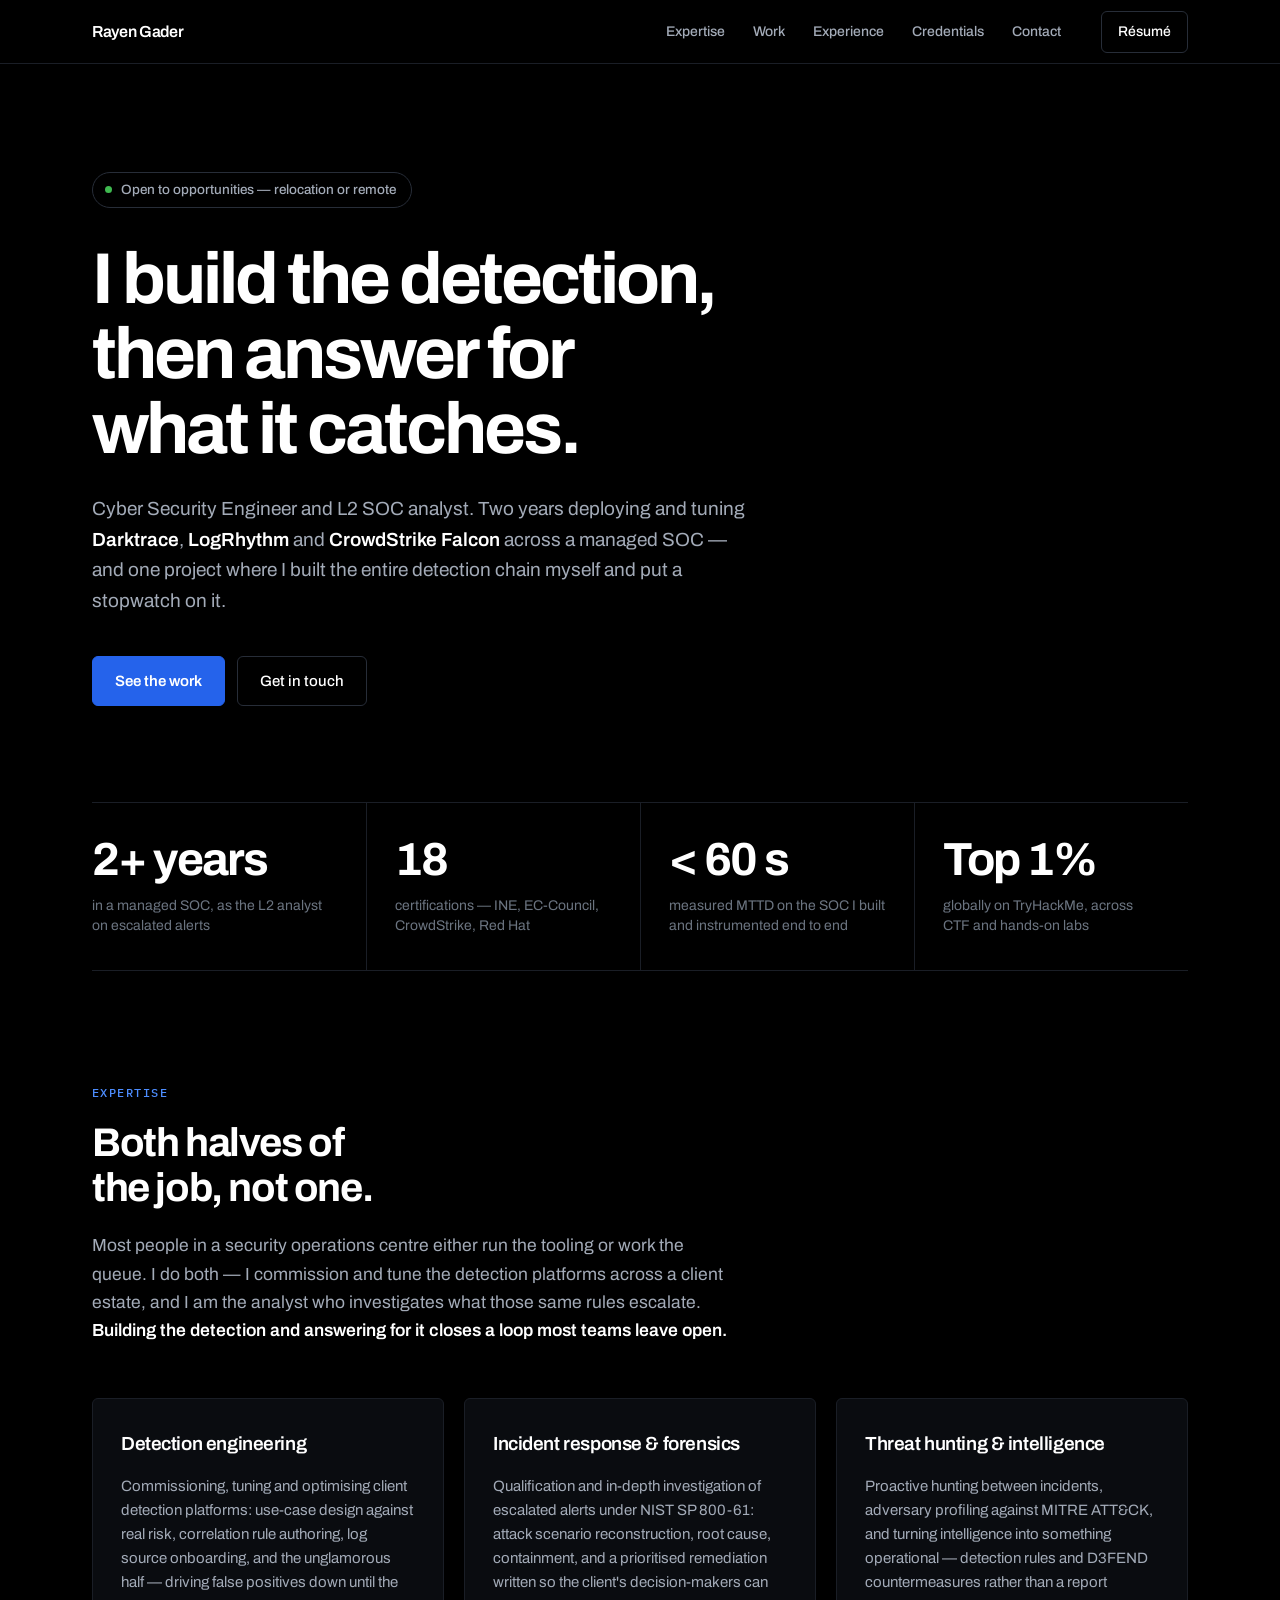
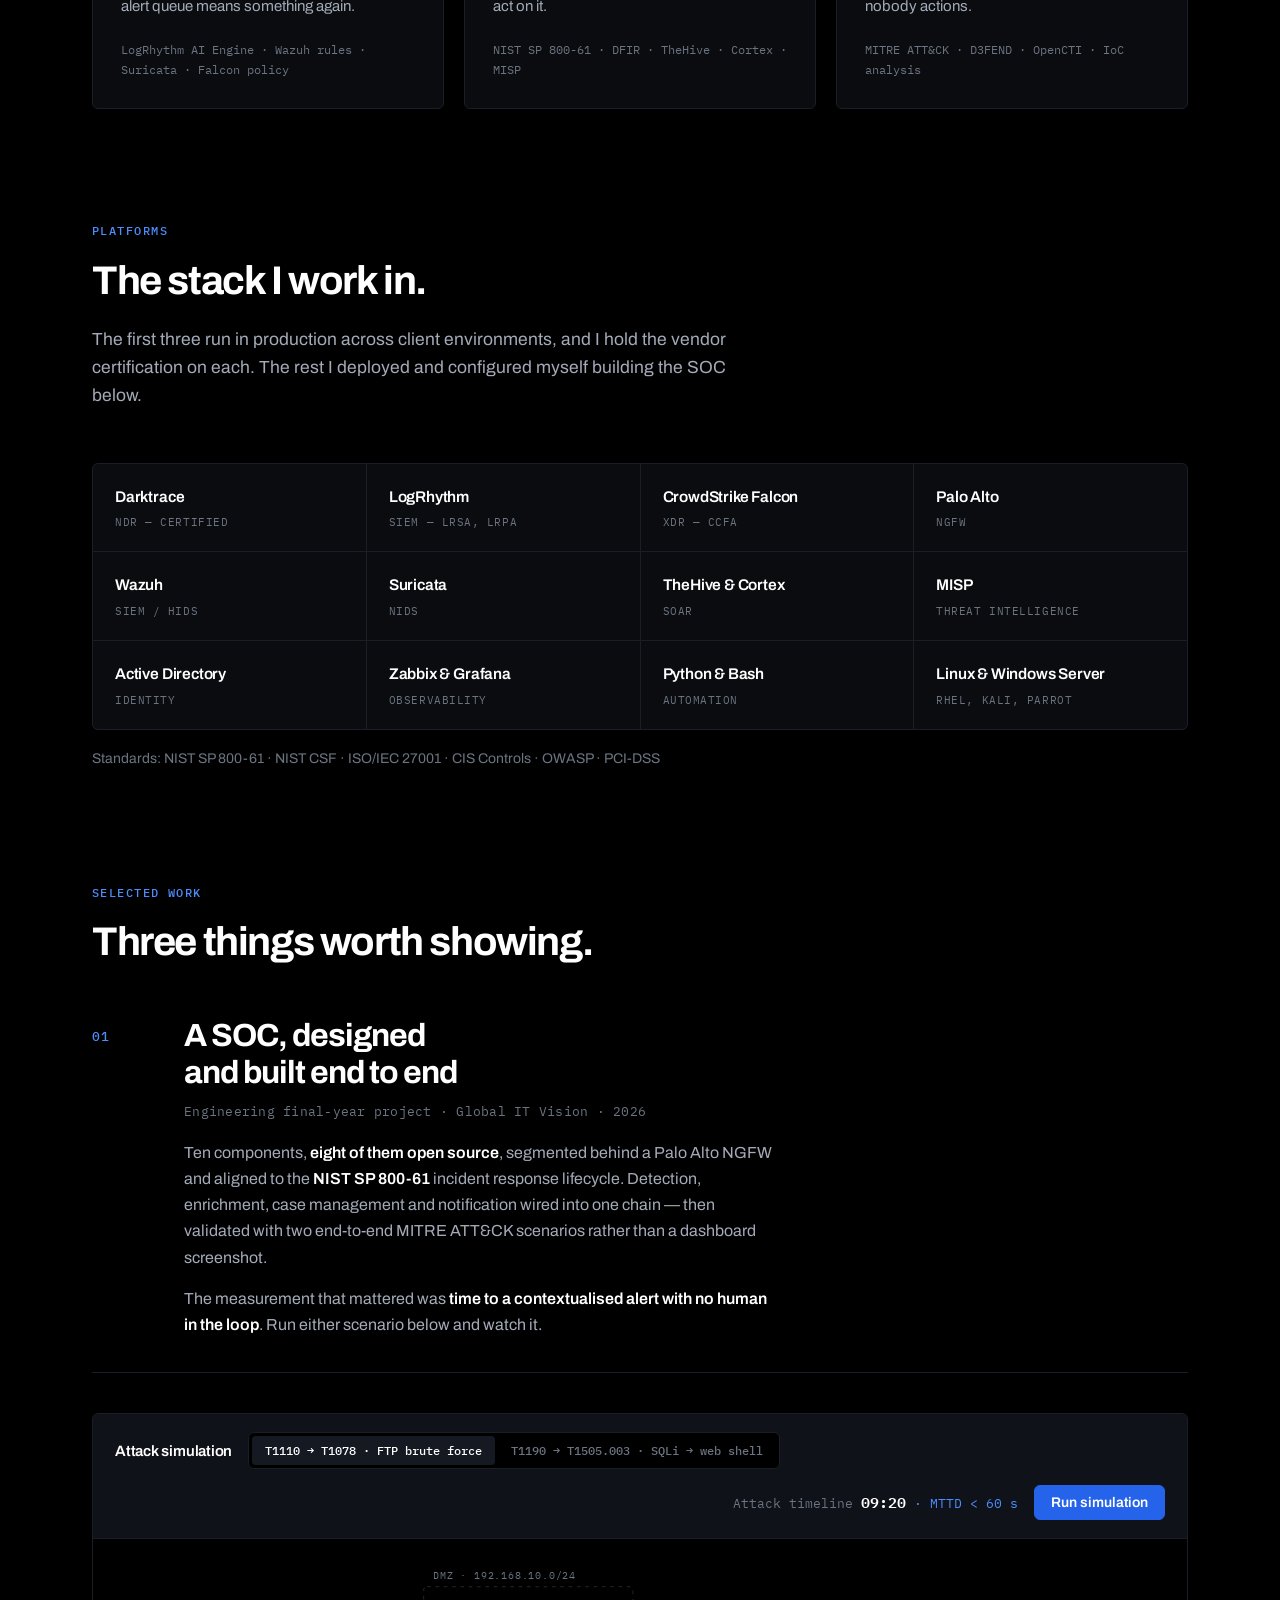
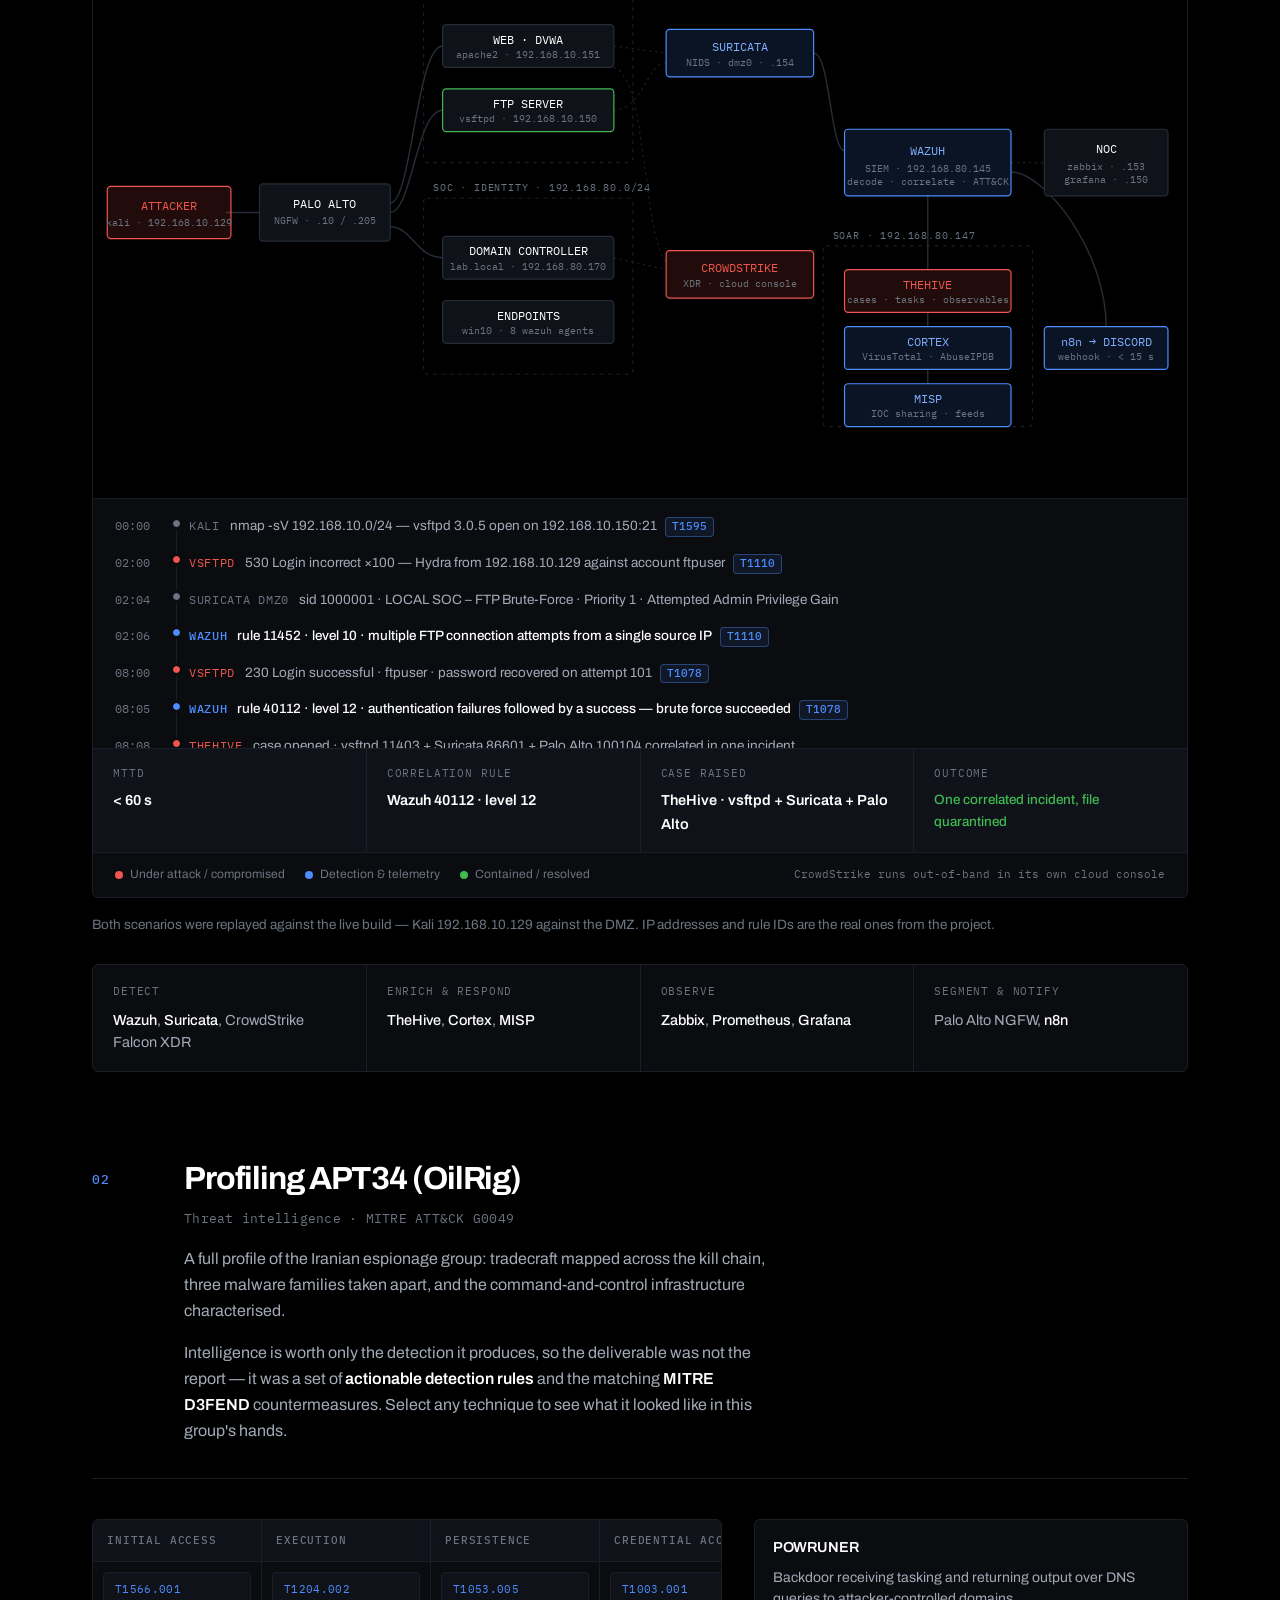
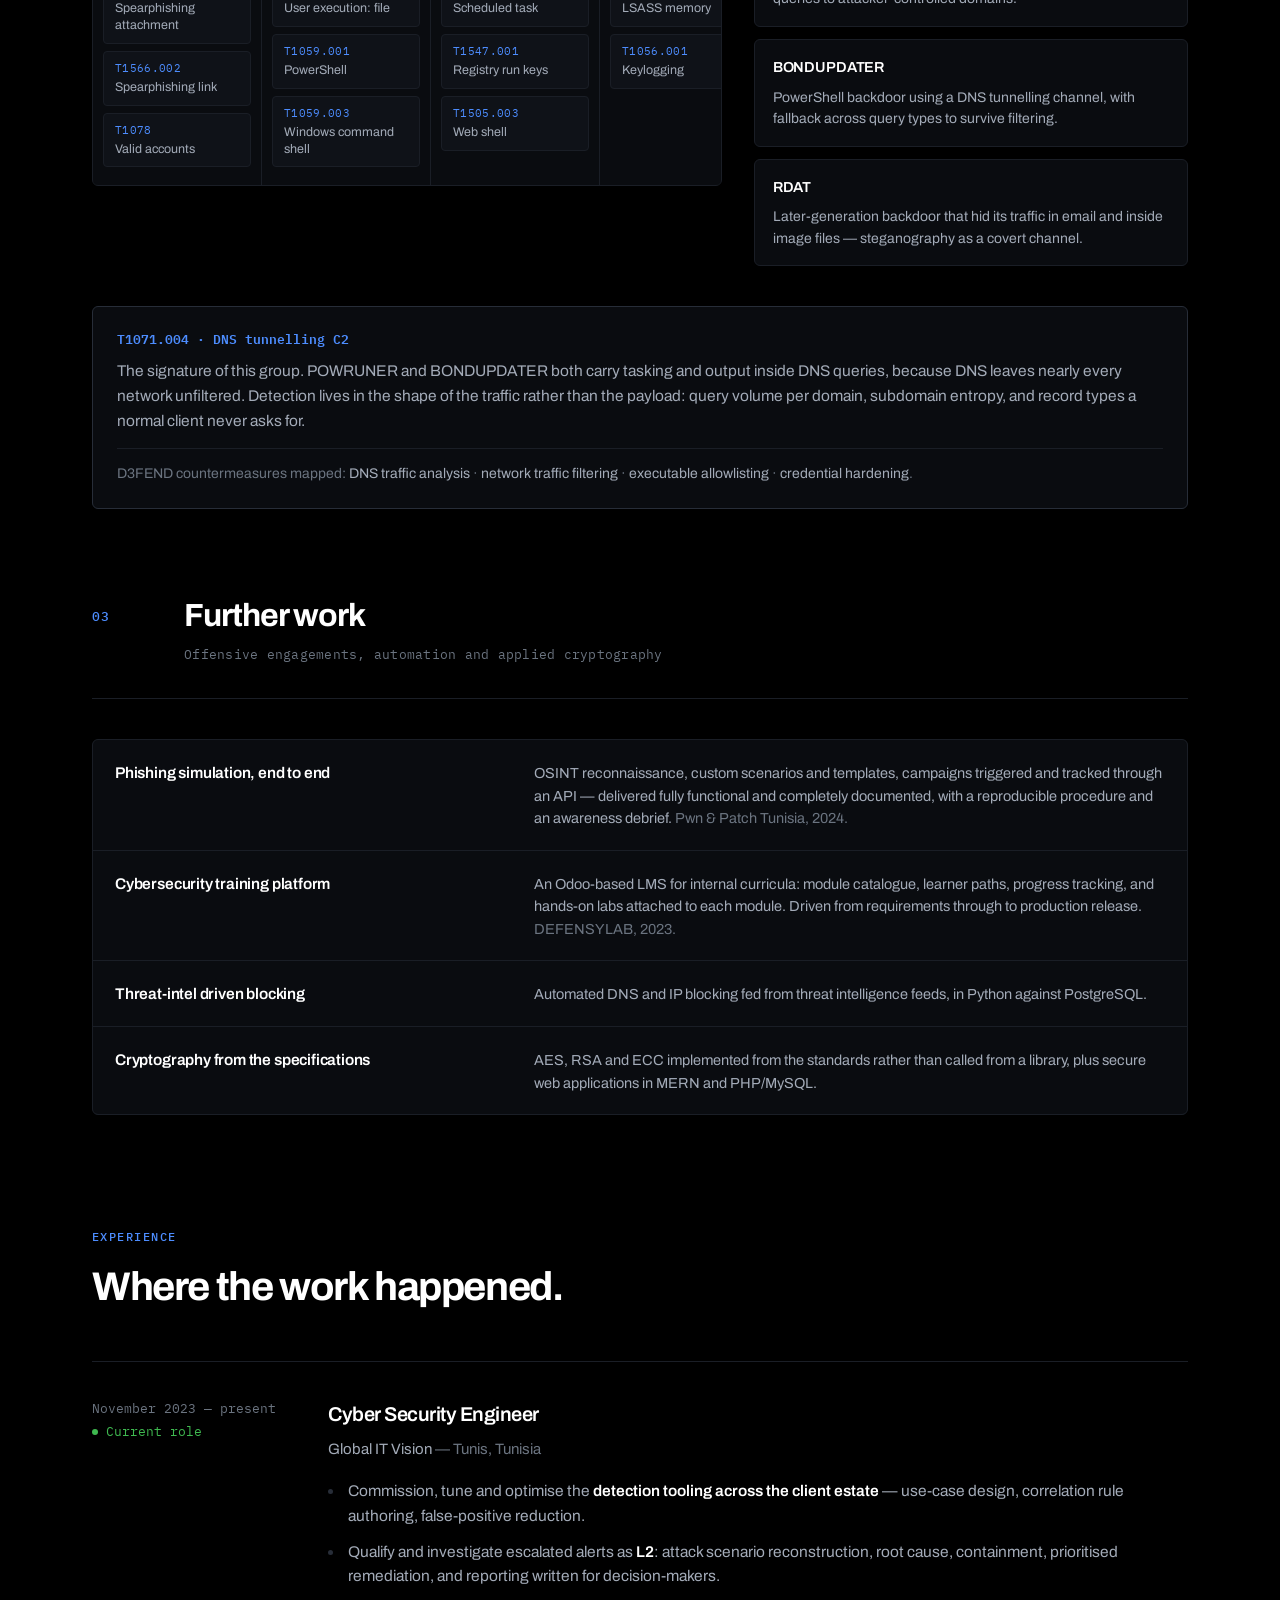
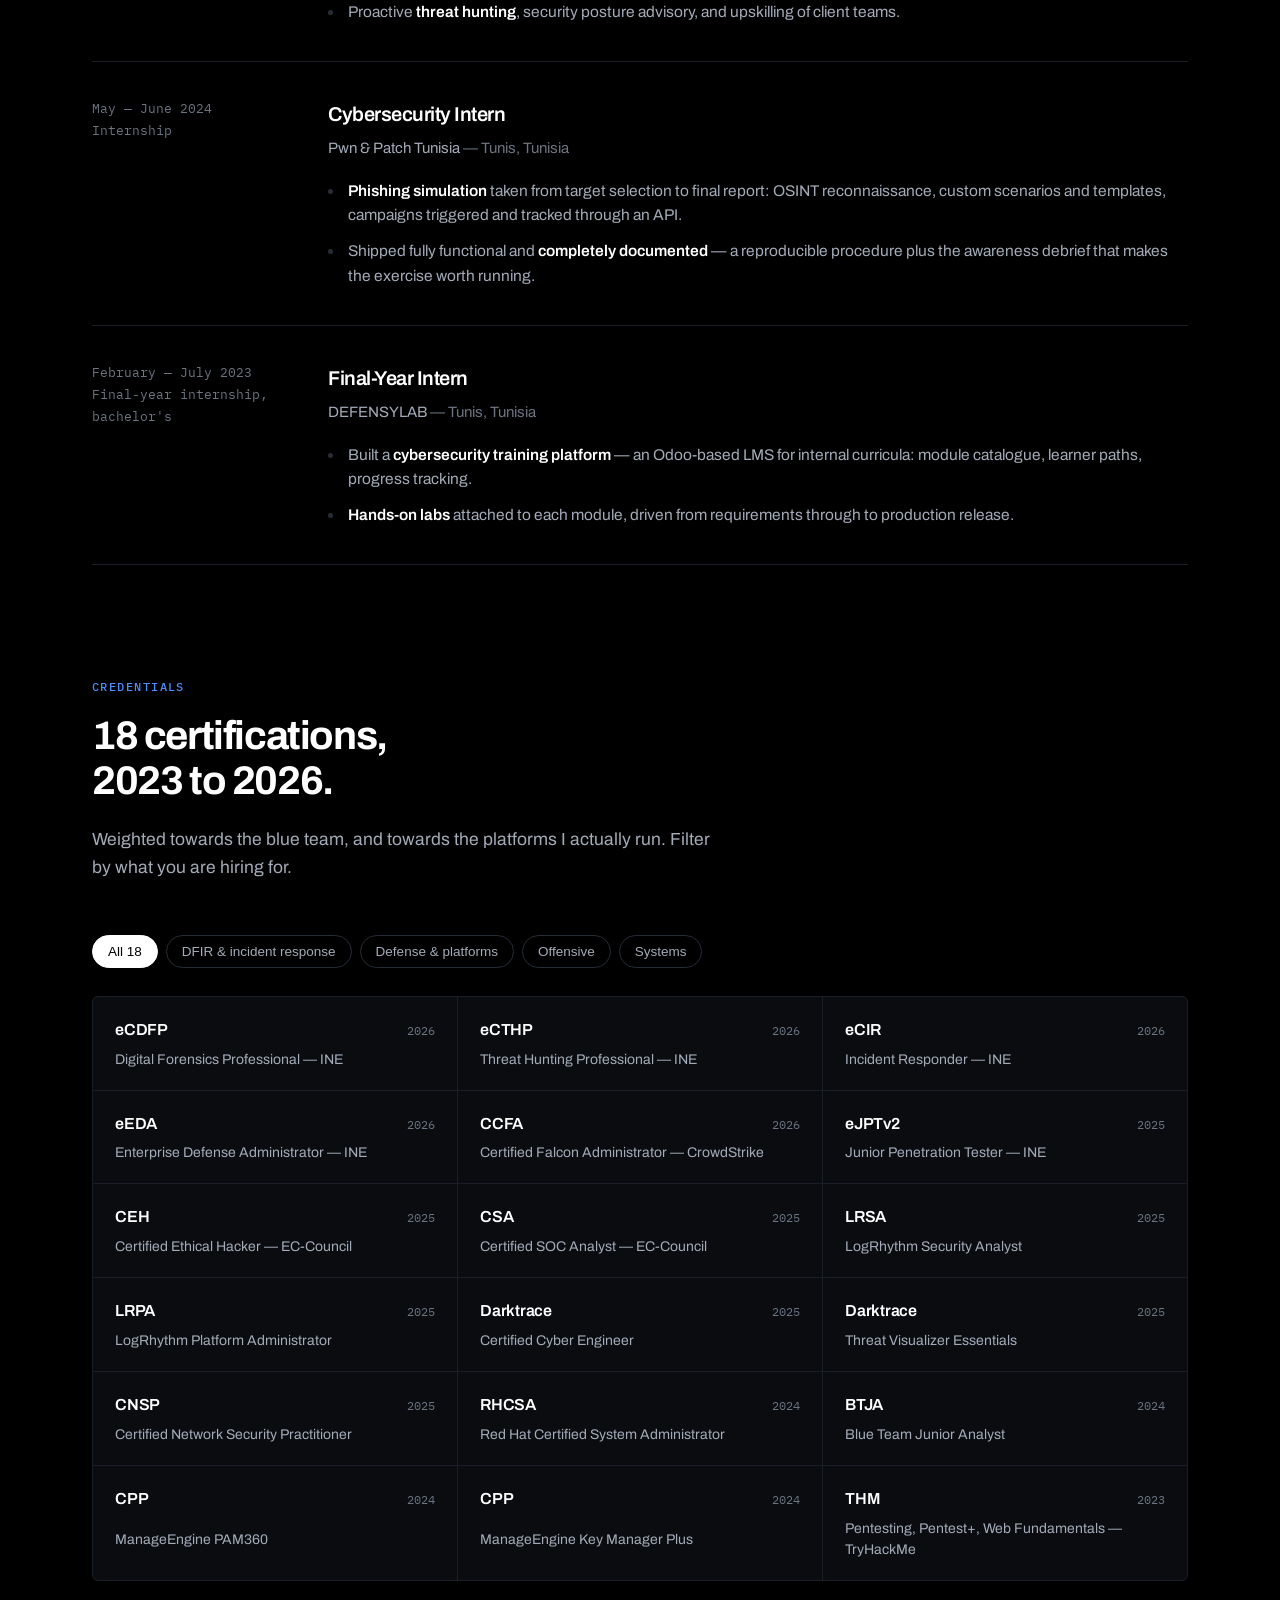
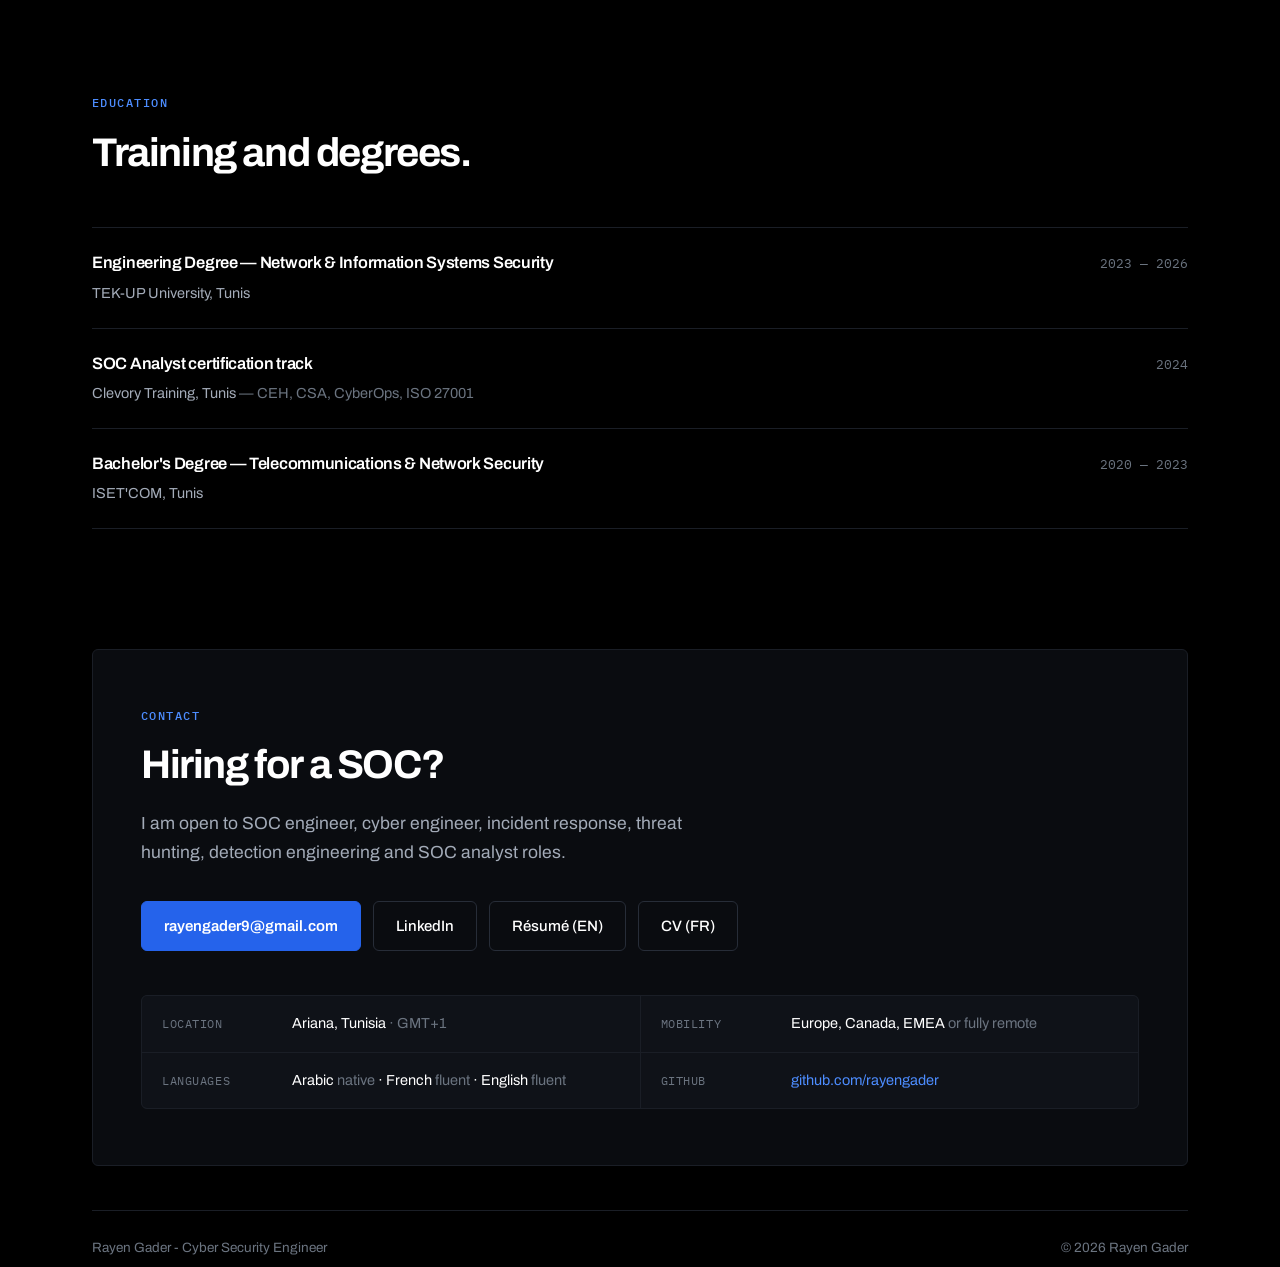
==== index.html @ 4216c7df "Update contact section and footer - Remove notice period and phone number rows - Broaden roles line " ====
<!DOCTYPE html>
<html lang="en">
<head>
<meta charset="utf-8">
<meta name="viewport" content="width=device-width, initial-scale=1, viewport-fit=cover">
<title>Rayen Gader — Cyber Security Engineer</title>
<meta name="description" content="Cyber Security Engineer and L2 SOC analyst. I deploy and tune Darktrace, LogRhythm and CrowdStrike across a managed SOC, and I built a ten-component detection and response chain measured at under a minute to alert.">
<meta name="author" content="Rayen Gader">
<meta name="theme-color" content="#000000">
<link rel="canonical" href="https://rayengader.github.io/">

<meta property="og:type" content="profile">
<meta property="og:title" content="Rayen Gader — Cyber Security Engineer">
<meta property="og:description" content="L2 SOC analyst and detection engineer. Darktrace, LogRhythm, CrowdStrike. A ten-component SOC built end to end, measured MTTD under one minute. 18 certifications.">
<meta property="og:url" content="https://rayengader.github.io/">
<meta name="twitter:card" content="summary">

<link rel="preconnect" href="https://fonts.googleapis.com">
<link rel="preconnect" href="https://fonts.gstatic.com" crossorigin>
<link rel="stylesheet" href="https://fonts.googleapis.com/css2?family=Archivo:wght@400;500;600;700&family=IBM+Plex+Mono:wght@400;500;600&display=swap">
<link rel="stylesheet" href="assets/css/style.css">
<link rel="icon" href="data:image/svg+xml,%3Csvg xmlns='http://www.w3.org/2000/svg' viewBox='0 0 32 32'%3E%3Crect width='32' height='32' rx='6' fill='%23000000'/%3E%3Cpath d='M16 5l9 3.4v7.2c0 5.5-3.7 9.6-9 11.4-5.3-1.8-9-5.9-9-11.4V8.4z' fill='none' stroke='%234D8DFF' stroke-width='2'/%3E%3C/svg%3E">
</head>
<body>

<header class="nav">
  <div class="wrap">
    <a class="wordmark" href="#top">Rayen Gader</a>
    <nav class="navlinks" aria-label="Sections">
      <a href="#expertise">Expertise</a>
      <a href="#work">Work</a>
      <a href="#experience">Experience</a>
      <a href="#credentials">Credentials</a>
      <a href="#contact">Contact</a>
    </nav>
    <a class="btn btn-sm" href="assets/cv/CV_Rayen_Gader_EN.pdf" target="_blank" rel="noopener">Résumé</a>
  </div>
</header>

<main id="top">

  <!-- ============================ HERO ============================ -->
  <section class="hero">
    <div class="wrap">
      <span class="availability"><span class="led" aria-hidden="true"></span>Open to opportunities — relocation or remote</span>
      <h1>I build the detection, then answer for what it catches.</h1>
      <p class="hero-sub">
        Cyber Security Engineer and L2 SOC analyst. Two years deploying and tuning
        <strong>Darktrace</strong>, <strong>LogRhythm</strong> and <strong>CrowdStrike Falcon</strong>
        across a managed SOC — and one project where I built the entire detection chain myself
        and put a stopwatch on it.
      </p>
      <div class="hero-actions">
        <a class="btn btn-primary" href="#work">See the work</a>
        <a class="btn" href="#contact">Get in touch</a>
      </div>
    </div>
  </section>

  <!-- ============================ METRICS ============================ -->
  <div class="wrap">
    <div class="metrics">
      <div class="metric">
        <div class="v">2+ years</div>
        <div class="l">in a managed SOC, as the L2 analyst on escalated alerts</div>
      </div>
      <div class="metric">
        <div class="v">18</div>
        <div class="l">certifications — INE, EC-Council, CrowdStrike, Red Hat</div>
      </div>
      <div class="metric">
        <div class="v">&lt; 60 s</div>
        <div class="l">measured MTTD on the SOC I built and instrumented end to end</div>
      </div>
      <div class="metric">
        <div class="v">Top 1%</div>
        <div class="l">globally on TryHackMe, across CTF and hands-on labs</div>
      </div>
    </div>
  </div>

  <!-- ============================ EXPERTISE ============================ -->
  <section class="section" id="expertise">
    <div class="wrap">
      <div class="section-head">
        <p class="eyebrow">Expertise</p>
        <h2>Both halves of the job, not one.</h2>
        <p class="section-lead">
          Most people in a security operations centre either run the tooling or work the queue.
          I do both — I commission and tune the detection platforms across a client estate, and
          I am the analyst who investigates what those same rules escalate.
          <strong>Building the detection and answering for it closes a loop most teams leave open.</strong>
        </p>
      </div>

      <div class="capabilities">
        <article class="cap">
          <h3>Detection engineering</h3>
          <p>
            Commissioning, tuning and optimising client detection platforms: use-case design against
            real risk, correlation rule authoring, log source onboarding, and the unglamorous half —
            driving false positives down until the alert queue means something again.
          </p>
          <div class="cap-meta">LogRhythm AI Engine · Wazuh rules · Suricata · Falcon policy</div>
        </article>

        <article class="cap">
          <h3>Incident response &amp; forensics</h3>
          <p>
            Qualification and in-depth investigation of escalated alerts under NIST SP 800-61:
            attack scenario reconstruction, root cause, containment, and a prioritised remediation
            written so the client's decision-makers can act on it.
          </p>
          <div class="cap-meta">NIST SP 800-61 · DFIR · TheHive · Cortex · MISP</div>
        </article>

        <article class="cap">
          <h3>Threat hunting &amp; intelligence</h3>
          <p>
            Proactive hunting between incidents, adversary profiling against MITRE ATT&amp;CK, and
            turning intelligence into something operational — detection rules and D3FEND
            countermeasures rather than a report nobody actions.
          </p>
          <div class="cap-meta">MITRE ATT&amp;CK · D3FEND · OpenCTI · IoC analysis</div>
        </article>
      </div>
    </div>
  </section>

  <!-- ============================ STACK ============================ -->
  <section class="section">
    <div class="wrap">
      <div class="section-head">
        <p class="eyebrow">Platforms</p>
        <h2>The stack I work in.</h2>
        <p class="section-lead">
          The first three run in production across client environments, and I hold the vendor
          certification on each. The rest I deployed and configured myself building the SOC below.
        </p>
      </div>

      <div class="stack">
        <div class="stack-item"><div class="sn">Darktrace</div><div class="sc">NDR — certified</div></div>
        <div class="stack-item"><div class="sn">LogRhythm</div><div class="sc">SIEM — LRSA, LRPA</div></div>
        <div class="stack-item"><div class="sn">CrowdStrike Falcon</div><div class="sc">XDR — CCFA</div></div>
        <div class="stack-item"><div class="sn">Palo Alto</div><div class="sc">NGFW</div></div>
        <div class="stack-item"><div class="sn">Wazuh</div><div class="sc">SIEM / HIDS</div></div>
        <div class="stack-item"><div class="sn">Suricata</div><div class="sc">NIDS</div></div>
        <div class="stack-item"><div class="sn">TheHive &amp; Cortex</div><div class="sc">SOAR</div></div>
        <div class="stack-item"><div class="sn">MISP</div><div class="sc">Threat intelligence</div></div>
        <div class="stack-item"><div class="sn">Active Directory</div><div class="sc">Identity</div></div>
        <div class="stack-item"><div class="sn">Zabbix &amp; Grafana</div><div class="sc">Observability</div></div>
        <div class="stack-item"><div class="sn">Python &amp; Bash</div><div class="sc">Automation</div></div>
        <div class="stack-item"><div class="sn">Linux &amp; Windows Server</div><div class="sc">RHEL, Kali, Parrot</div></div>
      </div>
      <p class="stack-note">Standards: NIST SP 800-61 · NIST CSF · ISO/IEC 27001 · CIS Controls · OWASP · PCI-DSS</p>
    </div>
  </section>

  <!-- ============================ WORK ============================ -->
  <section class="section" id="work">
    <div class="wrap">
      <div class="section-head">
        <p class="eyebrow">Selected work</p>
        <h2>Three things worth showing.</h2>
      </div>

      <!-- ---------- 01 ---------- -->
      <article class="work-item">
        <div class="work-head">
          <div class="work-num">01</div>
          <div>
            <h3>A SOC, designed and built end to end</h3>
            <p class="work-kicker">Engineering final-year project · Global IT Vision · 2026</p>
            <div class="work-body">
              <p>
                Ten components, <strong>eight of them open source</strong>, segmented behind a Palo Alto
                NGFW and aligned to the <strong>NIST SP 800-61</strong> incident response lifecycle.
                Detection, enrichment, case management and notification wired into one chain — then
                validated with two end-to-end MITRE ATT&amp;CK scenarios rather than a dashboard screenshot.
              </p>
              <p>
                The measurement that mattered was <strong>time to a contextualised alert with no human
                in the loop</strong>. Run either scenario below and watch it.
              </p>
            </div>
          </div>
        </div>

        <div class="sim">
          <div class="sim-head">
            <span class="sim-title">Attack simulation</span>
            <div class="segmented" role="group" aria-label="Scenario">
              <button type="button" data-scenario="ftp" aria-pressed="true">T1110 → T1078 · FTP brute force</button>
              <button type="button" data-scenario="web" aria-pressed="false">T1190 → T1505.003 · SQLi → web shell</button>
            </div>
            <div class="sim-run">
              <span class="elapsed" id="clock">Attack timeline <b>09:20</b></span>
              <button type="button" class="btn btn-primary btn-sm" id="replay">Run simulation</button>
            </div>
          </div>

          <div class="sim-canvas">
            <svg class="topo" viewBox="0 0 920 470" role="img" aria-labelledby="topo-title topo-desc">
              <title id="topo-title">Architecture of the ten-component SOC</title>
              <desc id="topo-desc">Kali (192.168.10.129) attacks two servers in the DMZ through a Palo Alto next-generation firewall. Suricata taps the DMZ and the host agents feed a Wazuh SIEM, which correlates the events, opens cases in TheHive, enriches them through Cortex against VirusTotal and AbuseIPDB, publishes indicators to MISP, and notifies Discord through n8n. CrowdStrike Falcon runs out-of-band in its own cloud console. Zabbix, Prometheus and Grafana watch platform health.</desc>

              <rect class="zone-box" x="278" y="40" width="176" height="148" rx="3"></rect>
              <text class="zone-label" x="286" y="34">DMZ · 192.168.10.0/24</text>
              <rect class="zone-box" x="278" y="218" width="176" height="148" rx="3"></rect>
              <text class="zone-label" x="286" y="212">SOC · IDENTITY · 192.168.80.0/24</text>
              <rect class="zone-box" x="614" y="258" width="176" height="152" rx="3"></rect>
              <text class="zone-label" x="622" y="252">SOAR · 192.168.80.147</text>

              <path id="pA"  class="edge"     d="M112,230 L140,230"></path>
              <path id="pB1" class="edge"     d="M250,222 C268,222 272,90 294,90"></path>
              <path id="pB2" class="edge"     d="M250,230 C268,230 272,144 294,144"></path>
              <path id="pB3" class="edge"     d="M250,242 C268,242 272,268 294,268"></path>
              <path id="pC1" class="edge-dim" d="M438,90 L482,96"></path>
              <path id="pC2" class="edge-dim" d="M438,144 C462,144 466,104 482,104"></path>
              <path id="pC3" class="edge-dim" d="M438,108 C466,116 462,248 482,272"></path>
              <path id="pC4" class="edge-dim" d="M438,268 L482,278"></path>
              <path id="pD1" class="edge"     d="M606,96 C620,96 620,178 632,178"></path>
              <path id="pE"  class="edge"     d="M702,216 L702,278"></path>
              <path id="pF"  class="edge"     d="M702,314 L702,326"></path>
              <path id="pG"  class="edge"     d="M702,362 L702,374"></path>
              <path id="pH"  class="edge"     d="M772,196 C800,196 852,262 852,326"></path>
              <path             class="edge-dim" d="M772,188 L800,188"></path>

              <g class="node" id="n-atk">
                <rect class="n-box" x="12" y="208" width="104" height="44" rx="3"></rect>
                <text class="n-label" x="64" y="228" text-anchor="middle">ATTACKER</text>
                <text class="n-sub"   x="64" y="241" text-anchor="middle">kali · 192.168.10.129</text>
              </g>
              <g class="node" id="n-ngfw">
                <rect class="n-box" x="140" y="206" width="110" height="48" rx="3"></rect>
                <text class="n-label" x="195" y="226" text-anchor="middle">PALO ALTO</text>
                <text class="n-sub"   x="195" y="240" text-anchor="middle">NGFW · .10 / .205</text>
              </g>
              <g class="node" id="n-web">
                <rect class="n-box" x="294" y="72" width="144" height="36" rx="3"></rect>
                <text class="n-label" x="366" y="88"  text-anchor="middle">WEB · DVWA</text>
                <text class="n-sub"   x="366" y="100" text-anchor="middle">apache2 · 192.168.10.151</text>
              </g>
              <g class="node" id="n-ftp">
                <rect class="n-box" x="294" y="126" width="144" height="36" rx="3"></rect>
                <text class="n-label" x="366" y="142" text-anchor="middle">FTP SERVER</text>
                <text class="n-sub"   x="366" y="154" text-anchor="middle">vsftpd · 192.168.10.150</text>
              </g>
              <g class="node" id="n-ad">
                <rect class="n-box" x="294" y="250" width="144" height="36" rx="3"></rect>
                <text class="n-label" x="366" y="266" text-anchor="middle">DOMAIN CONTROLLER</text>
                <text class="n-sub"   x="366" y="278" text-anchor="middle">lab.local · 192.168.80.170</text>
              </g>
              <g class="node" id="n-ws">
                <rect class="n-box" x="294" y="304" width="144" height="36" rx="3"></rect>
                <text class="n-label" x="366" y="320" text-anchor="middle">ENDPOINTS</text>
                <text class="n-sub"   x="366" y="332" text-anchor="middle">win10 · 8 wazuh agents</text>
              </g>
              <g class="node" id="n-suri">
                <rect class="n-box" x="482" y="76" width="124" height="40" rx="3"></rect>
                <text class="n-label" x="544" y="94"  text-anchor="middle">SURICATA</text>
                <text class="n-sub"   x="544" y="107" text-anchor="middle">NIDS · dmz0 · .154</text>
              </g>
              <g class="node" id="n-cs">
                <rect class="n-box" x="482" y="262" width="124" height="40" rx="3"></rect>
                <text class="n-label" x="544" y="280" text-anchor="middle">CROWDSTRIKE</text>
                <text class="n-sub"   x="544" y="293" text-anchor="middle">XDR · cloud console</text>
              </g>
              <g class="node" id="n-wazuh">
                <rect class="n-box" x="632" y="160" width="140" height="56" rx="3"></rect>
                <text class="n-label" x="702" y="182" text-anchor="middle">WAZUH</text>
                <text class="n-sub"   x="702" y="196" text-anchor="middle">SIEM · 192.168.80.145</text>
                <text class="n-sub"   x="702" y="207" text-anchor="middle">decode · correlate · ATT&amp;CK</text>
              </g>
              <g class="node" id="n-hive">
                <rect class="n-box" x="632" y="278" width="140" height="36" rx="3"></rect>
                <text class="n-label" x="702" y="294" text-anchor="middle">THEHIVE</text>
                <text class="n-sub"   x="702" y="306" text-anchor="middle">cases · tasks · observables</text>
              </g>
              <g class="node" id="n-cortex">
                <rect class="n-box" x="632" y="326" width="140" height="36" rx="3"></rect>
                <text class="n-label" x="702" y="342" text-anchor="middle">CORTEX</text>
                <text class="n-sub"   x="702" y="354" text-anchor="middle">VirusTotal · AbuseIPDB</text>
              </g>
              <g class="node" id="n-misp">
                <rect class="n-box" x="632" y="374" width="140" height="36" rx="3"></rect>
                <text class="n-label" x="702" y="390" text-anchor="middle">MISP</text>
                <text class="n-sub"   x="702" y="402" text-anchor="middle">IOC sharing · feeds</text>
              </g>
              <g class="node" id="n-n8n">
                <rect class="n-box" x="800" y="326" width="104" height="36" rx="3"></rect>
                <text class="n-label" x="852" y="342" text-anchor="middle">n8n → DISCORD</text>
                <text class="n-sub"   x="852" y="354" text-anchor="middle">webhook · &lt; 15 s</text>
              </g>
              <g class="node" id="n-noc">
                <rect class="n-box" x="800" y="160" width="104" height="56" rx="3"></rect>
                <text class="n-label" x="852" y="180" text-anchor="middle">NOC</text>
                <text class="n-sub"   x="852" y="194" text-anchor="middle">zabbix · .153</text>
                <text class="n-sub"   x="852" y="205" text-anchor="middle">grafana · .150</text>
              </g>

              <circle id="packet" class="packet" r="4" cx="-20" cy="-20" opacity="0"></circle>
            </svg>
          </div>

          <div class="sim-feed">
            <ol class="events" id="log" aria-live="polite" aria-label="Detection timeline"></ol>
          </div>

          <div class="results">
            <div class="res"><span class="rk">MTTD</span><span class="rv" id="v-mttd">&lt; 60 s</span></div>
            <div class="res"><span class="rk">Correlation rule</span><span class="rv" id="v-rule">Wazuh 40112 · level 12</span></div>
            <div class="res"><span class="rk">Case raised</span><span class="rv" id="v-case">TheHive · vsftpd + Suricata + Palo Alto</span></div>
            <div class="res"><span class="rk">Outcome</span><span class="rv good" id="v-out">One correlated incident, file quarantined</span></div>
          </div>

          <div class="sim-legend" aria-hidden="true">
            <span class="lg"><span class="dot d-crit"></span>Under attack / compromised</span>
            <span class="lg"><span class="dot d-hot"></span>Detection &amp; telemetry</span>
            <span class="lg"><span class="dot d-done"></span>Contained / resolved</span>
            <span class="lg lg-note">CrowdStrike runs out-of-band in its own cloud console</span>
          </div>
        </div>
        <p class="sim-note">Both scenarios were replayed against the live build — Kali 192.168.10.129 against the DMZ. IP addresses and rule IDs are the real ones from the project.</p>

        <div class="components">
          <div class="comp">
            <div class="ck">Detect</div>
            <div class="cv"><span class="os">Wazuh</span>, <span class="os">Suricata</span>, CrowdStrike Falcon XDR</div>
          </div>
          <div class="comp">
            <div class="ck">Enrich &amp; respond</div>
            <div class="cv"><span class="os">TheHive</span>, <span class="os">Cortex</span>, <span class="os">MISP</span></div>
          </div>
          <div class="comp">
            <div class="ck">Observe</div>
            <div class="cv"><span class="os">Zabbix</span>, <span class="os">Prometheus</span>, <span class="os">Grafana</span></div>
          </div>
          <div class="comp">
            <div class="ck">Segment &amp; notify</div>
            <div class="cv">Palo Alto NGFW, <span class="os">n8n</span></div>
          </div>
        </div>
      </article>

      <!-- ---------- 02 ---------- -->
      <article class="work-item" id="apt34">
        <div class="work-head">
          <div class="work-num">02</div>
          <div>
            <h3>Profiling APT34 (OilRig)</h3>
            <p class="work-kicker">Threat intelligence · MITRE ATT&amp;CK G0049</p>
            <div class="work-body">
              <p>
                A full profile of the Iranian espionage group: tradecraft mapped across the kill chain,
                three malware families taken apart, and the command-and-control infrastructure
                characterised.
              </p>
              <p>
                Intelligence is worth only the detection it produces, so the deliverable was not the
                report — it was a set of <strong>actionable detection rules</strong> and the matching
                <strong>MITRE D3FEND</strong> countermeasures. Select any technique to see what it
                looked like in this group's hands.
              </p>
            </div>
          </div>
        </div>

        <div class="apt-grid">
          <div class="matrix-scroll">
            <div class="matrix">
              <div class="tactic">
                <h4>Initial access</h4>
                <button type="button" class="tq" aria-expanded="false" data-d="Weaponised Office documents sent to targeted staff — the group's most consistent entry point, and the reason attachment detonation and macro policy carry so much weight against them."><span class="tid">T1566.001</span><span class="tnm">Spearphishing attachment</span></button>
                <button type="button" class="tq" aria-expanded="false" data-d="Credential-harvesting links, often on infrastructure impersonating a service the target already uses."><span class="tid">T1566.002</span><span class="tnm">Spearphishing link</span></button>
                <button type="button" class="tq" aria-expanded="false" data-d="Harvested credentials reused to log in as a legitimate user — no malware on the wire, which is why identity telemetry matters as much as endpoint telemetry."><span class="tid">T1078</span><span class="tnm">Valid accounts</span></button>
              </div>
              <div class="tactic">
                <h4>Execution</h4>
                <button type="button" class="tq" aria-expanded="false" data-d="Execution depends on the recipient opening the document and enabling content — the hinge the whole intrusion turns on."><span class="tid">T1204.002</span><span class="tnm">User execution: file</span></button>
                <button type="button" class="tq" aria-expanded="false" data-d="PowerShell is the group's working language: BONDUPDATER is written in it, which makes script block logging one of the highest-yield log sources against them."><span class="tid">T1059.001</span><span class="tnm">PowerShell</span></button>
                <button type="button" class="tq" aria-expanded="false" data-d="Native command shell used for discovery and to run tasking delivered by the backdoor."><span class="tid">T1059.003</span><span class="tnm">Windows command shell</span></button>
              </div>
              <div class="tactic">
                <h4>Persistence</h4>
                <button type="button" class="tq" aria-expanded="false" data-d="Scheduled tasks re-launch the backdoor on a timer — durable, ordinary-looking, and visible in Windows event 4698 if you are collecting it."><span class="tid">T1053.005</span><span class="tnm">Scheduled task</span></button>
                <button type="button" class="tq" aria-expanded="false" data-d="Run keys for persistence across reboot: cheap for the attacker, and cheap to detect once registry auditing is on."><span class="tid">T1547.001</span><span class="tnm">Registry run keys</span></button>
                <button type="button" class="tq" aria-expanded="false" data-d="Web shells dropped on internet-facing servers keep access alive even after the endpoint side is cleaned — the same technique the SQL injection scenario above ends in."><span class="tid">T1505.003</span><span class="tnm">Web shell</span></button>
              </div>
              <div class="tactic">
                <h4>Credential access</h4>
                <button type="button" class="tq" aria-expanded="false" data-d="Credential dumping from LSASS to collect the material that turns one host into many."><span class="tid">T1003.001</span><span class="tnm">LSASS memory</span></button>
                <button type="button" class="tq" aria-expanded="false" data-d="Keylogging to capture what dumping cannot reach — credentials typed into applications rather than cached."><span class="tid">T1056.001</span><span class="tnm">Keylogging</span></button>
              </div>
              <div class="tactic">
                <h4>Discovery</h4>
                <button type="button" class="tq" aria-expanded="false" data-d="Account enumeration to find the identities worth taking next."><span class="tid">T1087</span><span class="tnm">Account discovery</span></button>
                <button type="button" class="tq" aria-expanded="false" data-d="Mapping reachable hosts before moving — a burst of this from one workstation is a strong hunting signal."><span class="tid">T1018</span><span class="tnm">Remote system discovery</span></button>
                <button type="button" class="tq" aria-expanded="false" data-d="Enumerating live connections to understand the segment and what the host can reach."><span class="tid">T1049</span><span class="tnm">Network connections</span></button>
              </div>
              <div class="tactic">
                <h4>Lateral movement</h4>
                <button type="button" class="tq" aria-expanded="false" data-d="RDP with stolen credentials — legitimate protocol, legitimate account, which is why this surfaces as an identity anomaly long before it surfaces as malware."><span class="tid">T1021.001</span><span class="tnm">Remote desktop</span></button>
                <button type="button" class="tq" aria-expanded="false" data-d="SMB and administrative shares used to move tooling between hosts."><span class="tid">T1021.002</span><span class="tnm">SMB / admin shares</span></button>
              </div>
              <div class="tactic">
                <h4>Command &amp; control</h4>
                <button type="button" class="tq sig" aria-expanded="true" data-d="The signature of this group. POWRUNER and BONDUPDATER both carry tasking and output inside DNS queries, because DNS leaves nearly every network unfiltered. Detection lives in the shape of the traffic rather than the payload: query volume per domain, subdomain entropy, and record types a normal client never asks for."><span class="tid">T1071.004</span><span class="tnm">DNS tunnelling C2</span></button>
                <button type="button" class="tq" aria-expanded="false" data-d="HTTP and HTTPS channels used where DNS is constrained."><span class="tid">T1071.001</span><span class="tnm">Web protocols</span></button>
                <button type="button" class="tq" aria-expanded="false" data-d="Follow-on tooling pulled down after the foothold is established."><span class="tid">T1105</span><span class="tnm">Ingress tool transfer</span></button>
              </div>
              <div class="tactic">
                <h4>Exfiltration</h4>
                <button type="button" class="tq" aria-expanded="false" data-d="Collected data leaves down the same channel the tasking arrived on, which is what makes the C2 channel the single highest-value thing to detect."><span class="tid">T1041</span><span class="tnm">Exfiltration over C2</span></button>
              </div>
            </div>
          </div>

          <div class="malware">
            <article class="mal">
              <h4>POWRUNER</h4>
              <p>Backdoor receiving tasking and returning output over DNS queries to attacker-controlled domains.</p>
            </article>
            <article class="mal">
              <h4>BONDUPDATER</h4>
              <p>PowerShell backdoor using a DNS tunnelling channel, with fallback across query types to survive filtering.</p>
            </article>
            <article class="mal">
              <h4>RDAT</h4>
              <p>Later-generation backdoor that hid its traffic in email and inside image files — steganography as a covert channel.</p>
            </article>
          </div>
        </div>

        <div class="tq-detail" id="tq-detail">
          <b>T1071.004 · DNS tunnelling C2</b>
          <span class="body">The signature of this group. POWRUNER and BONDUPDATER both carry tasking and output inside DNS queries, because DNS leaves nearly every network unfiltered. Detection lives in the shape of the traffic rather than the payload: query volume per domain, subdomain entropy, and record types a normal client never asks for.</span>
          <span class="d3">D3FEND countermeasures mapped: <em>DNS traffic analysis</em> · <em>network traffic filtering</em> · <em>executable allowlisting</em> · <em>credential hardening</em>.</span>
        </div>
      </article>

      <!-- ---------- 03 ---------- -->
      <article class="work-item">
        <div class="work-head">
          <div class="work-num">03</div>
          <div>
            <h3>Further work</h3>
            <p class="work-kicker">Offensive engagements, automation and applied cryptography</p>
          </div>
        </div>

        <div class="minor">
          <div class="minor-row">
            <div class="mt">Phishing simulation, end to end</div>
            <div class="md">OSINT reconnaissance, custom scenarios and templates, campaigns triggered and tracked through an API — delivered fully functional and completely documented, with a reproducible procedure and an awareness debrief. <span style="color:var(--ink-3)">Pwn &amp; Patch Tunisia, 2024.</span></div>
          </div>
          <div class="minor-row">
            <div class="mt">Cybersecurity training platform</div>
            <div class="md">An Odoo-based LMS for internal curricula: module catalogue, learner paths, progress tracking, and hands-on labs attached to each module. Driven from requirements through to production release. <span style="color:var(--ink-3)">DEFENSYLAB, 2023.</span></div>
          </div>
          <div class="minor-row">
            <div class="mt">Threat-intel driven blocking</div>
            <div class="md">Automated DNS and IP blocking fed from threat intelligence feeds, in Python against PostgreSQL.</div>
          </div>
          <div class="minor-row">
            <div class="mt">Cryptography from the specifications</div>
            <div class="md">AES, RSA and ECC implemented from the standards rather than called from a library, plus secure web applications in MERN and PHP/MySQL.</div>
          </div>
        </div>
      </article>
    </div>
  </section>

  <!-- ============================ EXPERIENCE ============================ -->
  <section class="section" id="experience">
    <div class="wrap">
      <div class="section-head">
        <p class="eyebrow">Experience</p>
        <h2>Where the work happened.</h2>
      </div>

      <div class="roles">
        <article class="role">
          <div class="period">
            November 2023 — present<br>
            <span class="now"><span class="led" aria-hidden="true"></span>Current role</span>
          </div>
          <div>
            <h3>Cyber Security Engineer</h3>
            <div class="org">Global IT Vision <span class="loc">— Tunis, Tunisia</span></div>
            <ul>
              <li>Commission, tune and optimise the <strong>detection tooling across the client estate</strong> — use-case design, correlation rule authoring, false-positive reduction.</li>
              <li>Qualify and investigate escalated alerts as <strong>L2</strong>: attack scenario reconstruction, root cause, containment, prioritised remediation, and reporting written for decision-makers.</li>
              <li>Proactive <strong>threat hunting</strong>, security posture advisory, and upskilling of client teams.</li>
            </ul>
          </div>
        </article>

        <article class="role">
          <div class="period">May — June 2024<br><span>Internship</span></div>
          <div>
            <h3>Cybersecurity Intern</h3>
            <div class="org">Pwn &amp; Patch Tunisia <span class="loc">— Tunis, Tunisia</span></div>
            <ul>
              <li><strong>Phishing simulation</strong> taken from target selection to final report: OSINT reconnaissance, custom scenarios and templates, campaigns triggered and tracked through an API.</li>
              <li>Shipped fully functional and <strong>completely documented</strong> — a reproducible procedure plus the awareness debrief that makes the exercise worth running.</li>
            </ul>
          </div>
        </article>

        <article class="role">
          <div class="period">February — July 2023<br><span>Final-year internship, bachelor's</span></div>
          <div>
            <h3>Final-Year Intern</h3>
            <div class="org">DEFENSYLAB <span class="loc">— Tunis, Tunisia</span></div>
            <ul>
              <li>Built a <strong>cybersecurity training platform</strong> — an Odoo-based LMS for internal curricula: module catalogue, learner paths, progress tracking.</li>
              <li><strong>Hands-on labs</strong> attached to each module, driven from requirements through to production release.</li>
            </ul>
          </div>
        </article>
      </div>
    </div>
  </section>

  <!-- ============================ CREDENTIALS ============================ -->
  <section class="section" id="credentials">
    <div class="wrap">
      <div class="section-head">
        <p class="eyebrow">Credentials</p>
        <h2><span id="cert-count">18</span> certifications, 2023 to 2026.</h2>
        <p class="section-lead">
          Weighted towards the blue team, and towards the platforms I actually run.
          Filter by what you are hiring for.
        </p>
      </div>

      <div class="filters" role="group" aria-label="Filter certifications by domain">
        <button type="button" class="filter" data-filter="all" aria-pressed="true">All 18</button>
        <button type="button" class="filter" data-filter="dfir" aria-pressed="false">DFIR &amp; incident response</button>
        <button type="button" class="filter" data-filter="defense" aria-pressed="false">Defense &amp; platforms</button>
        <button type="button" class="filter" data-filter="offense" aria-pressed="false">Offensive</button>
        <button type="button" class="filter" data-filter="systems" aria-pressed="false">Systems</button>
      </div>

      <div class="certs" id="cert-grid">
        <div class="cert" data-domain="dfir"><span class="ac">eCDFP</span><span class="yr">2026</span><span class="full">Digital Forensics Professional — INE</span></div>
        <div class="cert" data-domain="dfir"><span class="ac">eCTHP</span><span class="yr">2026</span><span class="full">Threat Hunting Professional — INE</span></div>
        <div class="cert" data-domain="dfir"><span class="ac">eCIR</span><span class="yr">2026</span><span class="full">Incident Responder — INE</span></div>
        <div class="cert" data-domain="defense"><span class="ac">eEDA</span><span class="yr">2026</span><span class="full">Enterprise Defense Administrator — INE</span></div>
        <div class="cert" data-domain="defense"><span class="ac">CCFA</span><span class="yr">2026</span><span class="full">Certified Falcon Administrator — CrowdStrike</span></div>
        <div class="cert" data-domain="offense"><span class="ac">eJPTv2</span><span class="yr">2025</span><span class="full">Junior Penetration Tester — INE</span></div>
        <div class="cert" data-domain="offense"><span class="ac">CEH</span><span class="yr">2025</span><span class="full">Certified Ethical Hacker — EC-Council</span></div>
        <div class="cert" data-domain="dfir"><span class="ac">CSA</span><span class="yr">2025</span><span class="full">Certified SOC Analyst — EC-Council</span></div>
        <div class="cert" data-domain="defense"><span class="ac">LRSA</span><span class="yr">2025</span><span class="full">LogRhythm Security Analyst</span></div>
        <div class="cert" data-domain="defense"><span class="ac">LRPA</span><span class="yr">2025</span><span class="full">LogRhythm Platform Administrator</span></div>
        <div class="cert" data-domain="defense"><span class="ac">Darktrace</span><span class="yr">2025</span><span class="full">Certified Cyber Engineer</span></div>
        <div class="cert" data-domain="defense"><span class="ac">Darktrace</span><span class="yr">2025</span><span class="full">Threat Visualizer Essentials</span></div>
        <div class="cert" data-domain="offense"><span class="ac">CNSP</span><span class="yr">2025</span><span class="full">Certified Network Security Practitioner</span></div>
        <div class="cert" data-domain="systems"><span class="ac">RHCSA</span><span class="yr">2024</span><span class="full">Red Hat Certified System Administrator</span></div>
        <div class="cert" data-domain="dfir"><span class="ac">BTJA</span><span class="yr">2024</span><span class="full">Blue Team Junior Analyst</span></div>
        <div class="cert" data-domain="defense"><span class="ac">CPP</span><span class="yr">2024</span><span class="full">ManageEngine PAM360</span></div>
        <div class="cert" data-domain="defense"><span class="ac">CPP</span><span class="yr">2024</span><span class="full">ManageEngine Key Manager Plus</span></div>
        <div class="cert" data-domain="offense"><span class="ac">THM</span><span class="yr">2023</span><span class="full">Pentesting, Pentest+, Web Fundamentals — TryHackMe</span></div>
      </div>
    </div>
  </section>

  <!-- ============================ EDUCATION ============================ -->
  <section class="section">
    <div class="wrap">
      <div class="section-head">
        <p class="eyebrow">Education</p>
        <h2>Training and degrees.</h2>
      </div>

      <div class="edu">
        <div class="deg">
          <div>
            <div class="d">Engineering Degree — Network &amp; Information Systems Security</div>
            <div class="i">TEK-UP University, Tunis</div>
          </div>
          <div class="y">2023 — 2026</div>
        </div>
        <div class="deg">
          <div>
            <div class="d">SOC Analyst certification track</div>
            <div class="i">Clevory Training, Tunis <span class="sub">— CEH, CSA, CyberOps, ISO 27001</span></div>
          </div>
          <div class="y">2024</div>
        </div>
        <div class="deg">
          <div>
            <div class="d">Bachelor's Degree — Telecommunications &amp; Network Security</div>
            <div class="i">ISET'COM, Tunis</div>
          </div>
          <div class="y">2020 — 2023</div>
        </div>
      </div>
    </div>
  </section>

  <!-- ============================ CONTACT ============================ -->
  <div class="wrap">
    <section class="contact" id="contact">
      <p class="eyebrow">Contact</p>
      <h2>Hiring for a SOC?</h2>
      <p class="section-lead">
        I am open to SOC engineer, cyber engineer, incident response, threat hunting,
        detection engineering and SOC analyst roles.
      </p>
      <div class="hero-actions">
        <a class="btn btn-primary" href="mailto:rayengader9@gmail.com">rayengader9@gmail.com</a>
        <a class="btn" href="https://www.linkedin.com/in/rayengader" target="_blank" rel="noopener">LinkedIn</a>
        <a class="btn" href="assets/cv/CV_Rayen_Gader_EN.pdf" target="_blank" rel="noopener">Résumé (EN)</a>
        <a class="btn" href="assets/cv/CV_Rayen_Gader_FR.pdf" target="_blank" rel="noopener">CV (FR)</a>
      </div>

      <dl class="details">
        <div class="detail"><dt>Location</dt><dd>Ariana, Tunisia <span class="sub">· GMT+1</span></dd></div>
        <div class="detail"><dt>Mobility</dt><dd>Europe, Canada, EMEA <span class="sub">or fully remote</span></dd></div>
        <div class="detail"><dt>Languages</dt><dd>Arabic <span class="sub">native</span> · French <span class="sub">fluent</span> · English <span class="sub">fluent</span></dd></div>
        <div class="detail"><dt>GitHub</dt><dd><a href="https://github.com/rayengader" target="_blank" rel="noopener">github.com/rayengader</a></dd></div>
      </dl>
    </section>

    <footer>
      <span>Rayen Gader - Cyber Security Engineer</span>
      <span>&copy; 2026 Rayen Gader</span>
    </footer>
  </div>

</main>

<script src="assets/js/main.js"></script>
</body>
</html>
---- assets/css/style.css ----
/* =============================================================
   rayengader.github.io

   Shaped like an enterprise security product page: a statement,
   the numbers behind it, the capabilities, then the work as proof.

   Black ground. One blue. Colour is spent on what is interactive
   or primary; red and green appear only inside the simulation,
   where they carry incident state. Nothing is coloured to decorate.
   ============================================================= */

:root{
  /* ground + surfaces */
  --bg:         #000000;
  --surface:    #0A0C10;
  --surface-2:  #0F1218;
  --surface-3:  #151922;
  --line:       #1A1E26;
  --line-hi:    #272D38;

  /* ink */
  --ink:        #FFFFFF;
  --ink-2:      #A3ABB8;
  --ink-3:      #6B7480;

  /* the single accent */
  --blue:       #4D8DFF;   /* text, links, marks on black */
  --blue-solid: #2563EB;   /* filled controls, white text on top */
  --blue-hi:    #7FAEFF;
  --blue-wash:  rgba(77,141,255,.10);
  --blue-line:  rgba(77,141,255,.38);

  /* incident state — simulation only */
  --crit:       #F0564D;
  --ok:         #3FB950;

  --radius:     6px;
  --nav-h:      64px;

  --mono: "IBM Plex Mono", ui-monospace, SFMono-Regular, Menlo, Consolas, monospace;
  --sans: "Archivo", ui-sans-serif, system-ui, "Segoe UI", Helvetica, Arial, sans-serif;

  color-scheme: dark;
}

*, *::before, *::after{ box-sizing: border-box; }

html{ scroll-behavior: smooth; scroll-padding-top: calc(var(--nav-h) + 28px); }

body{
  margin: 0;
  background: var(--bg);
  color: var(--ink-2);
  font-family: var(--sans);
  font-size: 16px;
  line-height: 1.62;
  -webkit-font-smoothing: antialiased;
  overflow-x: hidden;
}

img{ max-width: 100%; }
a{ color: var(--blue); text-decoration: none; }
a:hover{ color: var(--blue-hi); text-decoration: underline; text-underline-offset: 3px; }
:focus-visible{ outline: 2px solid var(--blue); outline-offset: 3px; border-radius: 3px; }

.wrap{
  width: 100%;
  max-width: 1160px;
  margin-inline: auto;
  padding-inline: 32px;
}

/* ===================== navigation ===================== */

.nav{
  position: fixed;
  top: 0; left: 0; right: 0;
  z-index: 60;
  height: calc(var(--nav-h) + env(safe-area-inset-top, 0px));
  padding-top: env(safe-area-inset-top, 0px);
  background: rgba(0,0,0,.78);
  -webkit-backdrop-filter: blur(14px);
  backdrop-filter: blur(14px);
  border-bottom: 1px solid var(--line);
}
.nav .wrap{ height: var(--nav-h); display: flex; align-items: center; gap: 28px; }

.wordmark{
  font-size: 16px; font-weight: 600; letter-spacing: -.02em;
  color: var(--ink); white-space: nowrap;
}
.wordmark:hover{ text-decoration: none; color: var(--ink); }

.navlinks{ display: flex; gap: 4px; margin-left: auto; overflow-x: auto; scrollbar-width: none; }
.navlinks::-webkit-scrollbar{ display: none; }
.navlinks a{
  font-size: 14px; font-weight: 500; color: var(--ink-2);
  padding: 8px 12px; border-radius: var(--radius); white-space: nowrap;
}
.navlinks a:hover{ color: var(--ink); background: var(--surface-2); text-decoration: none; }
.navlinks a.is-active{ color: var(--ink); }

/* ===================== buttons ===================== */

.btn{
  display: inline-flex; align-items: center; justify-content: center; gap: 8px;
  font-family: var(--sans); font-size: 15px; font-weight: 500;
  padding: 12px 22px; border-radius: var(--radius);
  border: 1px solid var(--line-hi);
  color: var(--ink); background: transparent;
  cursor: pointer; text-align: center;
}
.btn:hover{ background: var(--surface-2); border-color: var(--ink-3); text-decoration: none; color: var(--ink); }
.btn:disabled{ opacity: .5; cursor: default; }
.btn-primary{ background: var(--blue-solid); color: #fff; border-color: var(--blue-solid); font-weight: 600; }
.btn-primary:hover{ background: #1D55C9; border-color: #1D55C9; color: #fff; }
.btn-sm{ font-size: 14px; padding: 9px 16px; }

/* ===================== hero ===================== */

.hero{ padding-block: calc(var(--nav-h) + 108px) 96px; }

.availability{
  display: inline-flex; align-items: center; gap: 9px;
  font-size: 13.5px; font-weight: 500; color: var(--ink-2);
  border: 1px solid var(--line-hi); border-radius: 100px;
  padding: 6px 15px 6px 12px;
  margin-bottom: 34px;
}
.availability .led{
  width: 7px; height: 7px; border-radius: 50%;
  background: var(--ok); flex: none;
}

h1{
  font-family: var(--sans);
  font-weight: 700;
  font-size: clamp(2.5rem, 6.4vw, 4.5rem);
  line-height: 1.04; letter-spacing: -.042em;
  margin: 0; max-width: 17ch;
  color: var(--ink);
  text-wrap: balance;
}

.hero-sub{
  margin: 28px 0 0; max-width: 60ch;
  font-size: 19px; line-height: 1.6; color: var(--ink-2);
}
.hero-sub strong{ color: var(--ink); font-weight: 600; }

.hero-actions{ display: flex; flex-wrap: wrap; gap: 12px; margin-top: 40px; }

/* ===================== metrics band ===================== */

.metrics{
  display: grid; grid-template-columns: repeat(4, minmax(0,1fr));
  border-top: 1px solid var(--line);
  border-bottom: 1px solid var(--line);
}
.metric{ padding: 34px 28px 34px 0; }
.metric + .metric{ padding-left: 28px; border-left: 1px solid var(--line); }
.metric .v{
  font-size: clamp(2rem, 4.4vw, 2.9rem); font-weight: 700;
  line-height: 1; letter-spacing: -.04em; color: var(--ink);
  font-variant-numeric: tabular-nums;
}
.metric .l{ margin-top: 12px; font-size: 14px; line-height: 1.45; color: var(--ink-3); }

/* ===================== section scaffolding ===================== */

.section{ padding-block: 112px 0; scroll-margin-top: calc(var(--nav-h) + 24px); }

.eyebrow{
  font-family: var(--mono); font-size: 12px; font-weight: 500;
  letter-spacing: .12em; text-transform: uppercase;
  color: var(--blue); margin: 0 0 18px;
}

h2{
  font-weight: 700; font-size: clamp(1.75rem, 3.6vw, 2.5rem);
  line-height: 1.12; letter-spacing: -.035em;
  margin: 0; color: var(--ink); max-width: 22ch;
  text-wrap: balance;
}

.section-lead{
  margin: 22px 0 0; max-width: 64ch;
  font-size: 17.5px; line-height: 1.62; color: var(--ink-2);
}
.section-lead strong{ color: var(--ink); font-weight: 600; }

.section-head{ margin-bottom: 52px; }

/* ===================== expertise cards ===================== */

.capabilities{ display: grid; gap: 20px; grid-template-columns: repeat(3, minmax(0,1fr)); }
.cap{
  border: 1px solid var(--line);
  border-radius: var(--radius);
  background: var(--surface);
  padding: 30px 28px 28px;
  display: flex; flex-direction: column;
}
.cap h3{
  margin: 0; font-size: 19px; font-weight: 600;
  letter-spacing: -.022em; color: var(--ink);
}
.cap p{ margin: 14px 0 0; font-size: 15px; line-height: 1.6; color: var(--ink-2); }
.cap .cap-meta{
  margin-top: auto; padding-top: 22px;
  font-family: var(--mono); font-size: 12px; line-height: 1.7;
  color: var(--ink-3);
}

/* ===================== platform band ===================== */

.stack{
  display: grid; gap: 1px;
  grid-template-columns: repeat(4, minmax(0,1fr));
  background: var(--line);
  border: 1px solid var(--line);
  border-radius: var(--radius);
  overflow: hidden;
}
.stack-item{ background: var(--surface); padding: 20px 22px; }
.stack-item .sn{ font-size: 15.5px; font-weight: 600; color: var(--ink); letter-spacing: -.012em; }
.stack-item .sc{
  margin-top: 5px; font-family: var(--mono); font-size: 11px;
  letter-spacing: .05em; text-transform: uppercase; color: var(--ink-3);
}
.stack-note{ margin: 18px 0 0; font-size: 14px; color: var(--ink-3); }

/* ===================== selected work ===================== */

.work-item{ padding-top: 88px; }
.work-item:first-of-type{ padding-top: 0; }

.work-head{
  display: grid; grid-template-columns: 64px minmax(0,1fr);
  gap: 0 28px; align-items: start;
  padding-bottom: 34px; border-bottom: 1px solid var(--line); margin-bottom: 40px;
}
.work-num{
  font-family: var(--mono); font-size: 13px; font-weight: 500;
  color: var(--blue); padding-top: 9px; letter-spacing: .04em;
}
.work-head h3{
  margin: 0; font-size: clamp(1.45rem, 3vw, 2rem); font-weight: 700;
  line-height: 1.16; letter-spacing: -.032em; color: var(--ink);
  max-width: 24ch; text-wrap: balance;
}
.work-kicker{
  margin: 10px 0 0; font-family: var(--mono); font-size: 12.5px;
  color: var(--ink-3); letter-spacing: .02em;
}
.work-body{ margin: 18px 0 0; max-width: 66ch; font-size: 16px; line-height: 1.64; color: var(--ink-2); }
.work-body strong{ color: var(--ink); font-weight: 600; }
.work-body p{ margin: 0 0 15px; }
.work-body p:last-child{ margin-bottom: 0; }

/* ===================== simulation panel ===================== */

.sim{
  border: 1px solid var(--line);
  border-radius: var(--radius);
  background: var(--surface);
  overflow: hidden;
}

.sim-head{
  display: flex; align-items: center; gap: 16px; flex-wrap: wrap;
  padding: 18px 22px;
  border-bottom: 1px solid var(--line);
  background: var(--surface-2);
}
.sim-title{ font-size: 15px; font-weight: 600; color: var(--ink); letter-spacing: -.015em; }

.segmented{
  display: inline-flex; padding: 3px; gap: 3px;
  background: var(--bg); border: 1px solid var(--line);
  border-radius: var(--radius);
}
.segmented button{
  font-family: var(--mono); font-size: 12px; font-weight: 500;
  padding: 7px 13px; border: 0; border-radius: 4px;
  background: transparent; color: var(--ink-3); cursor: pointer;
  white-space: nowrap;
}
.segmented button:hover{ color: var(--ink-2); }
.segmented button[aria-pressed="true"]{ background: var(--surface-3); color: var(--ink); }

.sim-run{ margin-left: auto; display: flex; align-items: center; gap: 16px; }
.elapsed{
  font-family: var(--mono); font-size: 13px; color: var(--ink-3);
  font-variant-numeric: tabular-nums; white-space: nowrap;
}
.elapsed b{ color: var(--ink); font-weight: 600; font-size: 15px; }

.sim-canvas{ overflow-x: auto; background: var(--bg); }
.topo{ display: block; width: 100%; max-width: 100%; min-width: 700px; height: auto; }

.n-box{ fill: #0F1218; stroke: #272D38; stroke-width: 1; }
.n-label{ font-family: "IBM Plex Mono", monospace; font-size: 10.5px; fill: #FFFFFF; }
.n-sub{ font-family: "IBM Plex Mono", monospace; font-size: 8.5px; fill: #6B7480; }
.zone-box{ fill: none; stroke: #1A1E26; stroke-width: 1; stroke-dasharray: 3 4; }
.zone-label{ font-family: "IBM Plex Mono", monospace; font-size: 8.5px; fill: #6B7480; letter-spacing: .08em; }
.edge{ stroke: #272D38; stroke-width: 1.2; fill: none; }
.edge-dim{ stroke: #1A1E26; stroke-width: 1; fill: none; stroke-dasharray: 2 3; }

.node .n-box, .node .n-label{ transition: fill .25s ease, stroke .25s ease; }
.node.hot .n-box{ stroke: #4D8DFF; fill: rgba(77,141,255,.14); }
.node.hot .n-label{ fill: #7FAEFF; }
.node.done .n-box{ stroke: #3FB950; }
.node.crit .n-box{ stroke: #F0564D; fill: rgba(240,86,77,.14); }
.node.crit .n-label{ fill: #F0564D; }
.packet{ fill: #F0564D; }

/* event feed — a product activity list, not a terminal */
.sim-feed{
  border-top: 1px solid var(--line);
  padding: 8px 22px 16px;
  height: 250px; overflow-y: auto;
  background: var(--surface);
}
.events{ list-style: none; margin: 0; padding: 0; position: relative; }
.events::before{
  content: ""; position: absolute; left: 61px; top: 14px; bottom: 10px;
  width: 1px; background: var(--line);
}
.ev{
  position: relative;
  display: grid; grid-template-columns: 48px 26px minmax(0,1fr);
  gap: 0 0; align-items: baseline;
  padding: 7px 0;
}
.ev-t{
  font-family: var(--mono); font-size: 12px; color: var(--ink-3);
  font-variant-numeric: tabular-nums;
}
.ev-mark{ position: relative; height: 1em; }
.ev-mark::before{
  content: ""; position: absolute; left: 10px; top: .34em;
  width: 7px; height: 7px; border-radius: 50%;
  background: var(--ink-3); outline: 3px solid var(--surface);
}
.ev-body{ font-size: 13.5px; line-height: 1.5; color: var(--ink-2); min-width: 0; }
.ev-src{
  font-family: var(--mono); font-size: 11.5px; color: var(--ink-3);
  text-transform: uppercase; letter-spacing: .06em; margin-right: 10px;
}
.ev[data-sev="high"] .ev-mark::before{ background: var(--blue); }
.ev[data-sev="high"] .ev-body{ color: var(--ink); font-weight: 500; }
.ev[data-sev="high"] .ev-src{ color: var(--blue); }
.ev[data-sev="critical"] .ev-mark::before{ background: var(--crit); }
.ev[data-sev="critical"] .ev-src{ color: var(--crit); }
.ev[data-sev="resolved"] .ev-mark::before{ background: var(--ok); }
.ev[data-sev="resolved"] .ev-src{ color: var(--ok); }
.ev-idle{ padding: 14px 0; font-size: 13.5px; color: var(--ink-3); }

.results{
  display: grid; gap: 1px; grid-template-columns: repeat(4, minmax(0,1fr));
  background: var(--line); border-top: 1px solid var(--line);
}
.res{ background: var(--surface-2); padding: 16px 20px; }
.res .rk{
  display: block; font-family: var(--mono); font-size: 10.5px;
  letter-spacing: .08em; text-transform: uppercase; color: var(--ink-3);
}
.res .rv{ display: block; margin-top: 7px; font-size: 14.5px; font-weight: 600; color: var(--ink); }
.res .rv.good{ color: var(--ok); font-weight: 500; font-size: 13.5px; }

.sim-legend{
  display: flex; flex-wrap: wrap; gap: 8px 20px;
  padding: 12px 22px; border-top: 1px solid var(--line);
  background: var(--surface); font-size: 12px; color: var(--ink-3);
}
.sim-legend .lg{ display: inline-flex; align-items: center; gap: 7px; }
.sim-legend .dot{ width: 8px; height: 8px; border-radius: 50%; flex: none; }
.sim-legend .d-crit{ background: var(--crit); }
.sim-legend .d-hot{ background: var(--blue); }
.sim-legend .d-done{ background: var(--ok); }
.sim-legend .lg-note{ font-family: var(--mono); font-size: 11px; color: var(--ink-3); margin-left: auto; }

.ev-tech{
  display: inline-block; margin-left: 8px; vertical-align: baseline;
  font-family: var(--mono); font-size: 10.5px; font-weight: 500;
  color: var(--blue); background: var(--blue-wash);
  border: 1px solid var(--blue-line); border-radius: 4px;
  padding: 1px 6px; white-space: nowrap;
}

.sim-note{ margin: 16px 0 0; font-size: 13.5px; color: var(--ink-3); }

.components{
  display: grid; gap: 1px; margin-top: 28px;
  grid-template-columns: repeat(4, minmax(0,1fr));
  background: var(--line); border: 1px solid var(--line);
  border-radius: var(--radius); overflow: hidden;
}
.comp{ background: var(--surface); padding: 18px 20px; }
.comp .ck{
  font-family: var(--mono); font-size: 10.5px; letter-spacing: .08em;
  text-transform: uppercase; color: var(--ink-3);
}
.comp .cv{ margin-top: 9px; font-size: 14.5px; color: var(--ink-2); line-height: 1.55; }
.comp .cv .os{ color: var(--ink); font-weight: 500; }

/* ===================== ATT&CK matrix ===================== */

.apt-grid{
  display: grid; gap: 32px;
  grid-template-columns: minmax(0,1.45fr) minmax(0,1fr);
  align-items: start; margin-bottom: 40px;
}
.malware{ display: grid; gap: 12px; }
.mal{
  border: 1px solid var(--line); border-radius: var(--radius);
  background: var(--surface); padding: 16px 18px;
}
.mal h4{ margin: 0; font-size: 14.5px; font-weight: 600; color: var(--ink); letter-spacing: -.01em; }
.mal p{ margin: 7px 0 0; font-size: 14px; color: var(--ink-2); line-height: 1.54; }

.matrix-scroll{ overflow-x: auto; border: 1px solid var(--line); border-radius: var(--radius); }
.matrix{
  display: grid; grid-auto-flow: column; grid-auto-columns: minmax(168px, 1fr);
  min-width: 1000px; background: var(--line); gap: 1px;
}
.tactic{ background: var(--surface); padding: 0 0 11px; }
.tactic > h4{
  margin: 0 0 10px; padding: 12px 14px;
  background: var(--surface-2);
  font-family: var(--mono); font-size: 10.5px; letter-spacing: .08em;
  text-transform: uppercase; color: var(--ink-3); font-weight: 500;
  border-bottom: 1px solid var(--line);
}
.tq{
  display: block; width: calc(100% - 20px); margin: 0 10px 7px;
  text-align: left; cursor: pointer;
  background: var(--surface-2); border: 1px solid var(--line);
  border-radius: 4px; padding: 9px 11px;
  font-family: var(--sans); color: var(--ink-2);
}
.tq:hover{ border-color: var(--line-hi); color: var(--ink); background: var(--surface-3); }
.tq .tid{ display: block; font-family: var(--mono); font-size: 10.5px; color: var(--blue); letter-spacing: .03em; }
.tq .tnm{ display: block; font-size: 12.5px; line-height: 1.34; margin-top: 4px; }
.tq.sig{ border-color: var(--blue-line); background: var(--blue-wash); }
.tq[aria-expanded="true"]{ border-color: var(--blue); color: var(--ink); }

.tq-detail{
  margin: 24px 0 0; padding: 22px 24px;
  border: 1px solid var(--line-hi); border-radius: var(--radius);
  background: var(--surface); font-size: 15.5px; color: var(--ink-2); line-height: 1.64;
}
.tq-detail b{
  display: block; margin-bottom: 8px;
  font-family: var(--mono); font-size: 12.5px; color: var(--blue); font-weight: 600;
}
.tq-detail .d3{ display: block; margin-top: 14px; padding-top: 14px; border-top: 1px solid var(--line); color: var(--ink-3); font-size: 14px; }
.tq-detail .d3 em{ color: var(--ink-2); font-style: normal; }

/* ===================== minor work list ===================== */

.minor{ display: grid; gap: 1px; background: var(--line); border: 1px solid var(--line); border-radius: var(--radius); overflow: hidden; }
.minor-row{
  background: var(--surface); padding: 20px 22px;
  display: grid; grid-template-columns: minmax(0,1fr) minmax(0,1.6fr); gap: 24px; align-items: baseline;
}
.minor-row .mt{ font-size: 15.5px; font-weight: 600; color: var(--ink); letter-spacing: -.012em; }
.minor-row .md{ font-size: 14.5px; color: var(--ink-2); line-height: 1.55; }

/* ===================== experience ===================== */

.roles{ display: grid; gap: 0; }
.role{
  display: grid; grid-template-columns: 200px minmax(0,1fr);
  gap: 36px; padding: 36px 0; border-top: 1px solid var(--line);
}
.role:last-child{ border-bottom: 1px solid var(--line); }
.role .period{ font-family: var(--mono); font-size: 13px; color: var(--ink-3); line-height: 1.7; }
.role .period .now{ display: inline-flex; align-items: center; gap: 8px; color: var(--ok); }
.role .period .now .led{ width: 6px; height: 6px; border-radius: 50%; background: var(--ok); }
.role h3{ margin: 0; font-size: 20px; font-weight: 600; letter-spacing: -.024em; color: var(--ink); }
.role .org{ margin-top: 6px; font-size: 15px; color: var(--ink-2); }
.role .org .loc{ color: var(--ink-3); }
.role ul{ margin: 18px 0 0; padding: 0; list-style: none; display: grid; gap: 11px; }
.role li{ position: relative; padding-left: 20px; font-size: 15.5px; color: var(--ink-2); line-height: 1.6; }
.role li::before{
  content: ""; position: absolute; left: 0; top: .66em;
  width: 5px; height: 5px; border-radius: 50%; background: var(--line-hi);
}
.role li strong{ color: var(--ink); font-weight: 600; }

/* ===================== credentials ===================== */

.filters{ display: flex; flex-wrap: wrap; gap: 8px; margin-bottom: 28px; }
.filter{
  font-size: 13.5px; font-weight: 500;
  padding: 8px 15px; border-radius: 100px; cursor: pointer;
  border: 1px solid var(--line-hi); background: transparent; color: var(--ink-2);
}
.filter:hover{ color: var(--ink); border-color: var(--ink-3); }
.filter[aria-pressed="true"]{ background: var(--ink); border-color: var(--ink); color: #000; }

.certs{
  display: grid; gap: 1px; grid-template-columns: repeat(3, minmax(0,1fr));
  background: var(--line); border: 1px solid var(--line);
  border-radius: var(--radius); overflow: hidden;
}
.cert{
  background: var(--surface); padding: 20px 22px;
  display: grid; grid-template-columns: minmax(0,1fr) auto; gap: 6px 14px; align-items: baseline;
}
.cert .ac{ font-size: 16px; font-weight: 600; color: var(--ink); letter-spacing: -.015em; }
.cert .yr{ font-family: var(--mono); font-size: 12px; color: var(--ink-3); font-variant-numeric: tabular-nums; }
.cert .full{ grid-column: 1 / -1; font-size: 14px; color: var(--ink-2); line-height: 1.5; }
/* author rule required: .cert{display:grid} beats the UA [hidden] rule */
.cert[hidden]{ display: none; }

/* ===================== education ===================== */

.edu{ display: grid; gap: 0; border-top: 1px solid var(--line); }
.deg{
  display: grid; grid-template-columns: minmax(0,1fr) 140px;
  gap: 20px; padding: 22px 0; border-bottom: 1px solid var(--line); align-items: baseline;
}
.deg .d{ font-size: 16.5px; color: var(--ink); font-weight: 600; letter-spacing: -.018em; }
.deg .i{ font-size: 14.5px; color: var(--ink-2); margin-top: 5px; }
.deg .i .sub{ color: var(--ink-3); }
.deg .y{ font-family: var(--mono); font-size: 13px; color: var(--ink-3); text-align: right; font-variant-numeric: tabular-nums; }

/* ===================== contact ===================== */

.contact{
  margin-top: 120px;
  border: 1px solid var(--line);
  border-radius: var(--radius);
  background: var(--surface);
  padding: 56px 48px;
}
.contact h2{ max-width: 18ch; }
.contact .section-lead{ max-width: 58ch; }
.contact .hero-actions{ margin-top: 34px; }

.details{
  display: grid; gap: 1px; grid-template-columns: repeat(2, minmax(0,1fr));
  background: var(--line); border: 1px solid var(--line);
  border-radius: var(--radius); overflow: hidden;
  margin: 44px 0 0;
}
.detail{
  background: var(--surface-2); padding: 16px 20px;
  display: grid; grid-template-columns: 116px minmax(0,1fr); gap: 14px; align-items: baseline;
}
.detail dt{ font-family: var(--mono); font-size: 11.5px; letter-spacing: .05em; text-transform: uppercase; color: var(--ink-3); }
.detail dd{ margin: 0; font-size: 14.5px; color: var(--ink); overflow-wrap: anywhere; }
.detail dd .sub{ color: var(--ink-3); }

footer{
  margin-top: 44px; padding: 26px 0 8px;
  display: flex; flex-wrap: wrap; gap: 10px 24px; justify-content: space-between;
  font-size: 13.5px; color: var(--ink-3);
  border-top: 1px solid var(--line);
}

/* ===================== responsive ===================== */

@media (max-width: 1000px){
  .capabilities{ grid-template-columns: minmax(0,1fr); }
  .apt-grid{ grid-template-columns: minmax(0,1fr); gap: 32px; }
  .stack, .components, .results{ grid-template-columns: repeat(2, minmax(0,1fr)); }
  .certs{ grid-template-columns: repeat(2, minmax(0,1fr)); }
  .role{ grid-template-columns: minmax(0,1fr); gap: 16px; }
  .minor-row{ grid-template-columns: minmax(0,1fr); gap: 8px; }
}

@media (max-width: 760px){
  .metrics{ grid-template-columns: repeat(2, minmax(0,1fr)); }
  .metric{ padding: 26px 20px 26px 0; }
  .metric + .metric{ padding-left: 20px; }
  .metric:nth-child(3){ padding-left: 0; border-left: 0; border-top: 1px solid var(--line); }
  .metric:nth-child(4){ border-top: 1px solid var(--line); }
  .work-head{ grid-template-columns: minmax(0,1fr); gap: 14px; }
  .work-num{ padding-top: 0; }
}

@media (max-width: 620px){
  :root{ --nav-h: 58px; }
  .wrap{ padding-inline: 18px; }
  .navlinks{ display: none; }
  body{ font-size: 15.5px; }
  .hero{ padding-block: calc(var(--nav-h) + 64px) 64px; }
  .section{ padding-block: 76px 0; }
  .work-item{ padding-top: 64px; }
  .stack, .components, .results, .certs, .details{ grid-template-columns: minmax(0,1fr); }
  .deg{ grid-template-columns: minmax(0,1fr); gap: 6px; }
  .deg .y{ text-align: left; }
  .contact{ padding: 34px 22px; margin-top: 80px; }
  .sim-head{ gap: 12px; }
  .sim-run{ margin-left: 0; width: 100%; justify-content: space-between; }
  .sim-feed{ padding-inline: 16px; }
  .events::before{ left: 55px; }
  .ev{ grid-template-columns: 44px 24px minmax(0,1fr); }
  .btn{ flex: 1 1 auto; }
}

@media (prefers-reduced-motion: reduce){
  html{ scroll-behavior: auto; }
  *, *::before, *::after{
    animation-duration: .001ms !important;
    animation-iteration-count: 1 !important;
    transition-duration: .001ms !important;
  }
}

@media print{
  .nav, .sim-head, .sim-feed, .filters{ display: none; }
  body{ background: #fff; color: #111; }
}
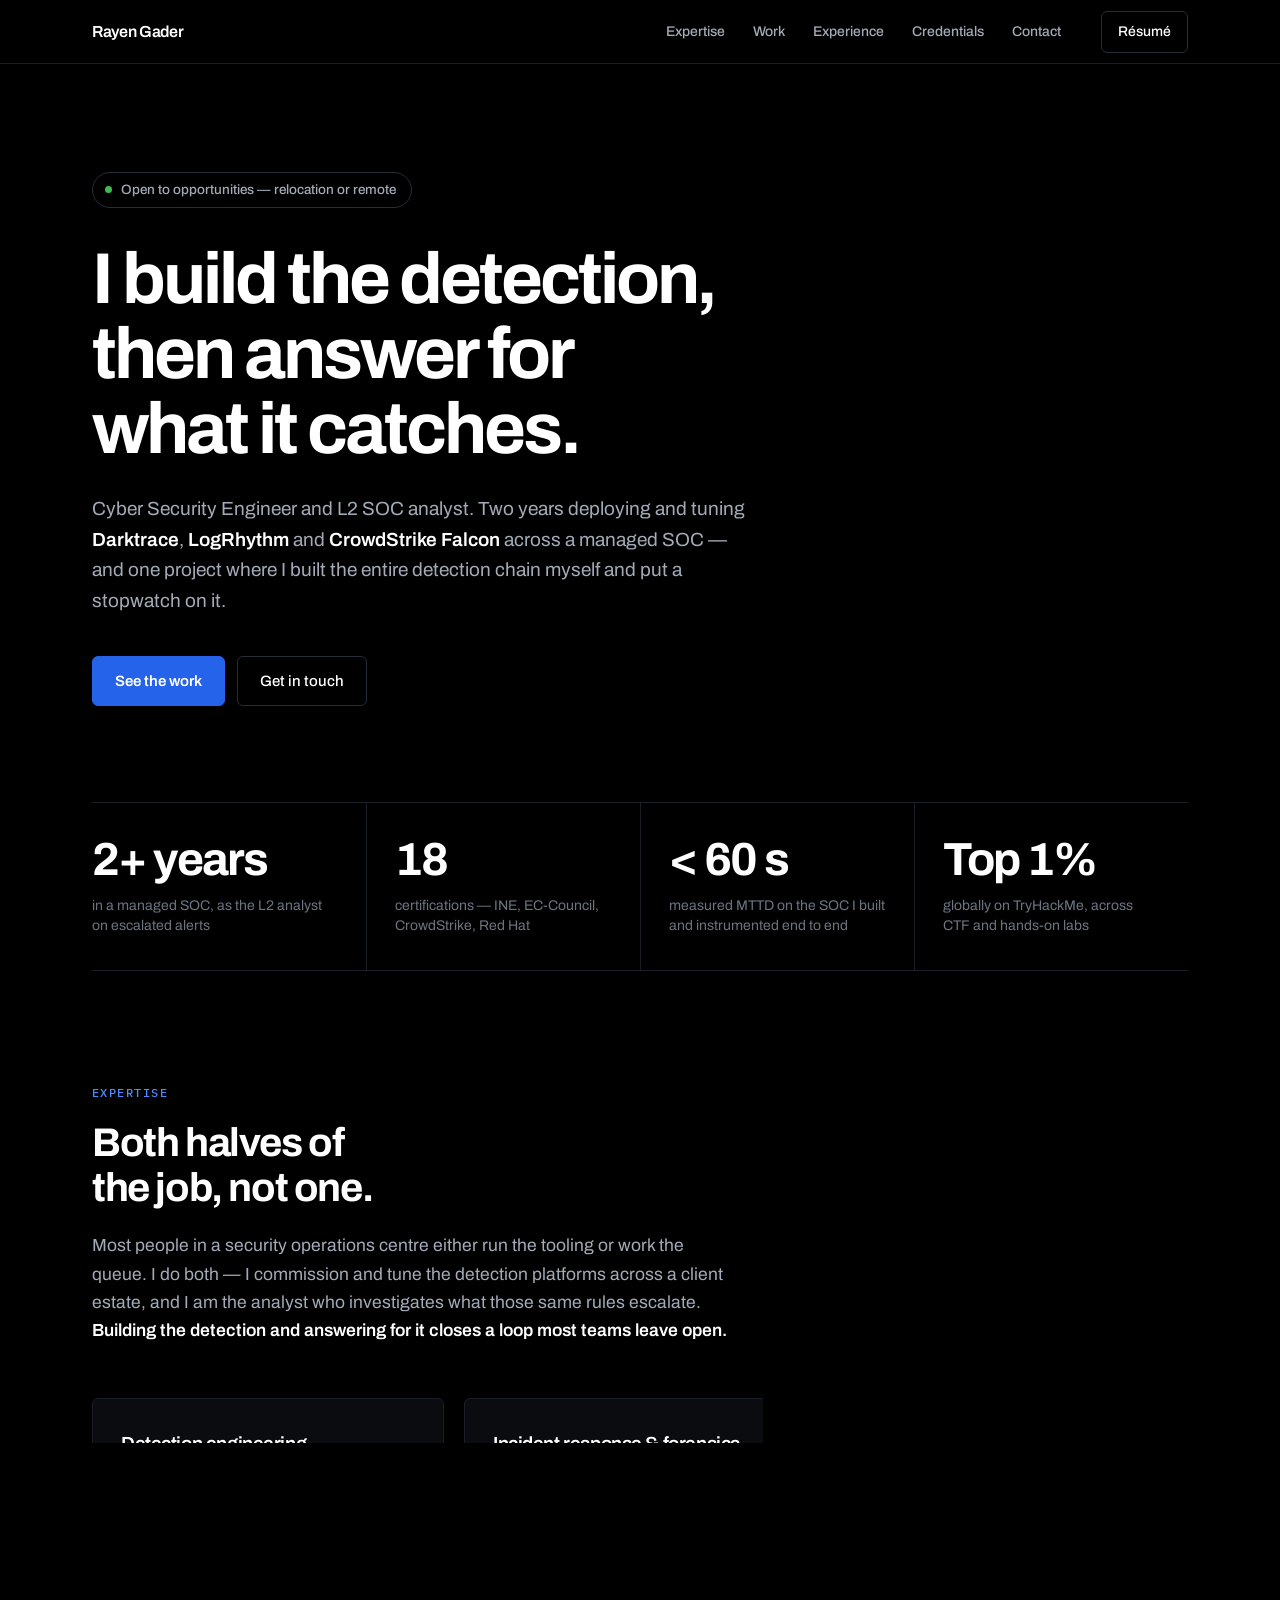
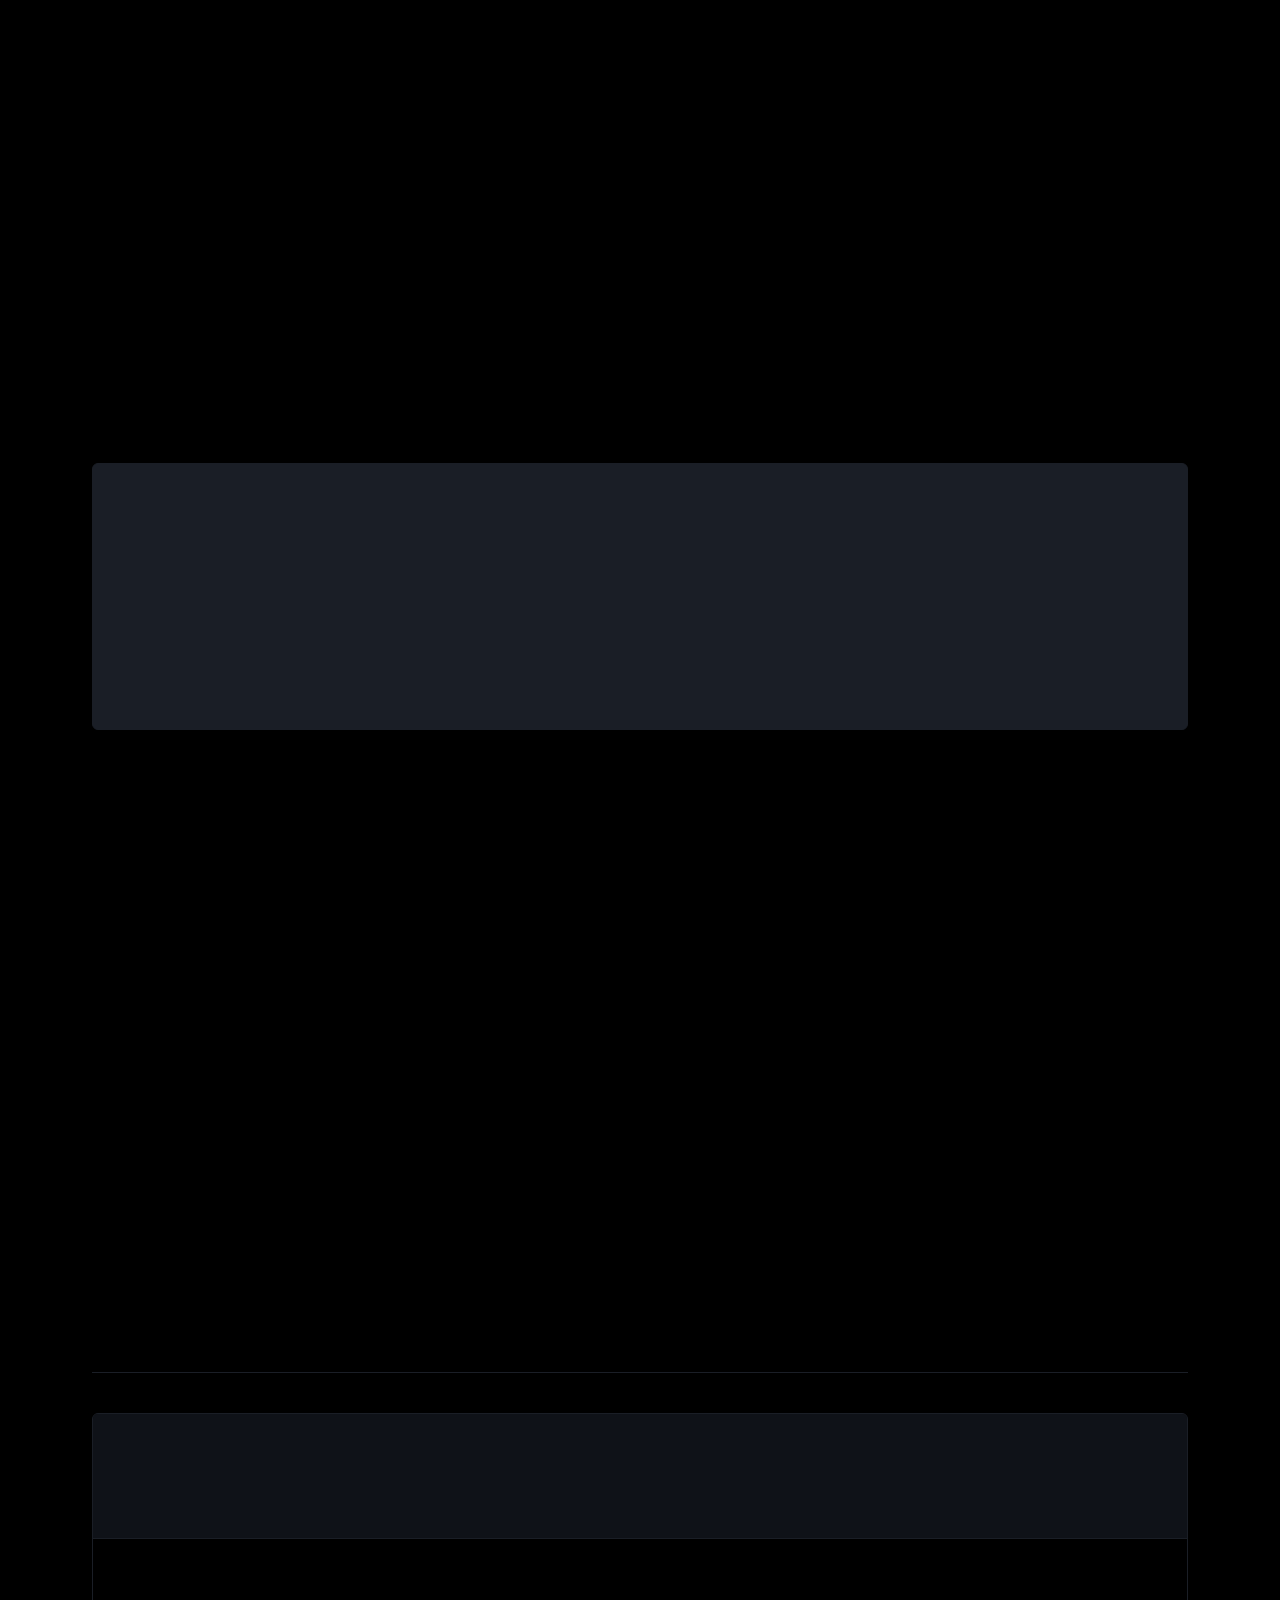
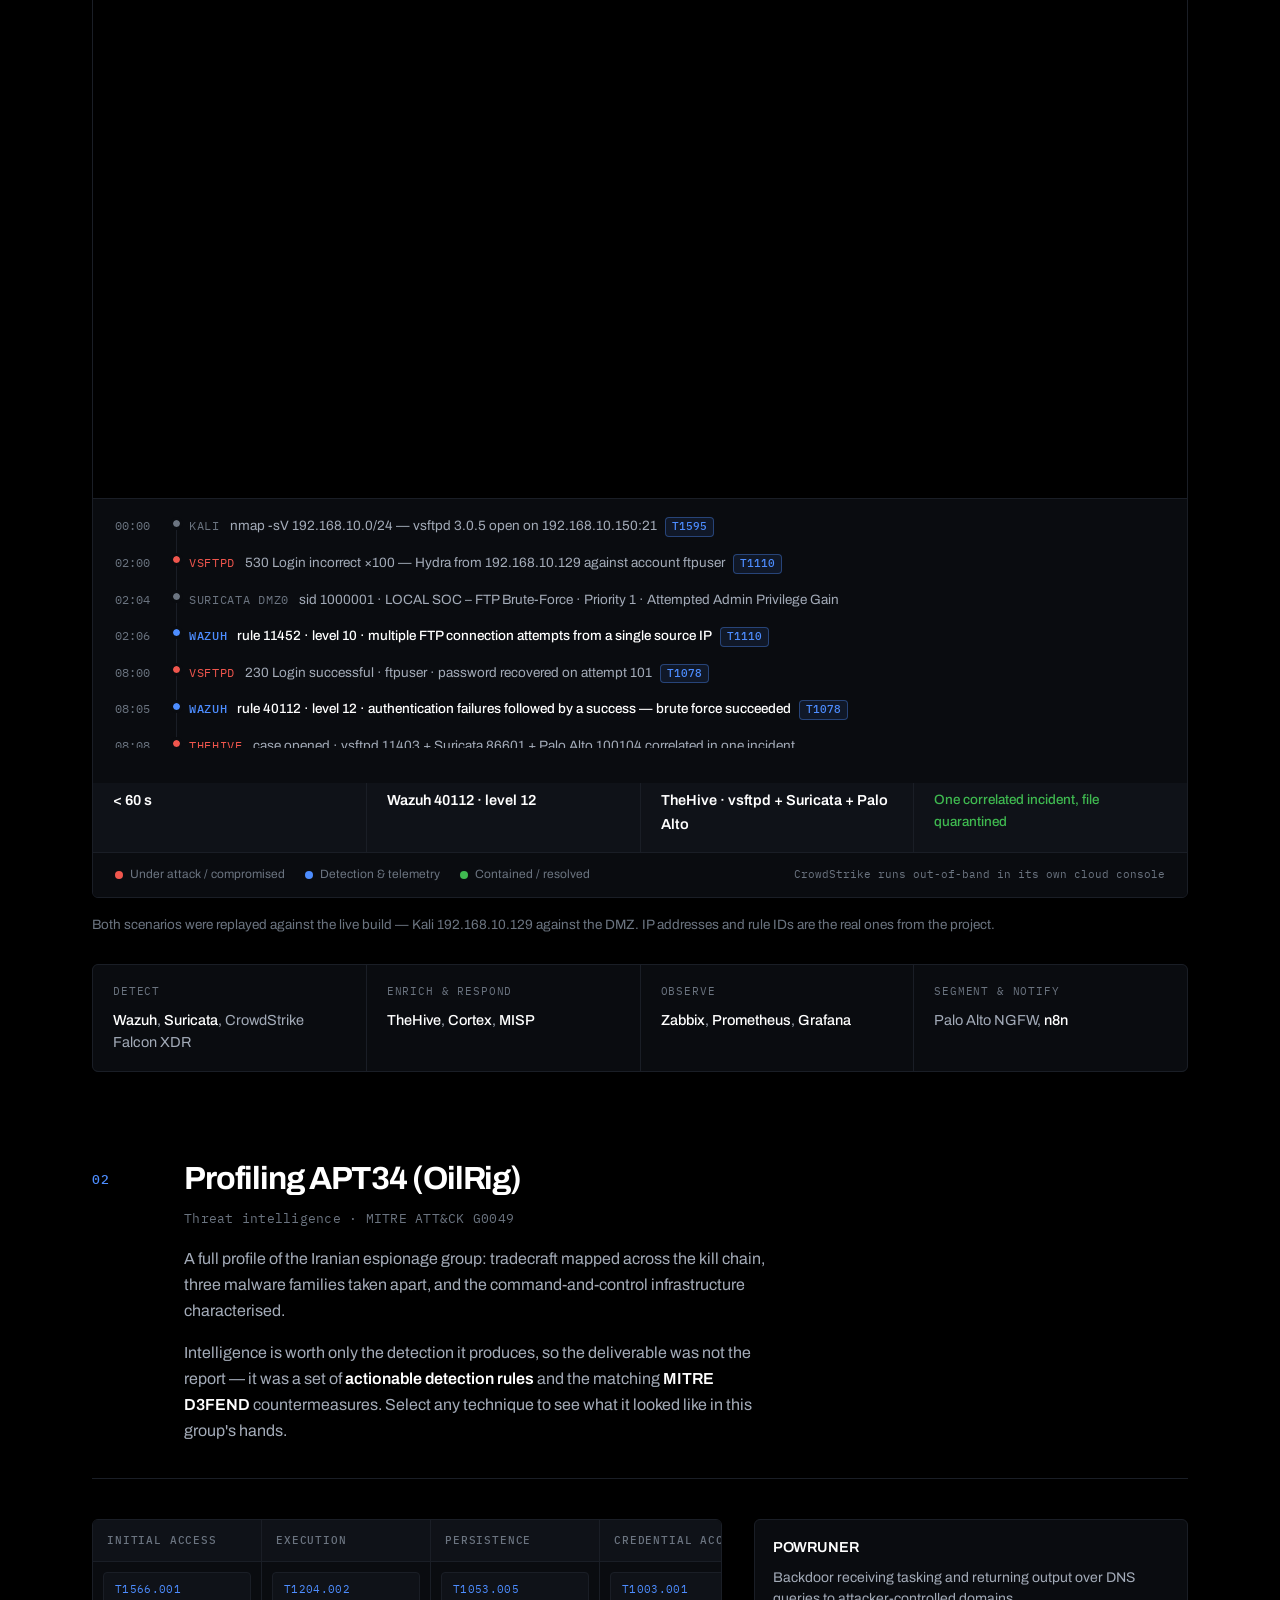
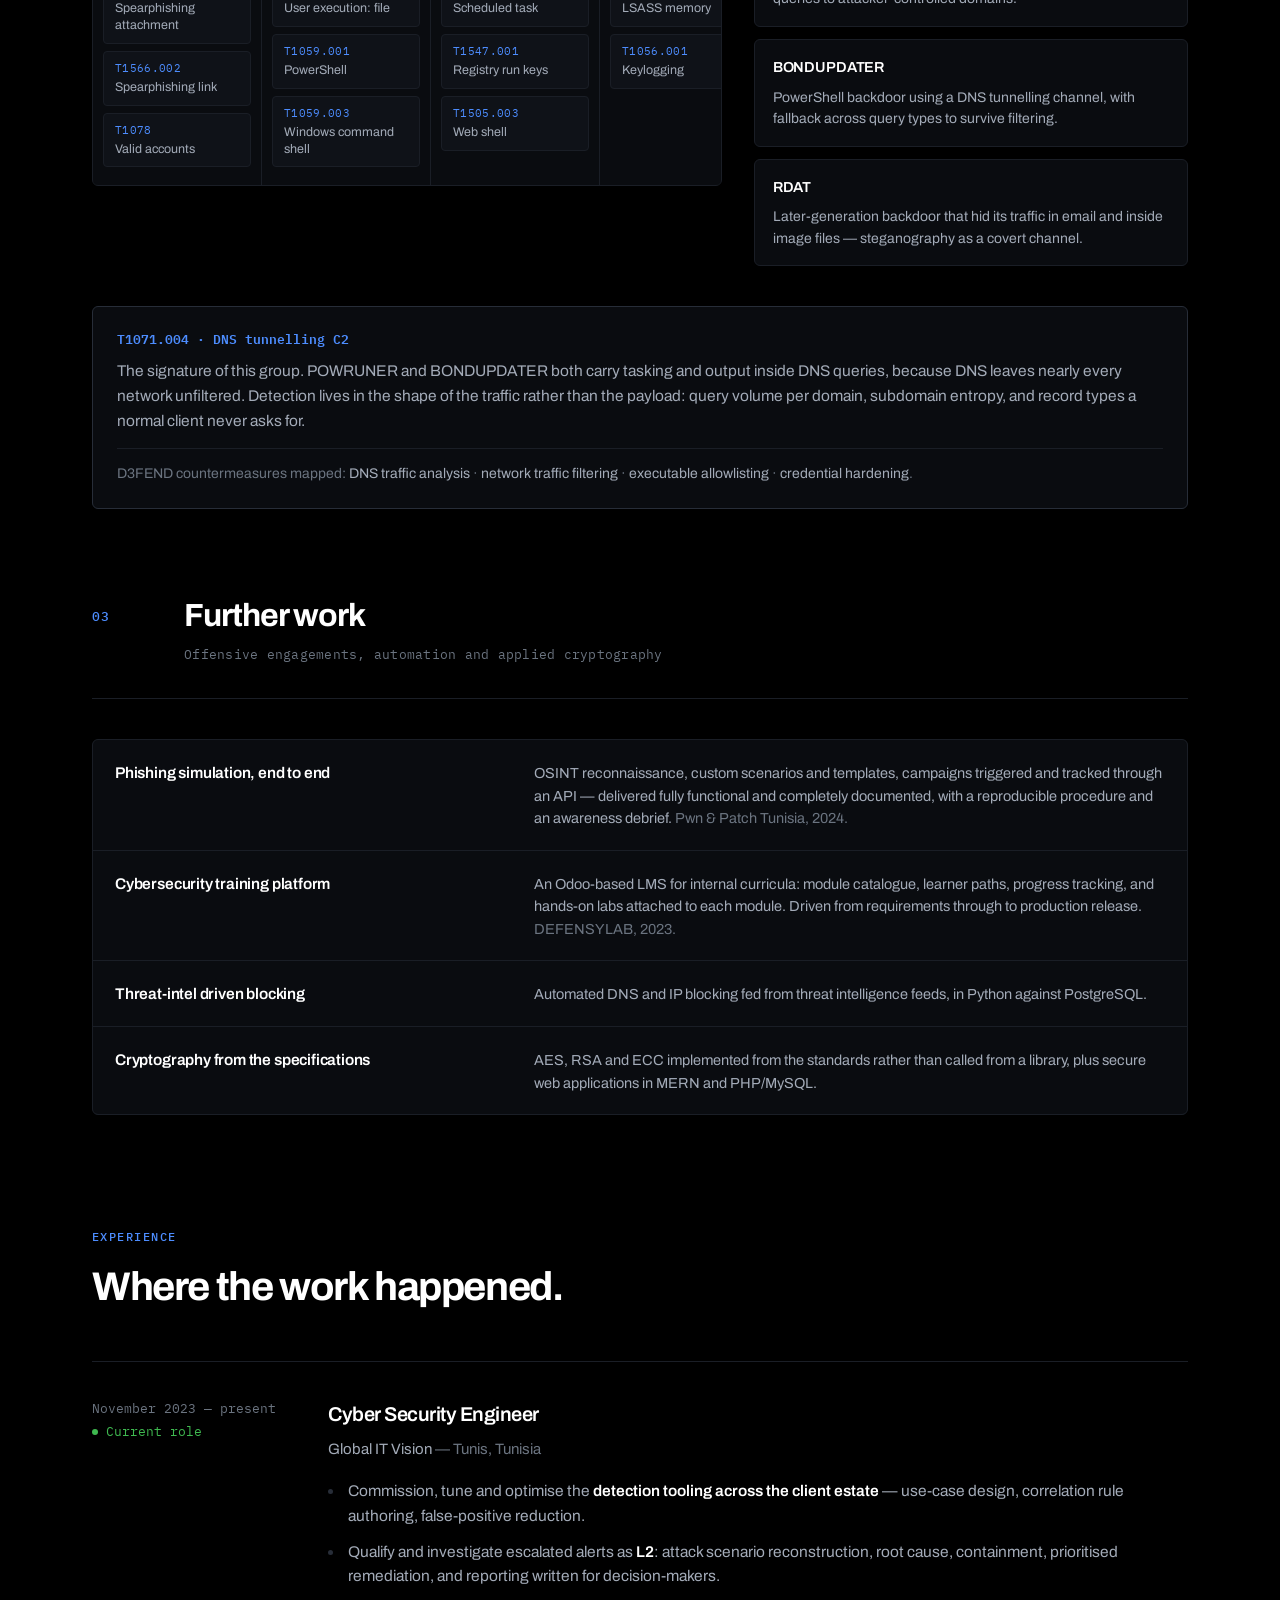
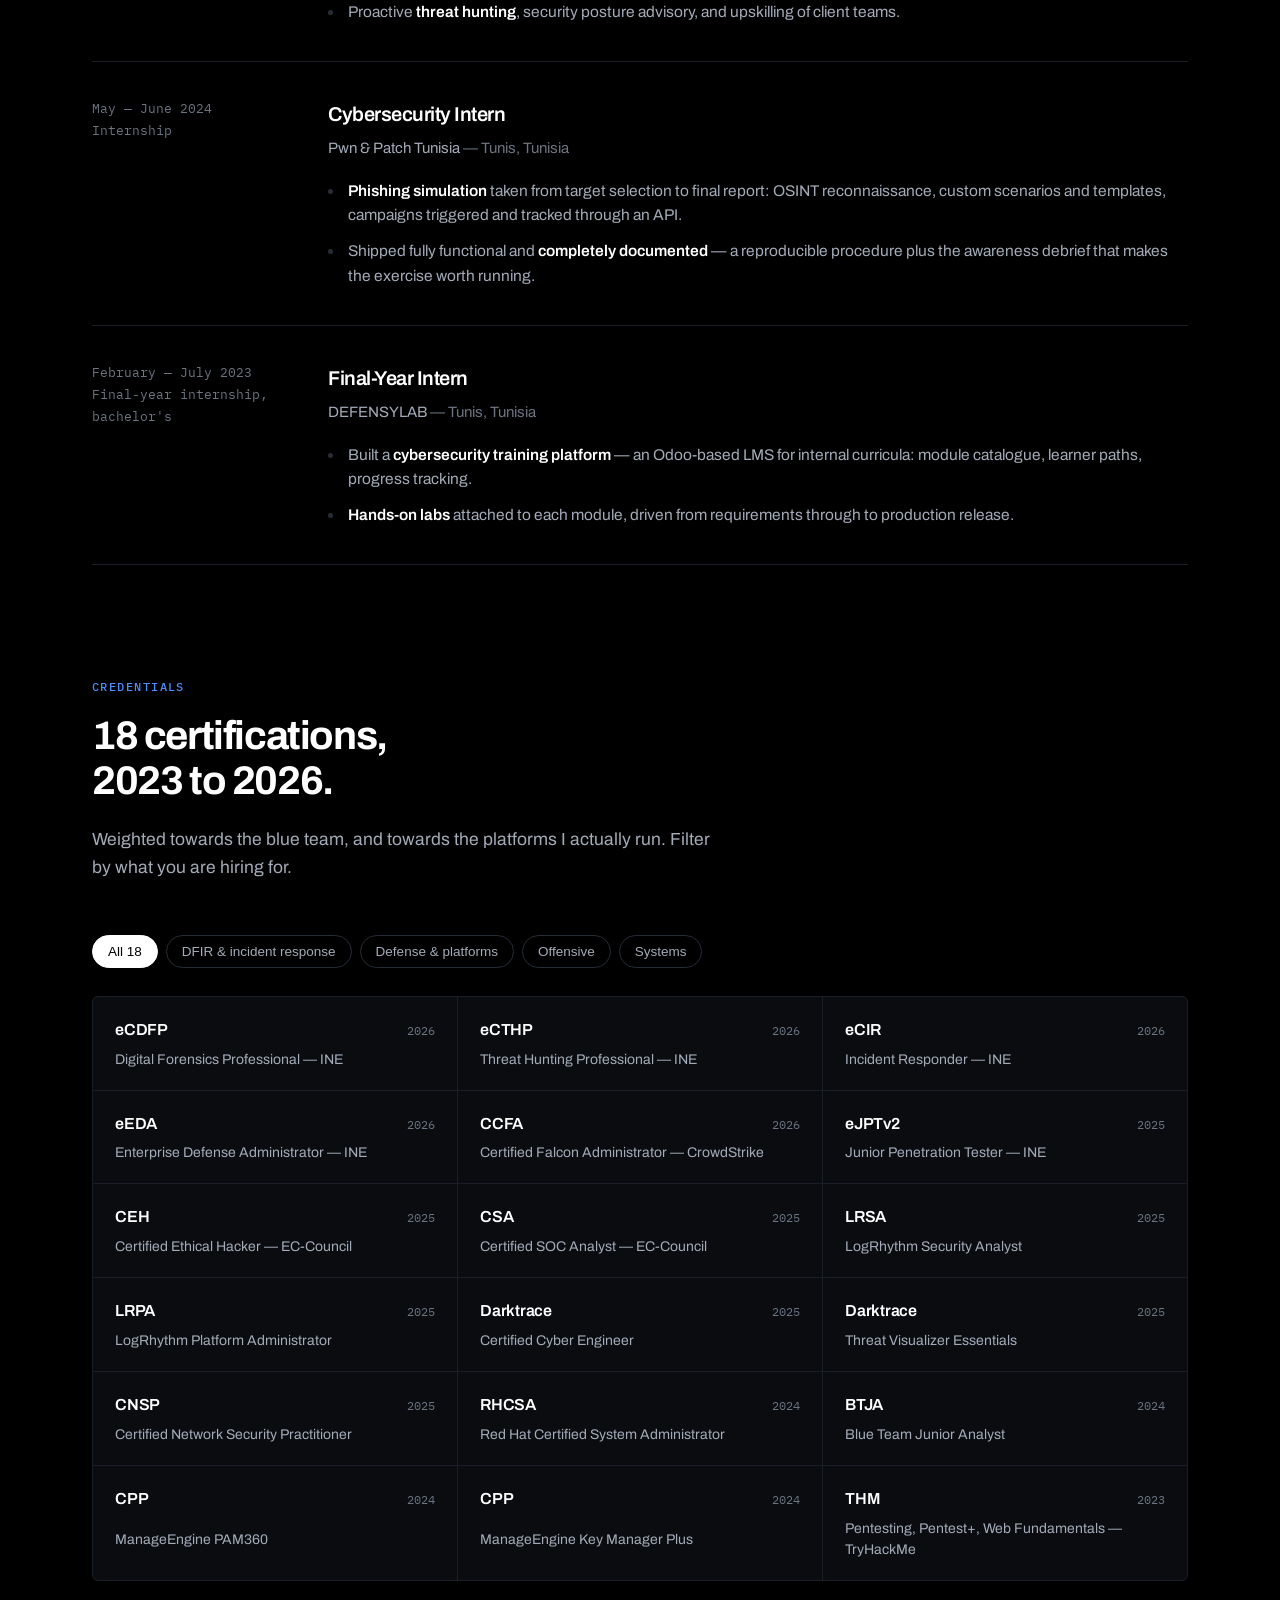
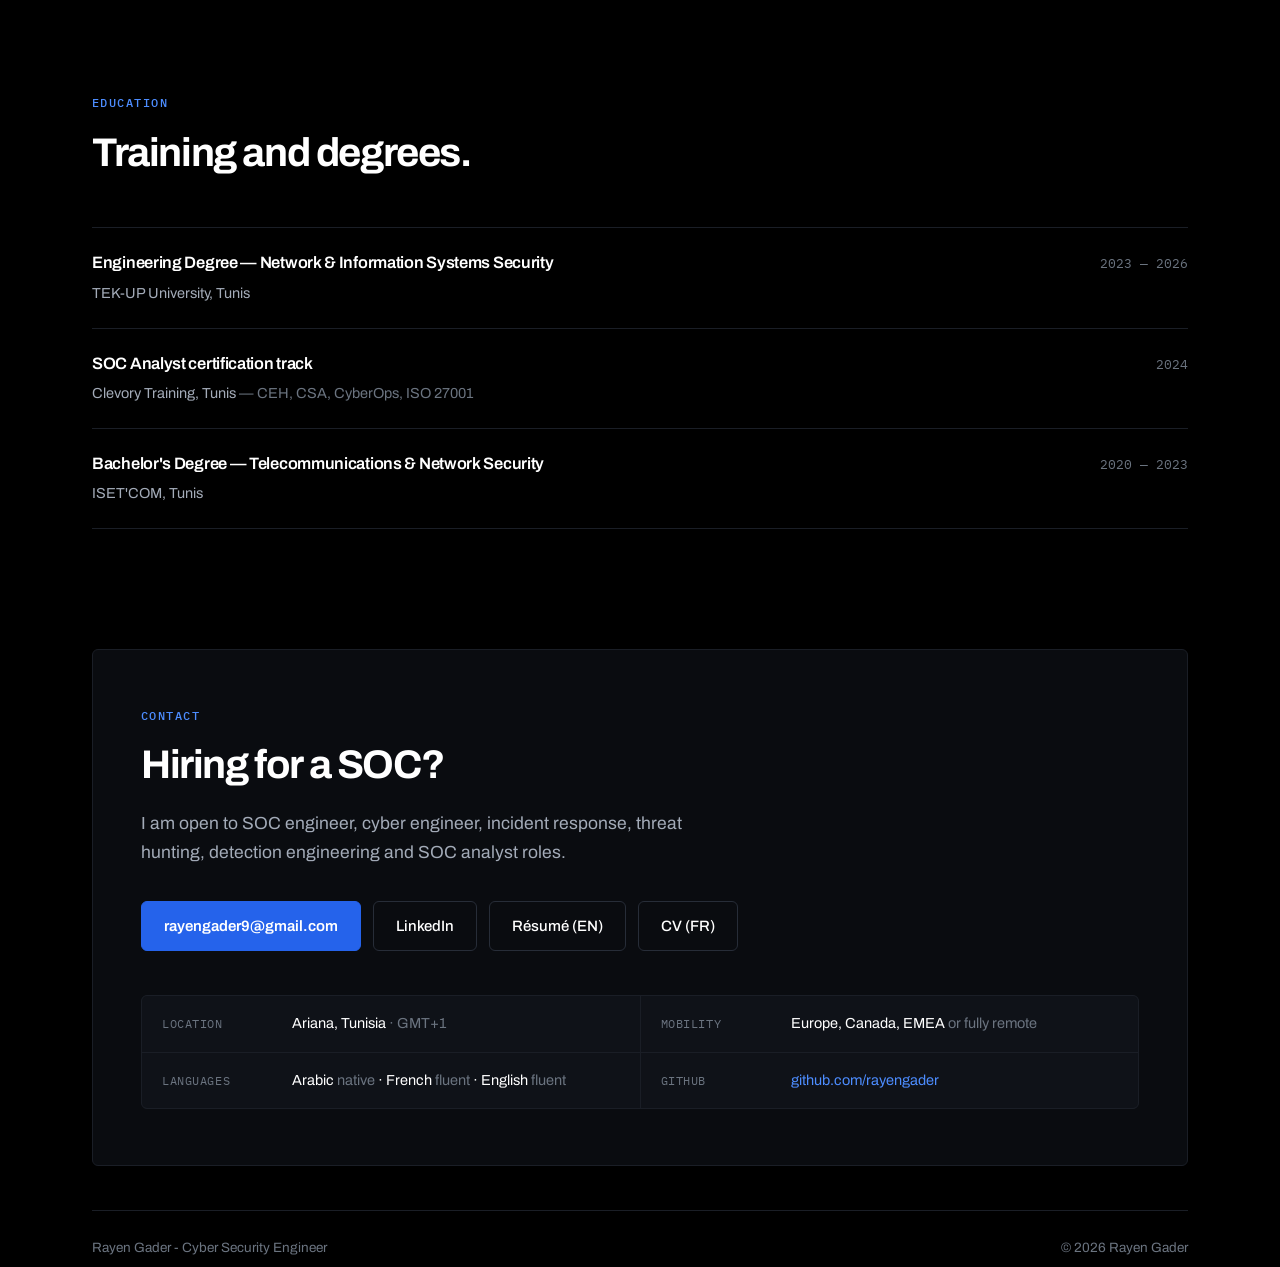
==== commit 6006c9fc: "Add Prometheus to monitoring stack and topology The PFE report runs Zabbix, Prometheus and Grafana f" ====
--- a/index.html
+++ b/index.html
@@ -149,7 +149,7 @@
         <div class="stack-item"><div class="sn">TheHive &amp; Cortex</div><div class="sc">SOAR</div></div>
         <div class="stack-item"><div class="sn">MISP</div><div class="sc">Threat intelligence</div></div>
         <div class="stack-item"><div class="sn">Active Directory</div><div class="sc">Identity</div></div>
-        <div class="stack-item"><div class="sn">Zabbix &amp; Grafana</div><div class="sc">Observability</div></div>
+        <div class="stack-item"><div class="sn">Zabbix, Prometheus &amp; Grafana</div><div class="sc">Observability</div></div>
         <div class="stack-item"><div class="sn">Python &amp; Bash</div><div class="sc">Automation</div></div>
         <div class="stack-item"><div class="sn">Linux &amp; Windows Server</div><div class="sc">RHEL, Kali, Parrot</div></div>
       </div>
@@ -294,10 +294,11 @@
                 <text class="n-sub"   x="852" y="354" text-anchor="middle">webhook · &lt; 15 s</text>
               </g>
               <g class="node" id="n-noc">
-                <rect class="n-box" x="800" y="160" width="104" height="56" rx="3"></rect>
+                <rect class="n-box" x="800" y="160" width="104" height="68" rx="3"></rect>
                 <text class="n-label" x="852" y="180" text-anchor="middle">NOC</text>
                 <text class="n-sub"   x="852" y="194" text-anchor="middle">zabbix · .153</text>
-                <text class="n-sub"   x="852" y="205" text-anchor="middle">grafana · .150</text>
+                <text class="n-sub"   x="852" y="205" text-anchor="middle">prometheus · .150</text>
+                <text class="n-sub"   x="852" y="216" text-anchor="middle">grafana · .150</text>
               </g>
 
               <circle id="packet" class="packet" r="4" cx="-20" cy="-20" opacity="0"></circle>
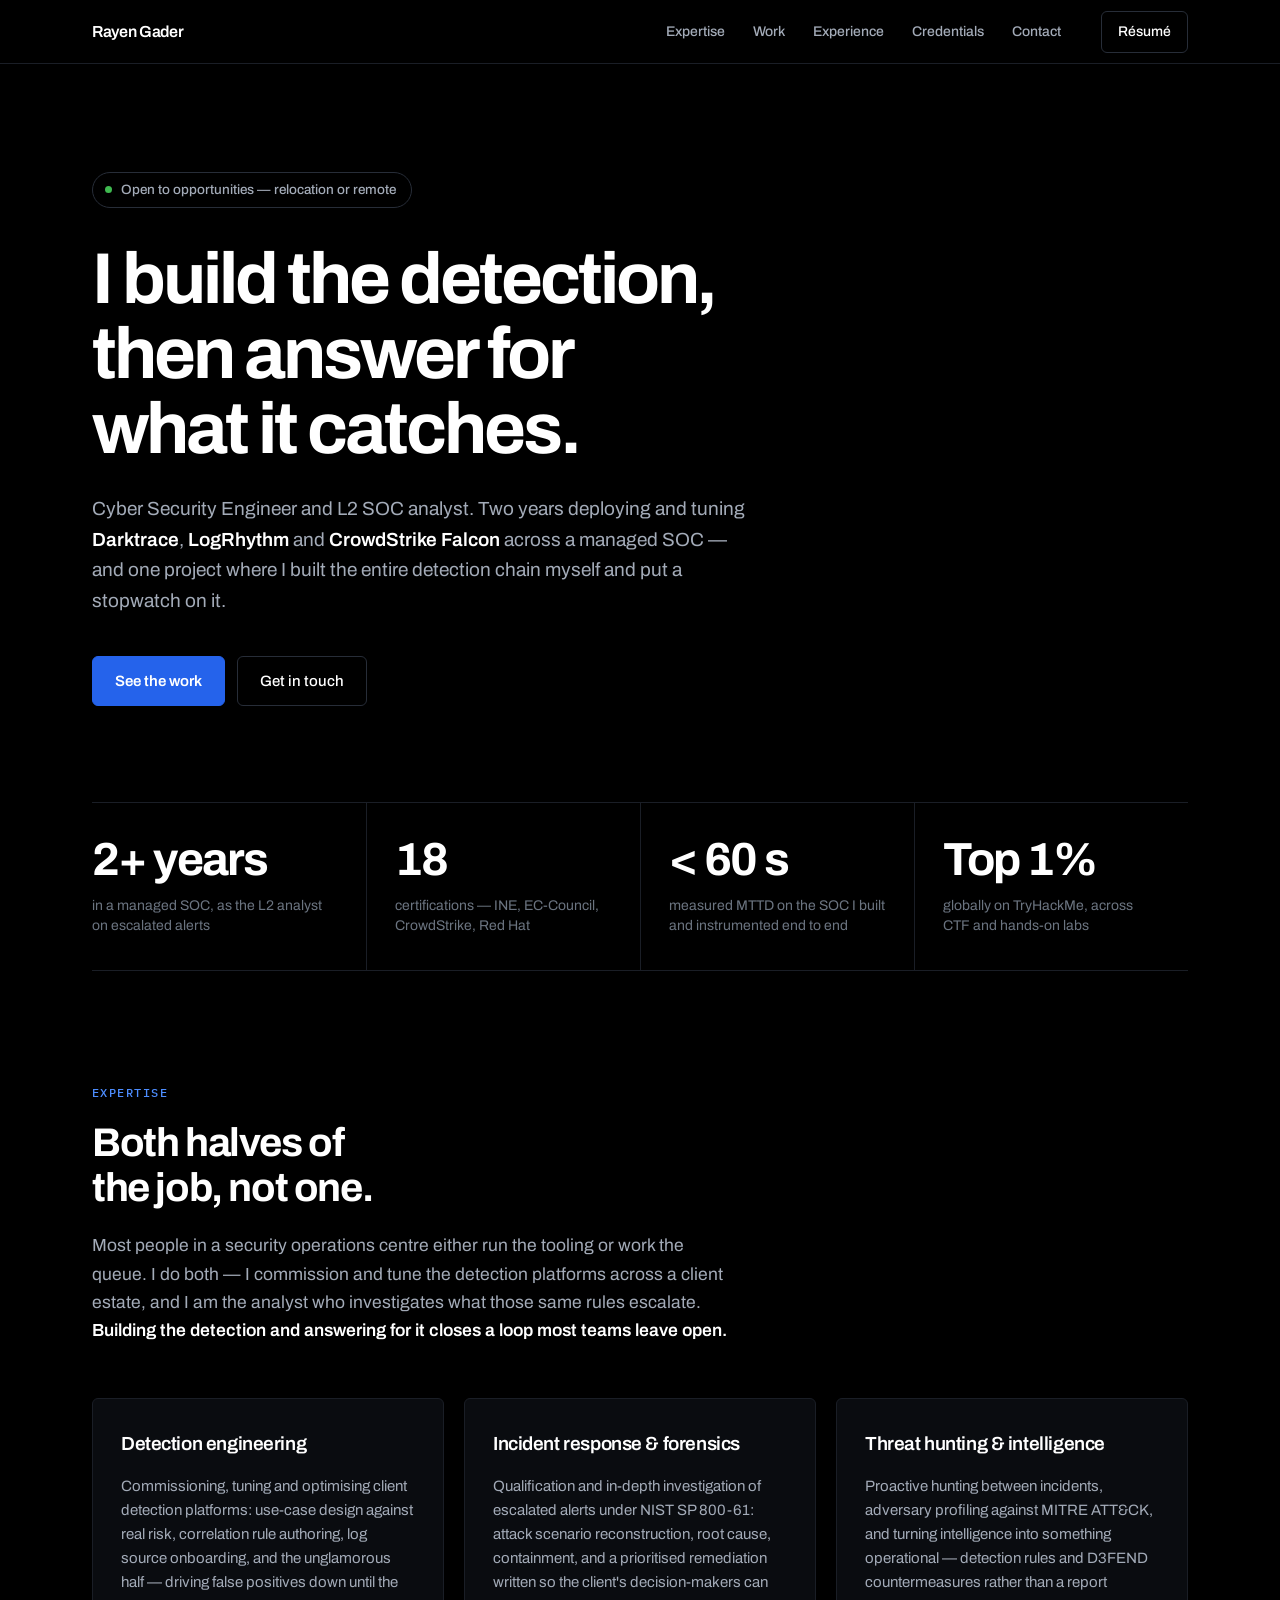
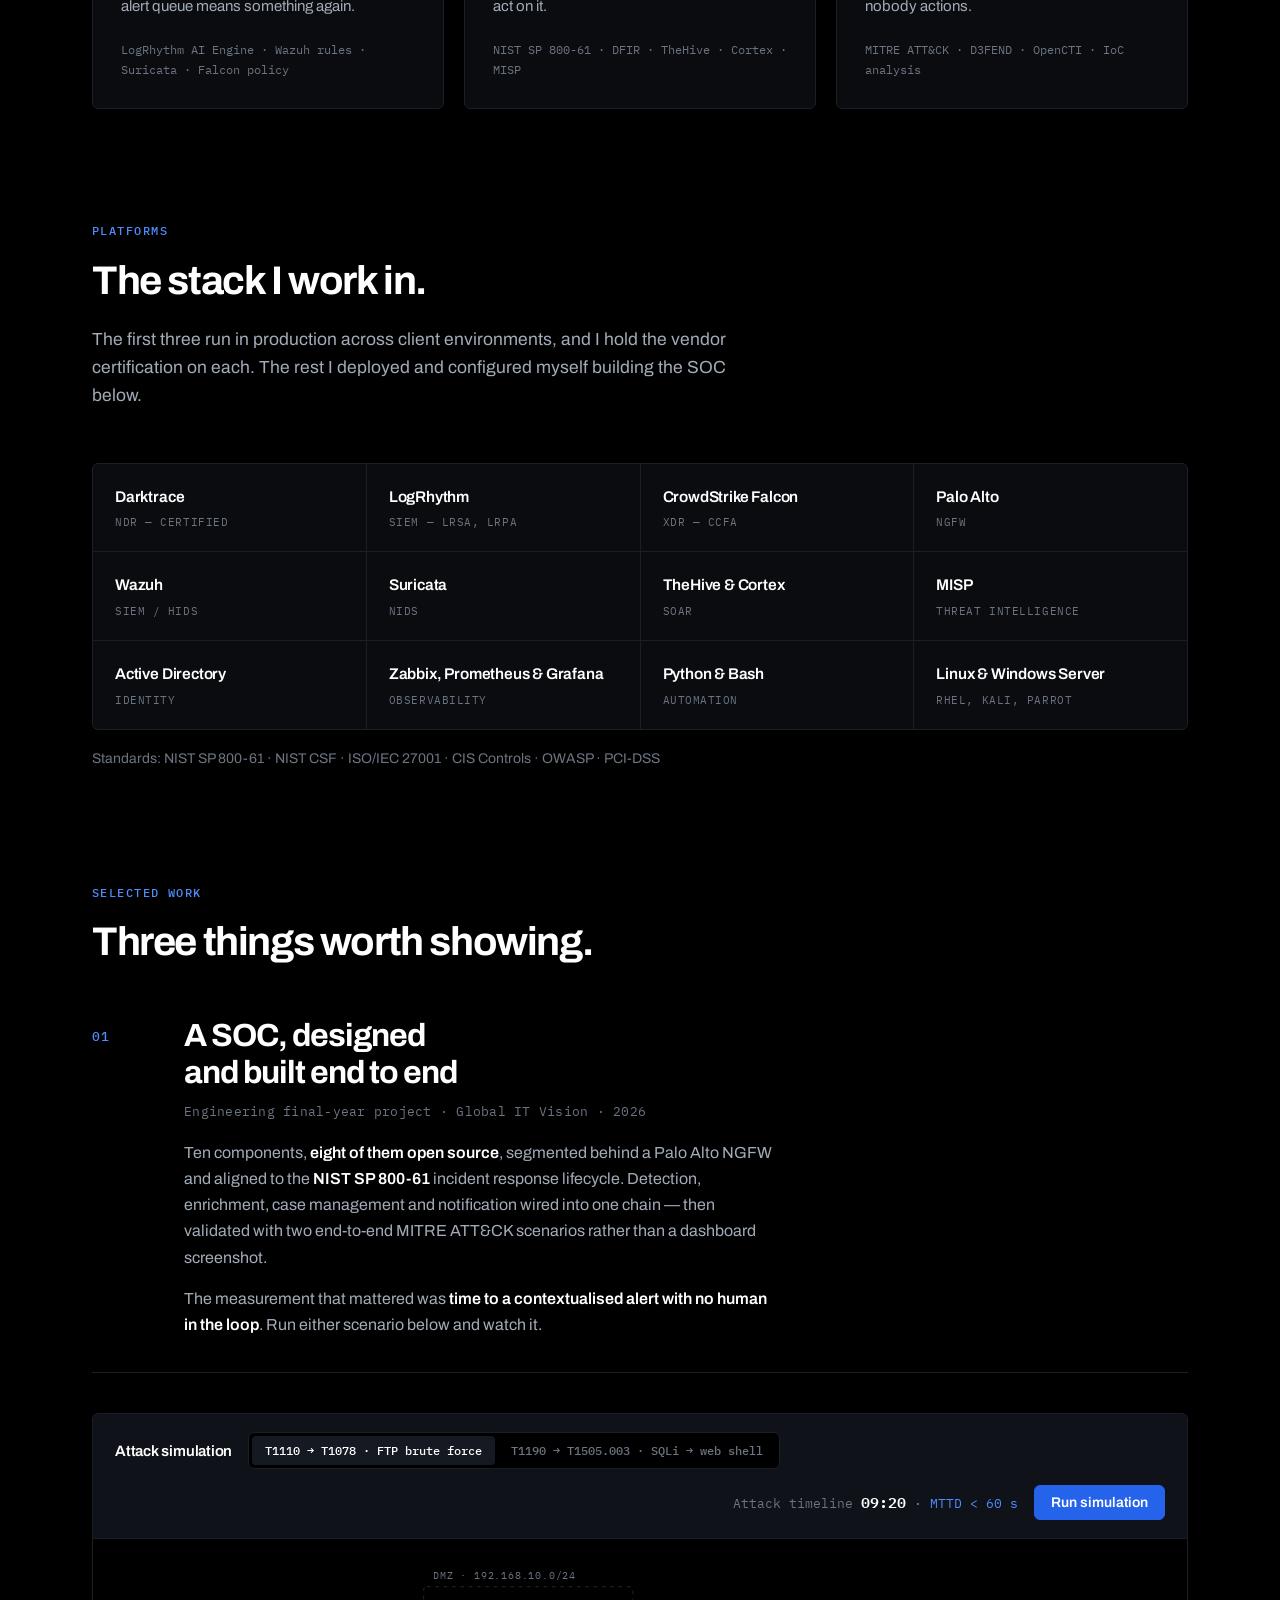
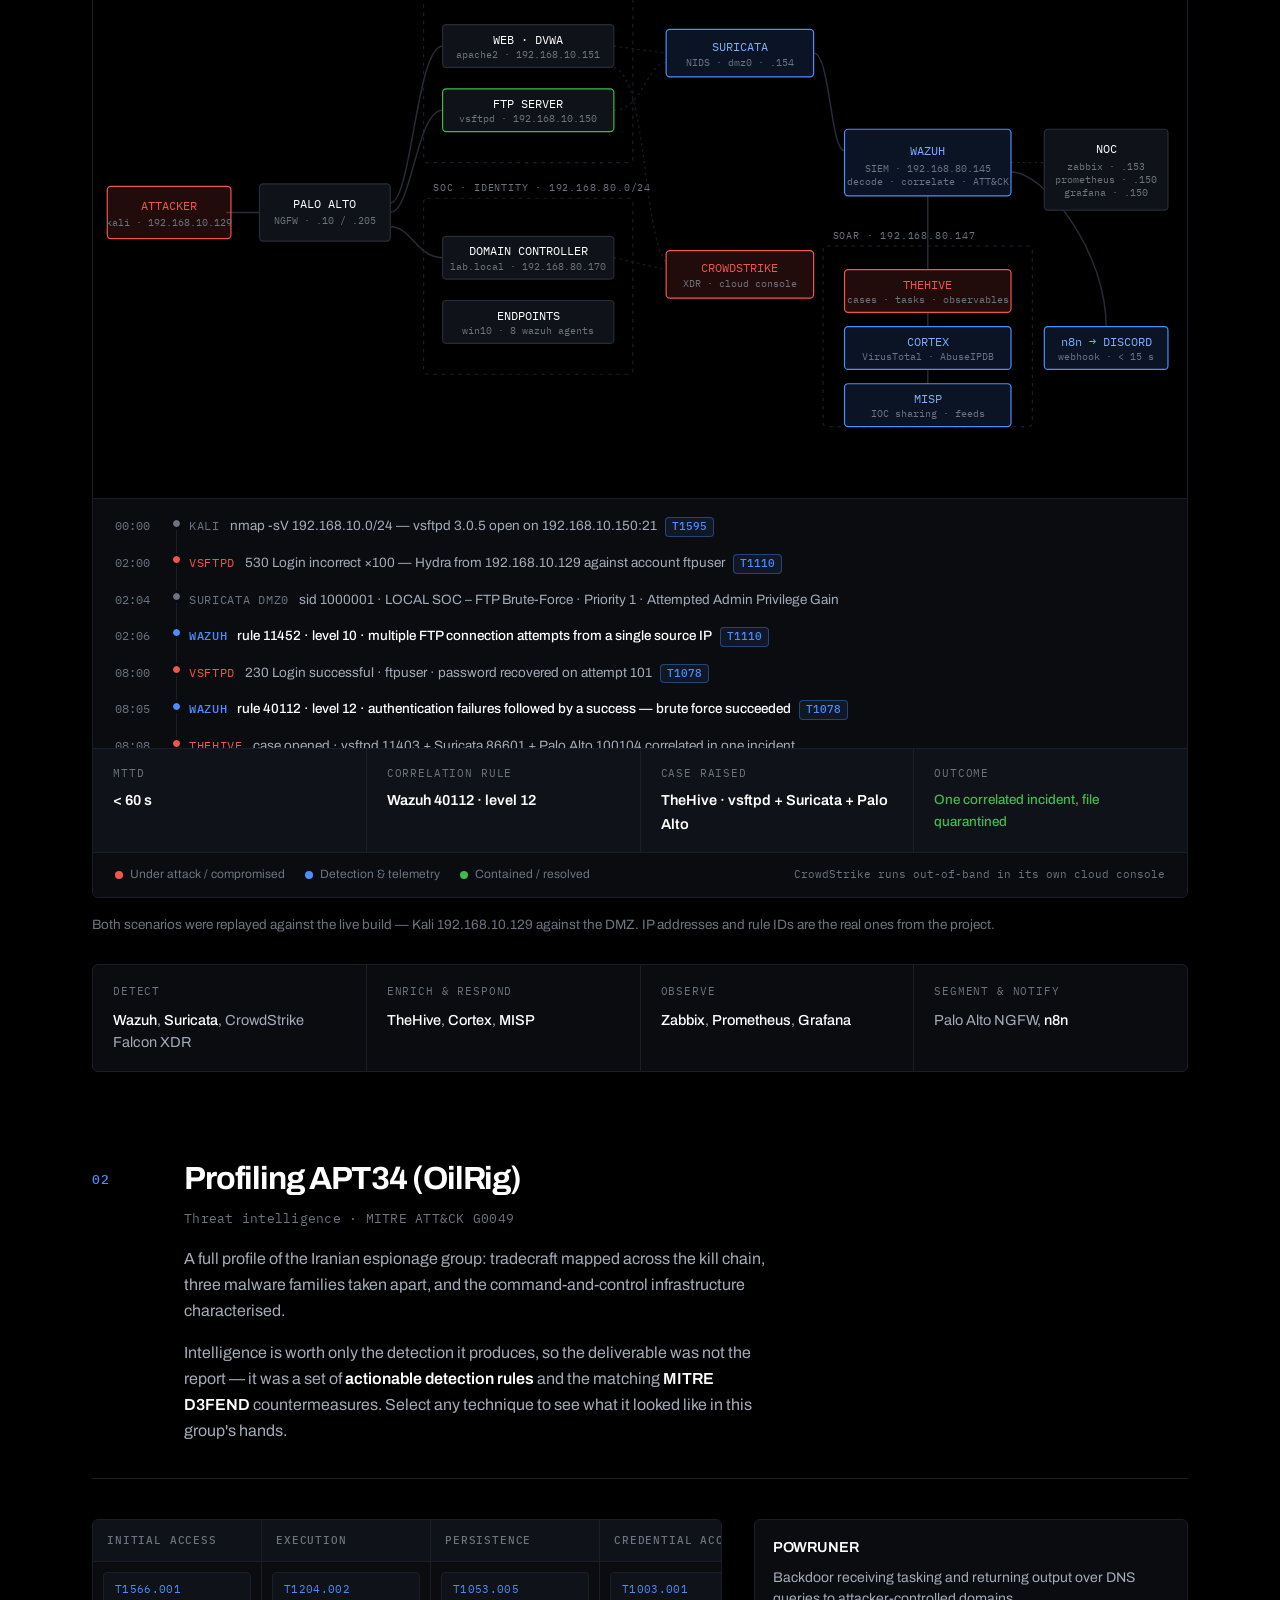
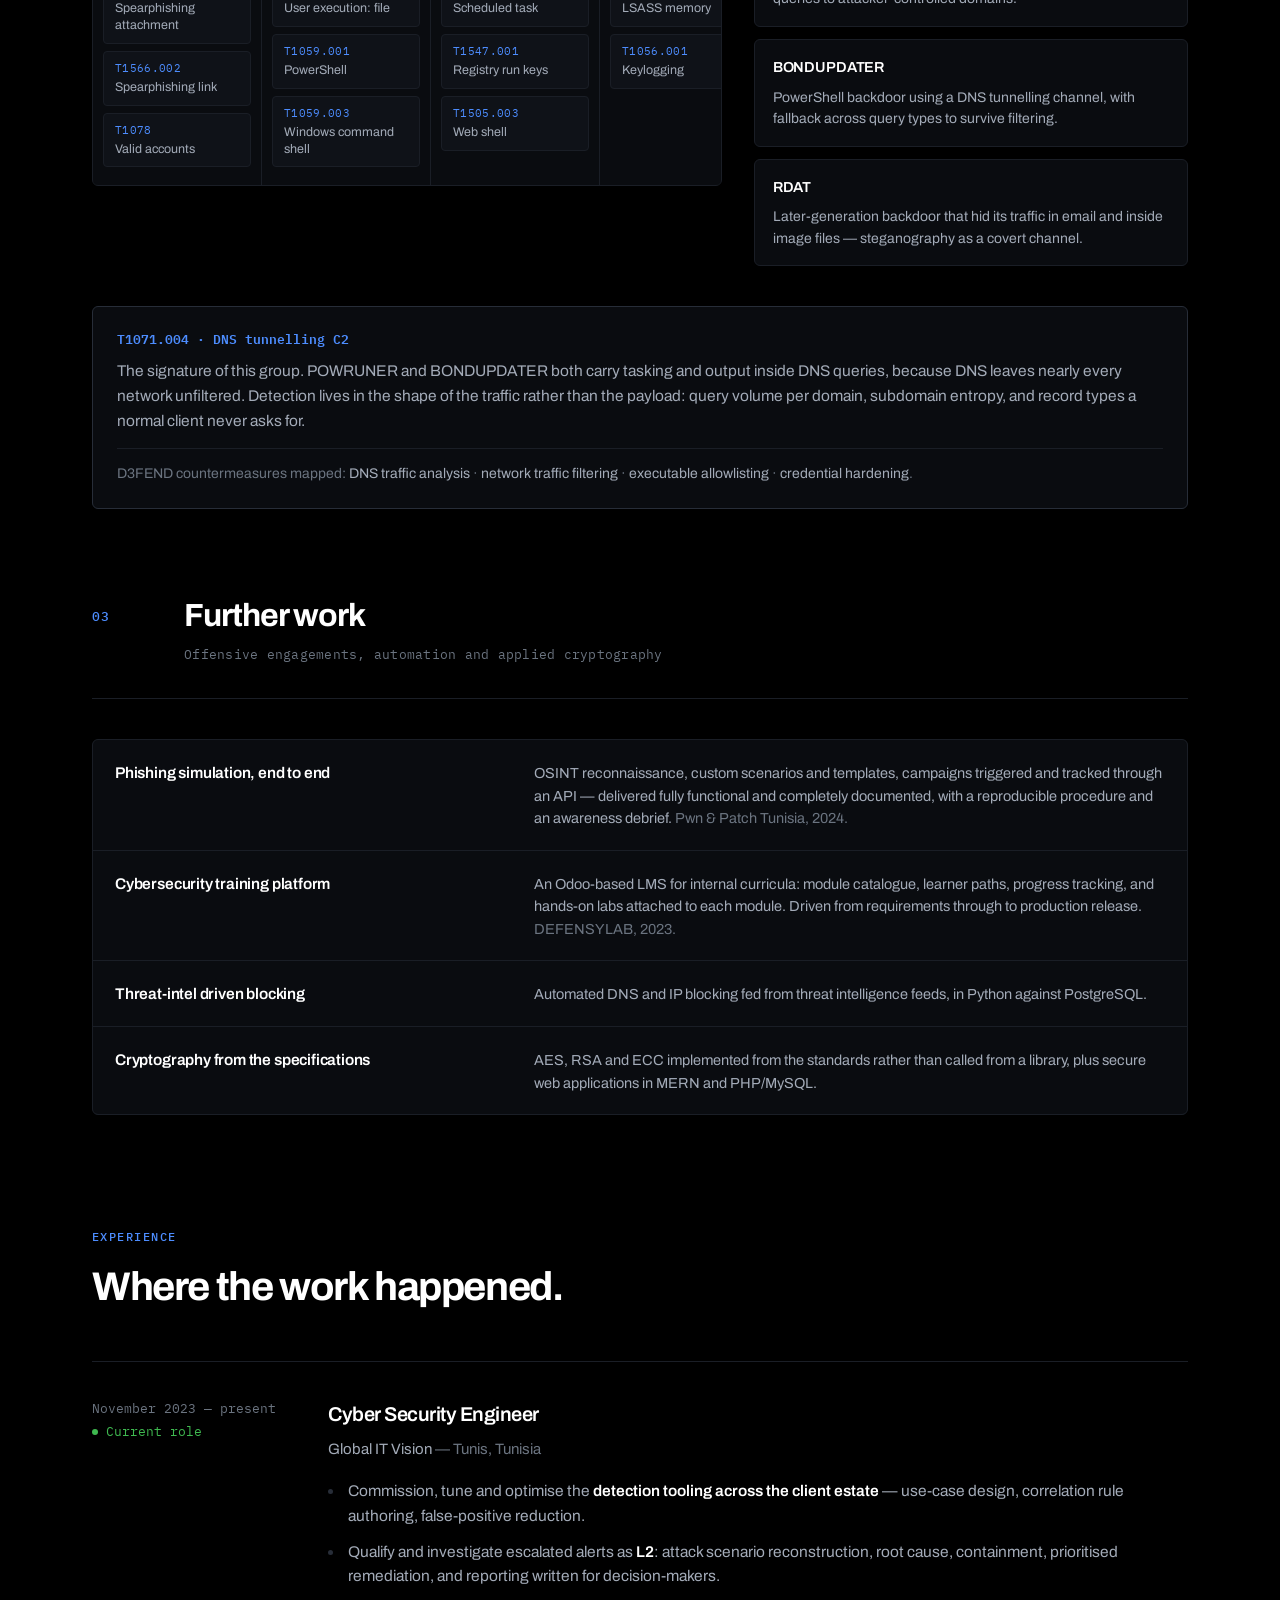
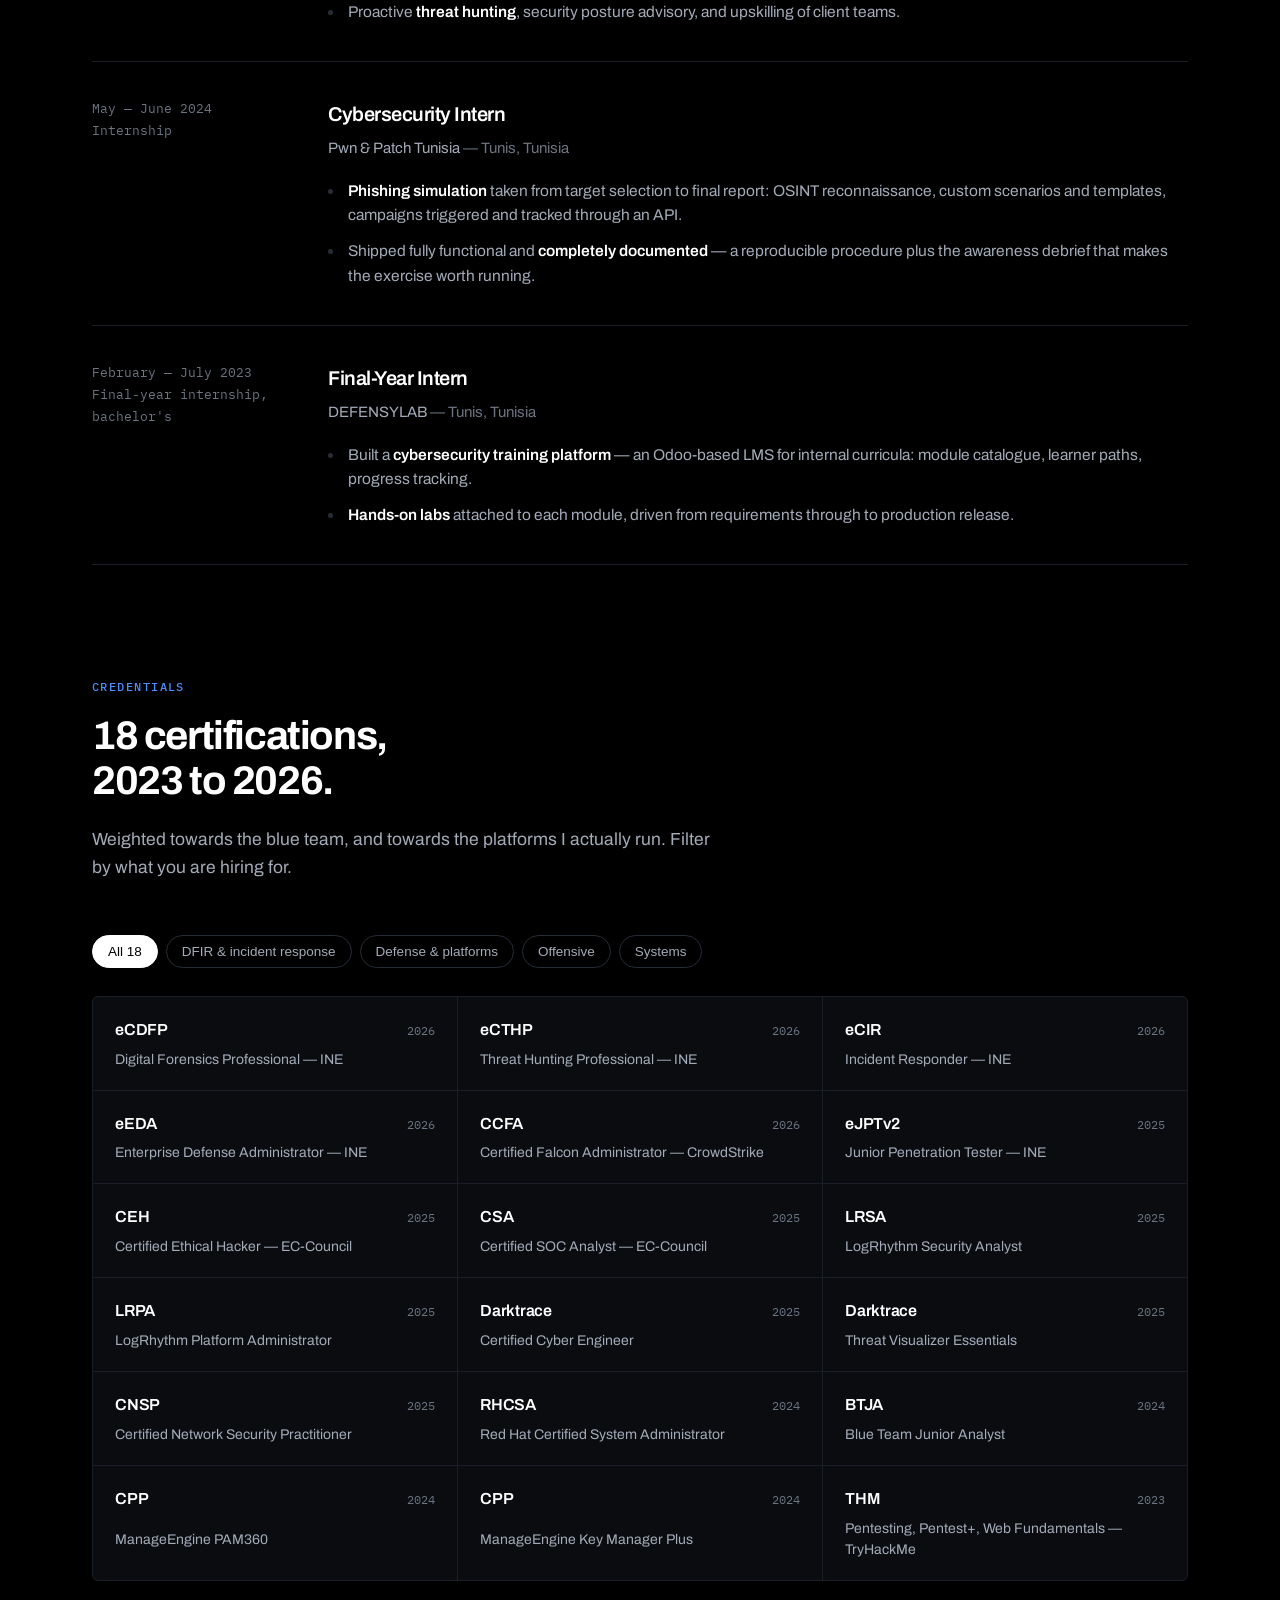
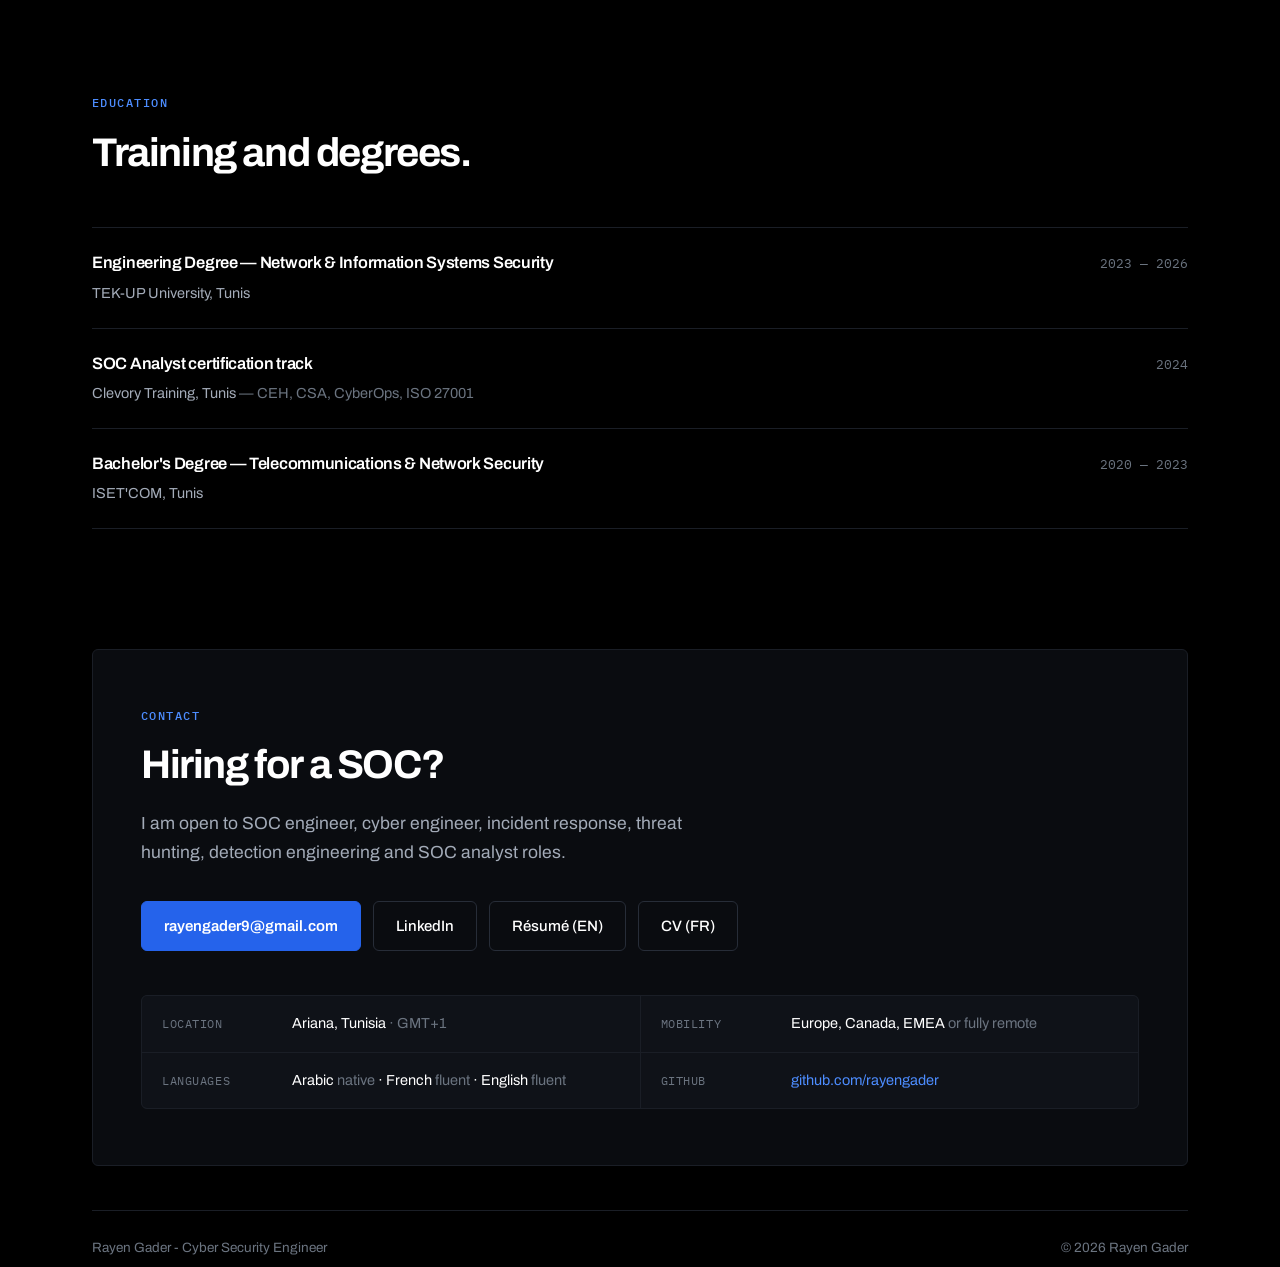
==== commit 585b1206: "Reclassify CNSP under Defense & platforms Certified Network Security Practitioner is a defensive net" ====
--- a/index.html
+++ b/index.html
@@ -558,7 +558,7 @@
         <div class="cert" data-domain="defense"><span class="ac">LRPA</span><span class="yr">2025</span><span class="full">LogRhythm Platform Administrator</span></div>
         <div class="cert" data-domain="defense"><span class="ac">Darktrace</span><span class="yr">2025</span><span class="full">Certified Cyber Engineer</span></div>
         <div class="cert" data-domain="defense"><span class="ac">Darktrace</span><span class="yr">2025</span><span class="full">Threat Visualizer Essentials</span></div>
-        <div class="cert" data-domain="offense"><span class="ac">CNSP</span><span class="yr">2025</span><span class="full">Certified Network Security Practitioner</span></div>
+        <div class="cert" data-domain="defense"><span class="ac">CNSP</span><span class="yr">2025</span><span class="full">Certified Network Security Practitioner</span></div>
         <div class="cert" data-domain="systems"><span class="ac">RHCSA</span><span class="yr">2024</span><span class="full">Red Hat Certified System Administrator</span></div>
         <div class="cert" data-domain="dfir"><span class="ac">BTJA</span><span class="yr">2024</span><span class="full">Blue Team Junior Analyst</span></div>
         <div class="cert" data-domain="defense"><span class="ac">CPP</span><span class="yr">2024</span><span class="full">ManageEngine PAM360</span></div>
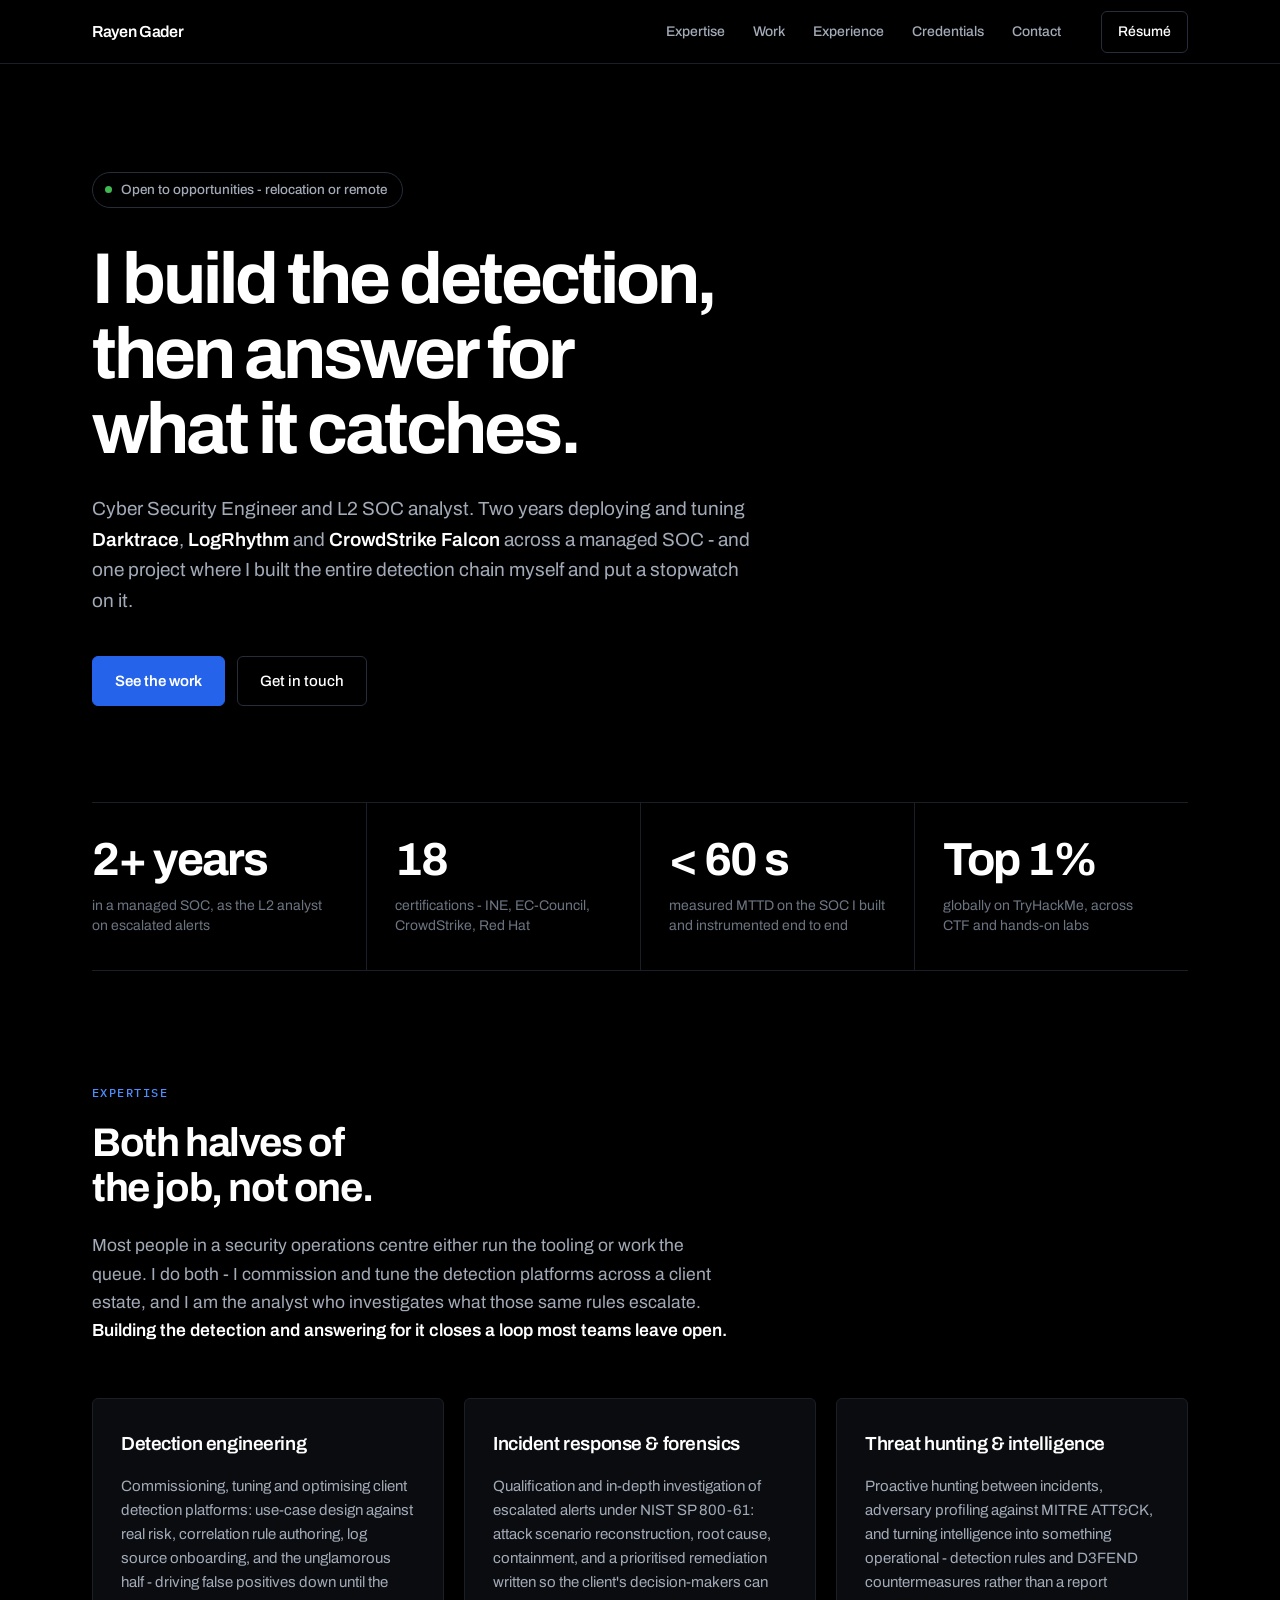
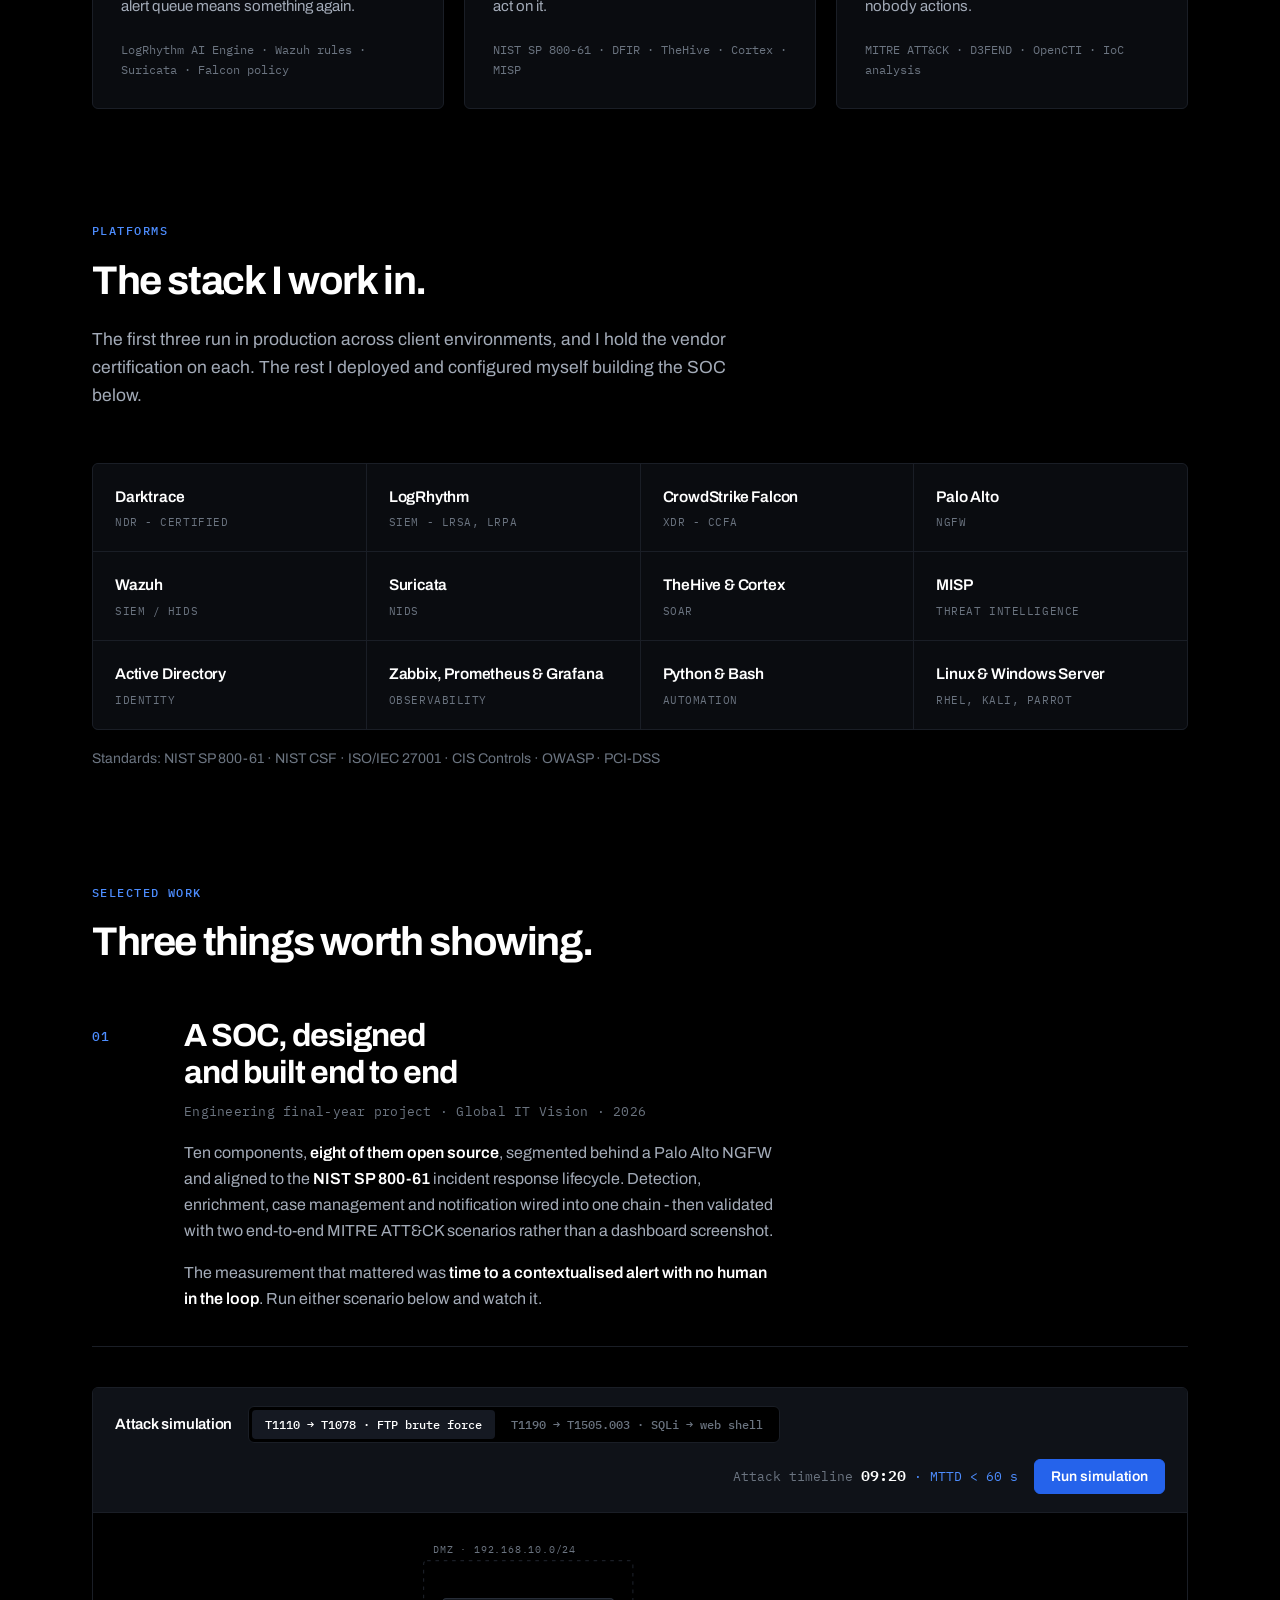
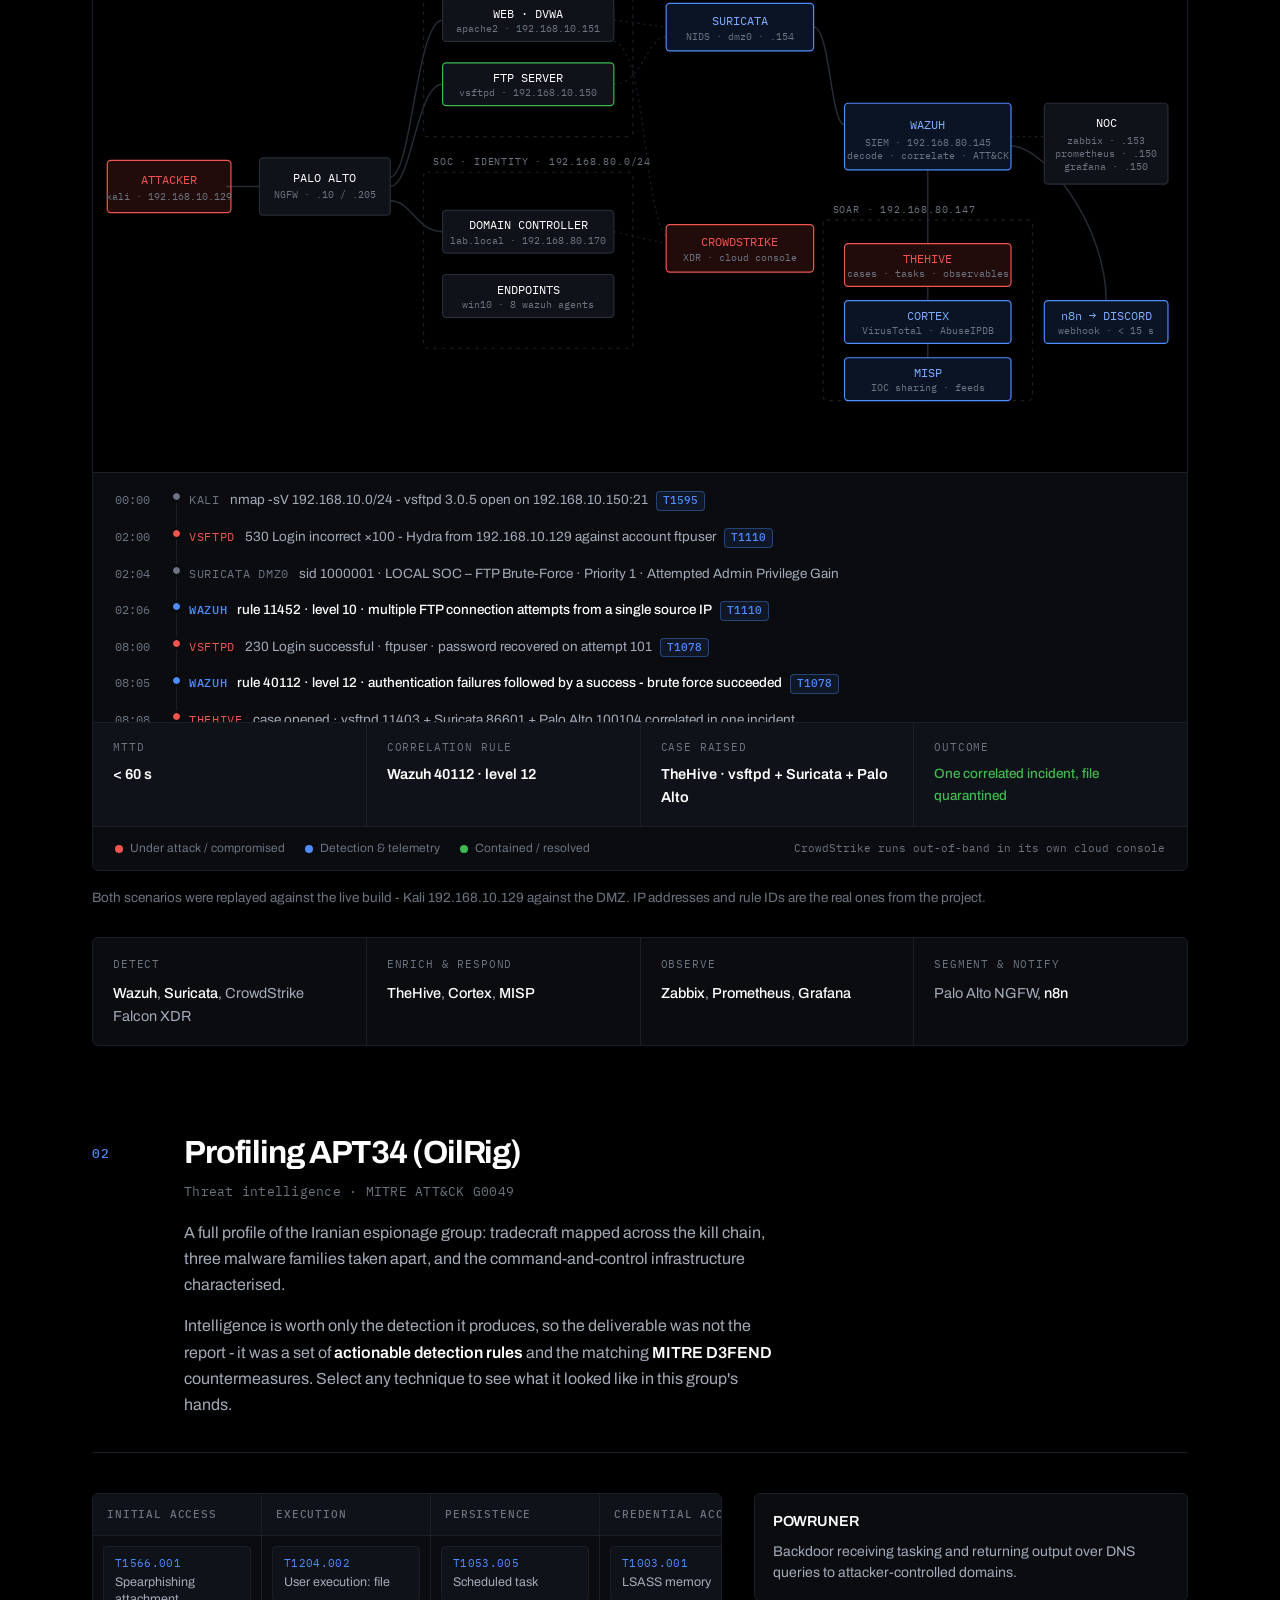
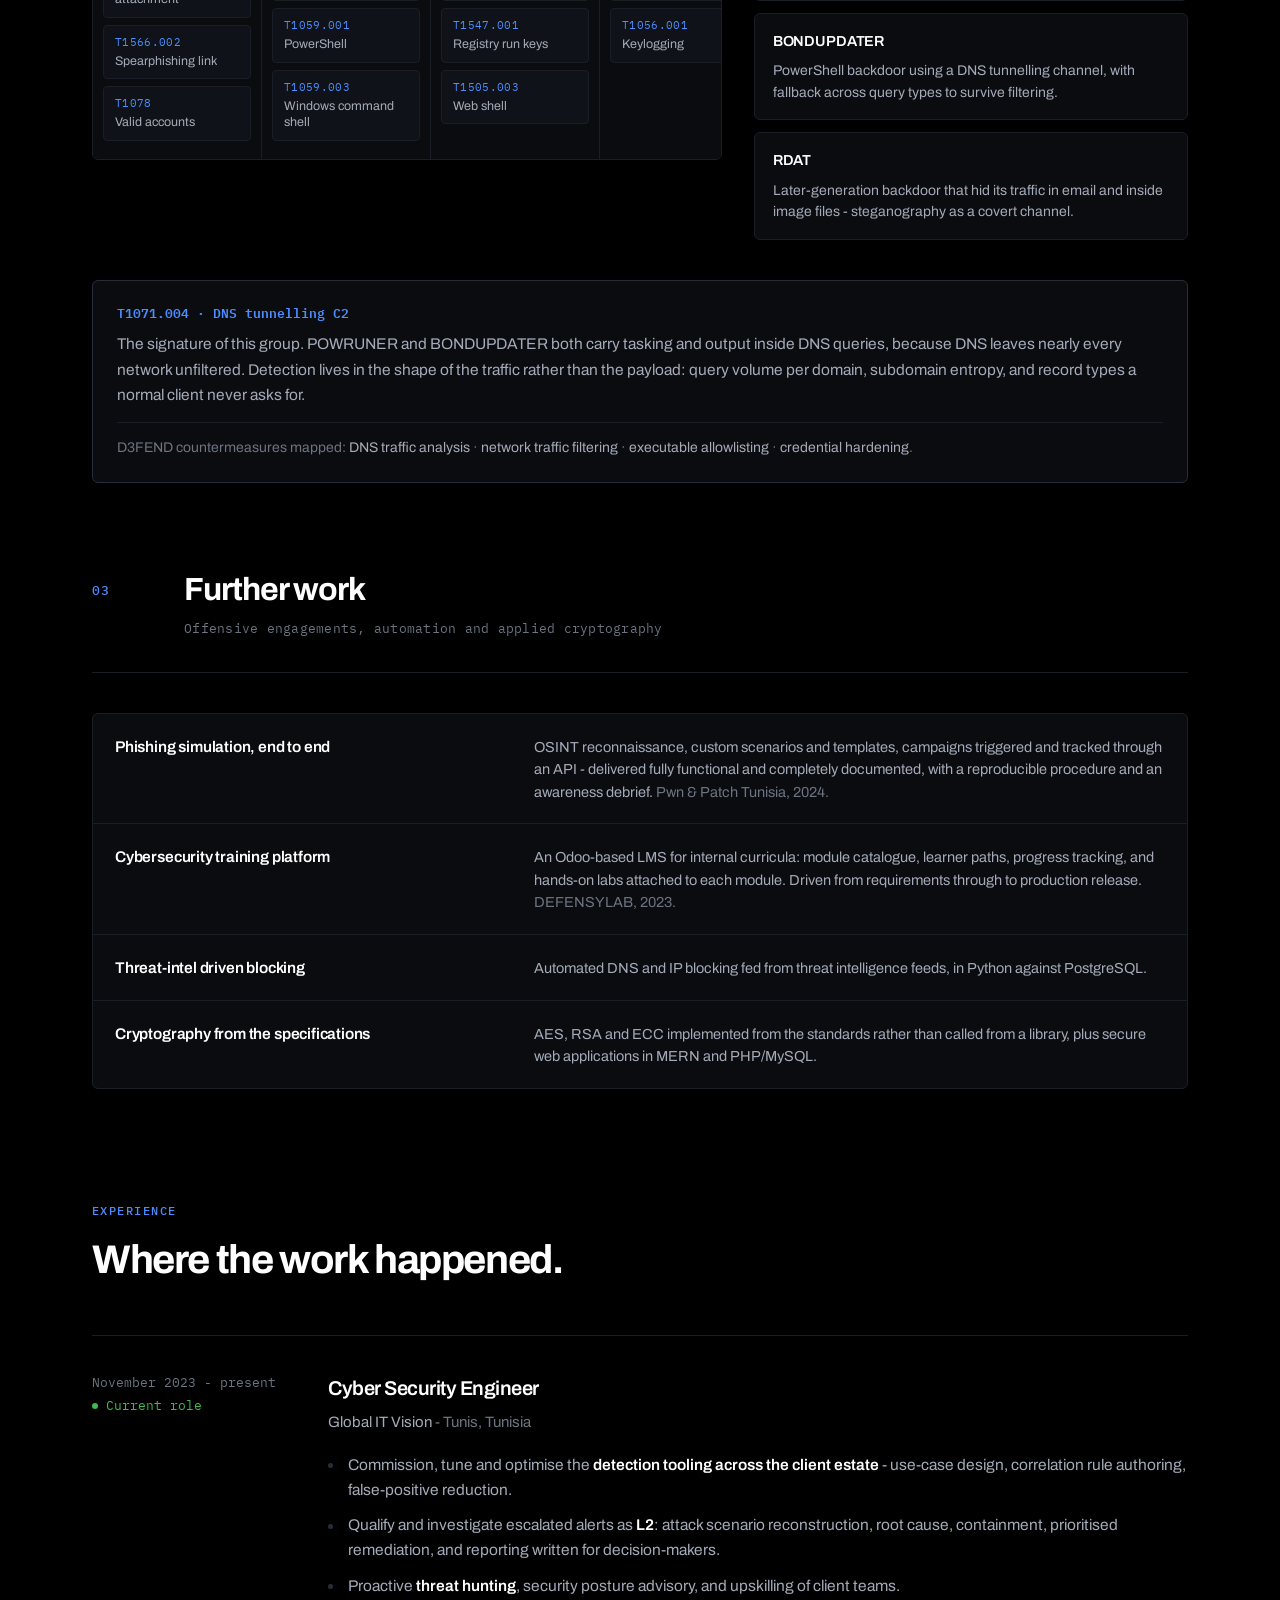
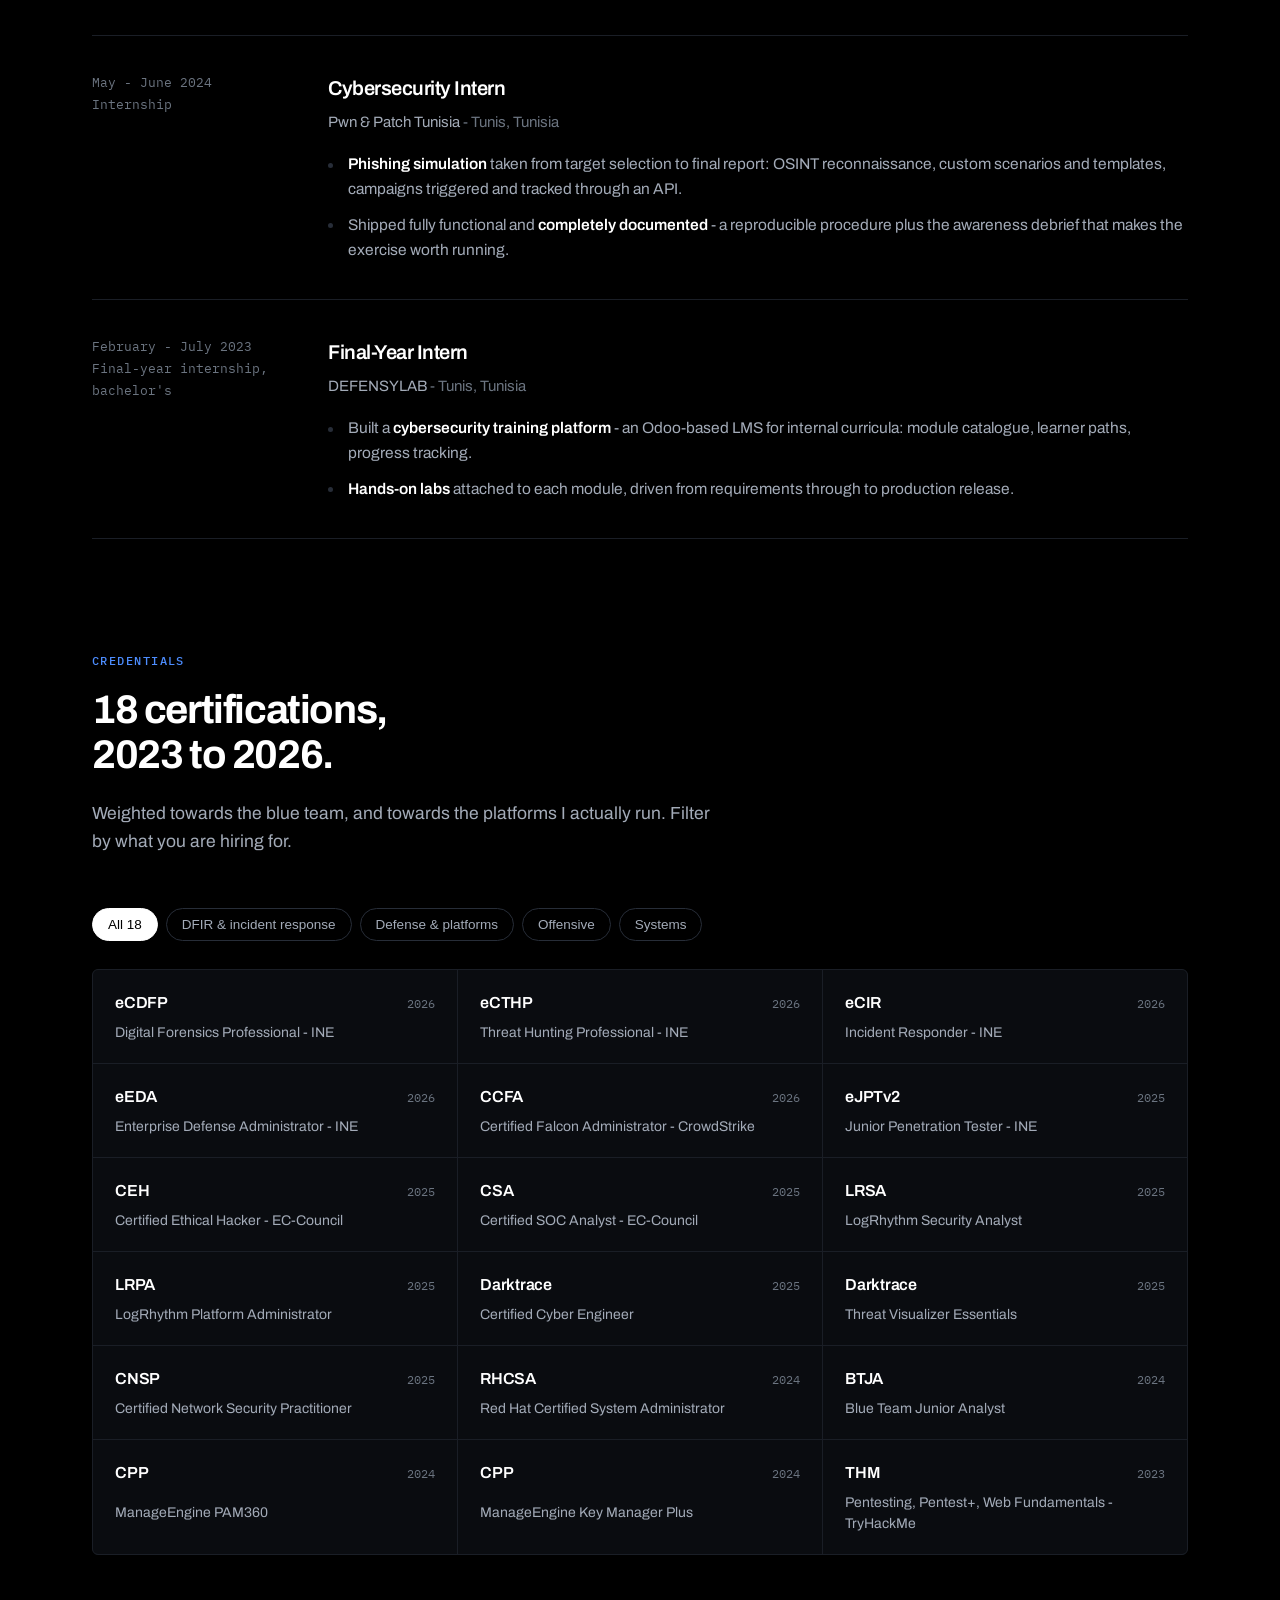
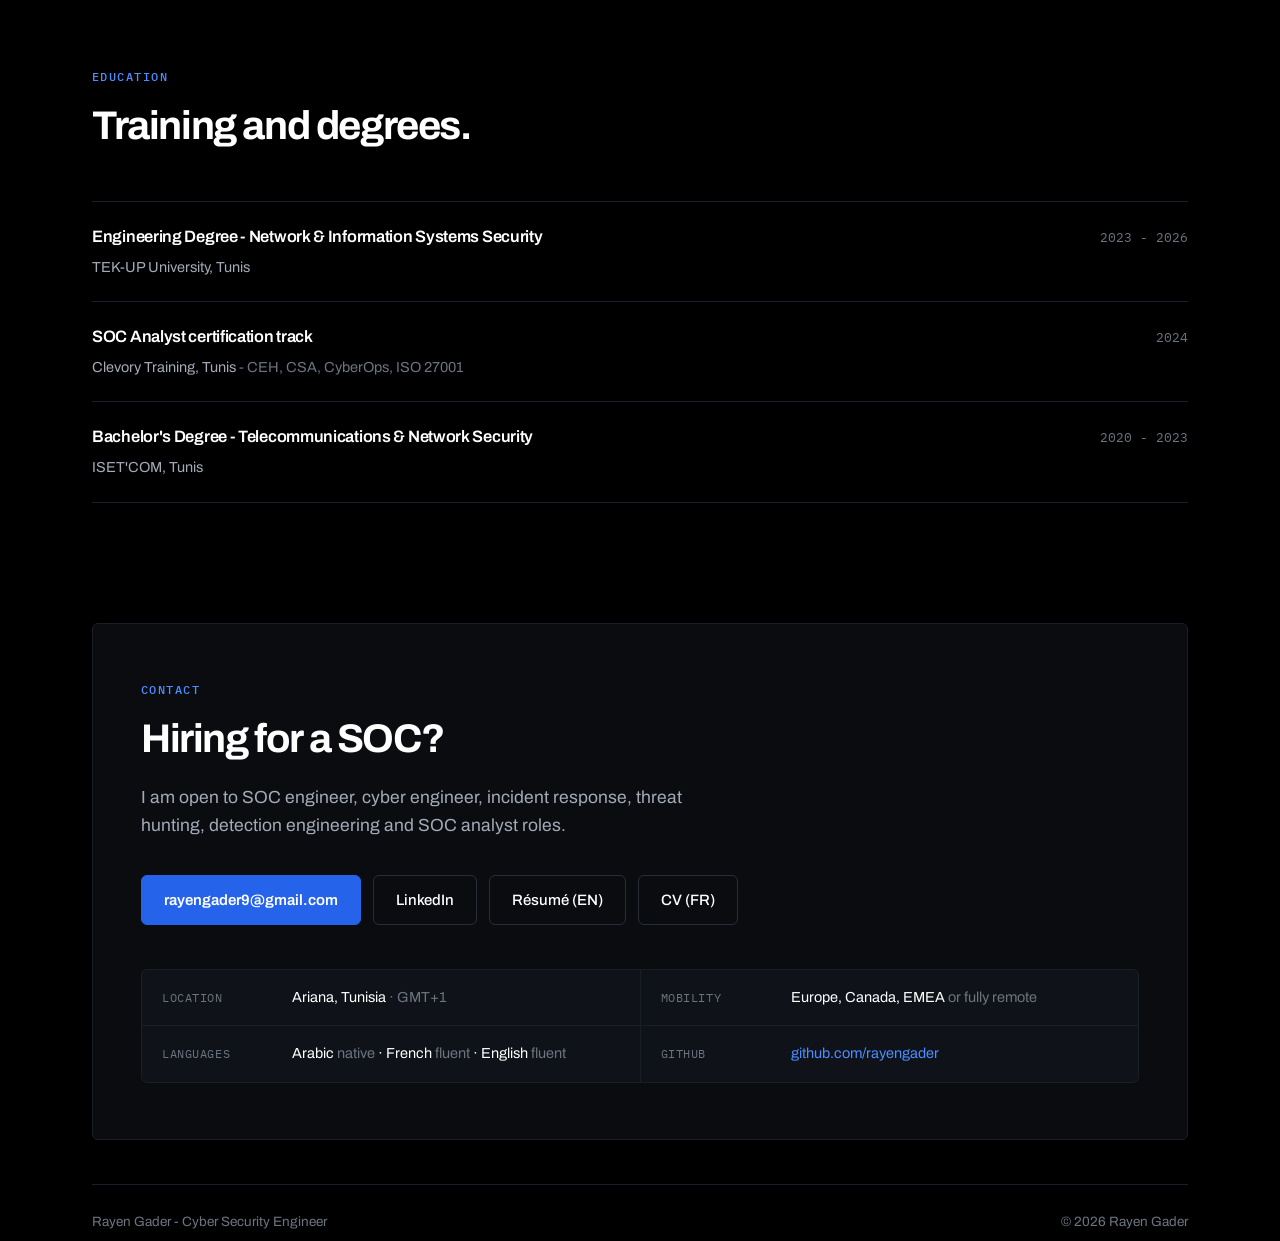
==== commit 60fa061c: "Replace every em dash with a plain hyphen Rayen writes with the hyphen; the em dash was not his. 62 " ====
--- a/index.html
+++ b/index.html
@@ -3,14 +3,14 @@
 <head>
 <meta charset="utf-8">
 <meta name="viewport" content="width=device-width, initial-scale=1, viewport-fit=cover">
-<title>Rayen Gader — Cyber Security Engineer</title>
+<title>Rayen Gader - Cyber Security Engineer</title>
 <meta name="description" content="Cyber Security Engineer and L2 SOC analyst. I deploy and tune Darktrace, LogRhythm and CrowdStrike across a managed SOC, and I built a ten-component detection and response chain measured at under a minute to alert.">
 <meta name="author" content="Rayen Gader">
 <meta name="theme-color" content="#000000">
 <link rel="canonical" href="https://rayengader.github.io/">
 
 <meta property="og:type" content="profile">
-<meta property="og:title" content="Rayen Gader — Cyber Security Engineer">
+<meta property="og:title" content="Rayen Gader - Cyber Security Engineer">
 <meta property="og:description" content="L2 SOC analyst and detection engineer. Darktrace, LogRhythm, CrowdStrike. A ten-component SOC built end to end, measured MTTD under one minute. 18 certifications.">
 <meta property="og:url" content="https://rayengader.github.io/">
 <meta name="twitter:card" content="summary">
@@ -42,12 +42,12 @@
   <!-- ============================ HERO ============================ -->
   <section class="hero">
     <div class="wrap">
-      <span class="availability"><span class="led" aria-hidden="true"></span>Open to opportunities — relocation or remote</span>
+      <span class="availability"><span class="led" aria-hidden="true"></span>Open to opportunities - relocation or remote</span>
       <h1>I build the detection, then answer for what it catches.</h1>
       <p class="hero-sub">
         Cyber Security Engineer and L2 SOC analyst. Two years deploying and tuning
         <strong>Darktrace</strong>, <strong>LogRhythm</strong> and <strong>CrowdStrike Falcon</strong>
-        across a managed SOC — and one project where I built the entire detection chain myself
+        across a managed SOC - and one project where I built the entire detection chain myself
         and put a stopwatch on it.
       </p>
       <div class="hero-actions">
@@ -66,7 +66,7 @@
       </div>
       <div class="metric">
         <div class="v">18</div>
-        <div class="l">certifications — INE, EC-Council, CrowdStrike, Red Hat</div>
+        <div class="l">certifications - INE, EC-Council, CrowdStrike, Red Hat</div>
       </div>
       <div class="metric">
         <div class="v">&lt; 60 s</div>
@@ -87,7 +87,7 @@
         <h2>Both halves of the job, not one.</h2>
         <p class="section-lead">
           Most people in a security operations centre either run the tooling or work the queue.
-          I do both — I commission and tune the detection platforms across a client estate, and
+          I do both - I commission and tune the detection platforms across a client estate, and
           I am the analyst who investigates what those same rules escalate.
           <strong>Building the detection and answering for it closes a loop most teams leave open.</strong>
         </p>
@@ -98,7 +98,7 @@
           <h3>Detection engineering</h3>
           <p>
             Commissioning, tuning and optimising client detection platforms: use-case design against
-            real risk, correlation rule authoring, log source onboarding, and the unglamorous half —
+            real risk, correlation rule authoring, log source onboarding, and the unglamorous half -
             driving false positives down until the alert queue means something again.
           </p>
           <div class="cap-meta">LogRhythm AI Engine · Wazuh rules · Suricata · Falcon policy</div>
@@ -118,7 +118,7 @@
           <h3>Threat hunting &amp; intelligence</h3>
           <p>
             Proactive hunting between incidents, adversary profiling against MITRE ATT&amp;CK, and
-            turning intelligence into something operational — detection rules and D3FEND
+            turning intelligence into something operational - detection rules and D3FEND
             countermeasures rather than a report nobody actions.
           </p>
           <div class="cap-meta">MITRE ATT&amp;CK · D3FEND · OpenCTI · IoC analysis</div>
@@ -140,9 +140,9 @@
       </div>
 
       <div class="stack">
-        <div class="stack-item"><div class="sn">Darktrace</div><div class="sc">NDR — certified</div></div>
-        <div class="stack-item"><div class="sn">LogRhythm</div><div class="sc">SIEM — LRSA, LRPA</div></div>
-        <div class="stack-item"><div class="sn">CrowdStrike Falcon</div><div class="sc">XDR — CCFA</div></div>
+        <div class="stack-item"><div class="sn">Darktrace</div><div class="sc">NDR - certified</div></div>
+        <div class="stack-item"><div class="sn">LogRhythm</div><div class="sc">SIEM - LRSA, LRPA</div></div>
+        <div class="stack-item"><div class="sn">CrowdStrike Falcon</div><div class="sc">XDR - CCFA</div></div>
         <div class="stack-item"><div class="sn">Palo Alto</div><div class="sc">NGFW</div></div>
         <div class="stack-item"><div class="sn">Wazuh</div><div class="sc">SIEM / HIDS</div></div>
         <div class="stack-item"><div class="sn">Suricata</div><div class="sc">NIDS</div></div>
@@ -176,7 +176,7 @@
               <p>
                 Ten components, <strong>eight of them open source</strong>, segmented behind a Palo Alto
                 NGFW and aligned to the <strong>NIST SP 800-61</strong> incident response lifecycle.
-                Detection, enrichment, case management and notification wired into one chain — then
+                Detection, enrichment, case management and notification wired into one chain - then
                 validated with two end-to-end MITRE ATT&amp;CK scenarios rather than a dashboard screenshot.
               </p>
               <p>
@@ -323,7 +323,7 @@
             <span class="lg lg-note">CrowdStrike runs out-of-band in its own cloud console</span>
           </div>
         </div>
-        <p class="sim-note">Both scenarios were replayed against the live build — Kali 192.168.10.129 against the DMZ. IP addresses and rule IDs are the real ones from the project.</p>
+        <p class="sim-note">Both scenarios were replayed against the live build - Kali 192.168.10.129 against the DMZ. IP addresses and rule IDs are the real ones from the project.</p>
 
         <div class="components">
           <div class="comp">
@@ -360,7 +360,7 @@
               </p>
               <p>
                 Intelligence is worth only the detection it produces, so the deliverable was not the
-                report — it was a set of <strong>actionable detection rules</strong> and the matching
+                report - it was a set of <strong>actionable detection rules</strong> and the matching
                 <strong>MITRE D3FEND</strong> countermeasures. Select any technique to see what it
                 looked like in this group's hands.
               </p>
@@ -373,36 +373,36 @@
             <div class="matrix">
               <div class="tactic">
                 <h4>Initial access</h4>
-                <button type="button" class="tq" aria-expanded="false" data-d="Weaponised Office documents sent to targeted staff — the group's most consistent entry point, and the reason attachment detonation and macro policy carry so much weight against them."><span class="tid">T1566.001</span><span class="tnm">Spearphishing attachment</span></button>
+                <button type="button" class="tq" aria-expanded="false" data-d="Weaponised Office documents sent to targeted staff - the group's most consistent entry point, and the reason attachment detonation and macro policy carry so much weight against them."><span class="tid">T1566.001</span><span class="tnm">Spearphishing attachment</span></button>
                 <button type="button" class="tq" aria-expanded="false" data-d="Credential-harvesting links, often on infrastructure impersonating a service the target already uses."><span class="tid">T1566.002</span><span class="tnm">Spearphishing link</span></button>
-                <button type="button" class="tq" aria-expanded="false" data-d="Harvested credentials reused to log in as a legitimate user — no malware on the wire, which is why identity telemetry matters as much as endpoint telemetry."><span class="tid">T1078</span><span class="tnm">Valid accounts</span></button>
+                <button type="button" class="tq" aria-expanded="false" data-d="Harvested credentials reused to log in as a legitimate user - no malware on the wire, which is why identity telemetry matters as much as endpoint telemetry."><span class="tid">T1078</span><span class="tnm">Valid accounts</span></button>
               </div>
               <div class="tactic">
                 <h4>Execution</h4>
-                <button type="button" class="tq" aria-expanded="false" data-d="Execution depends on the recipient opening the document and enabling content — the hinge the whole intrusion turns on."><span class="tid">T1204.002</span><span class="tnm">User execution: file</span></button>
+                <button type="button" class="tq" aria-expanded="false" data-d="Execution depends on the recipient opening the document and enabling content - the hinge the whole intrusion turns on."><span class="tid">T1204.002</span><span class="tnm">User execution: file</span></button>
                 <button type="button" class="tq" aria-expanded="false" data-d="PowerShell is the group's working language: BONDUPDATER is written in it, which makes script block logging one of the highest-yield log sources against them."><span class="tid">T1059.001</span><span class="tnm">PowerShell</span></button>
                 <button type="button" class="tq" aria-expanded="false" data-d="Native command shell used for discovery and to run tasking delivered by the backdoor."><span class="tid">T1059.003</span><span class="tnm">Windows command shell</span></button>
               </div>
               <div class="tactic">
                 <h4>Persistence</h4>
-                <button type="button" class="tq" aria-expanded="false" data-d="Scheduled tasks re-launch the backdoor on a timer — durable, ordinary-looking, and visible in Windows event 4698 if you are collecting it."><span class="tid">T1053.005</span><span class="tnm">Scheduled task</span></button>
+                <button type="button" class="tq" aria-expanded="false" data-d="Scheduled tasks re-launch the backdoor on a timer - durable, ordinary-looking, and visible in Windows event 4698 if you are collecting it."><span class="tid">T1053.005</span><span class="tnm">Scheduled task</span></button>
                 <button type="button" class="tq" aria-expanded="false" data-d="Run keys for persistence across reboot: cheap for the attacker, and cheap to detect once registry auditing is on."><span class="tid">T1547.001</span><span class="tnm">Registry run keys</span></button>
-                <button type="button" class="tq" aria-expanded="false" data-d="Web shells dropped on internet-facing servers keep access alive even after the endpoint side is cleaned — the same technique the SQL injection scenario above ends in."><span class="tid">T1505.003</span><span class="tnm">Web shell</span></button>
+                <button type="button" class="tq" aria-expanded="false" data-d="Web shells dropped on internet-facing servers keep access alive even after the endpoint side is cleaned - the same technique the SQL injection scenario above ends in."><span class="tid">T1505.003</span><span class="tnm">Web shell</span></button>
               </div>
               <div class="tactic">
                 <h4>Credential access</h4>
                 <button type="button" class="tq" aria-expanded="false" data-d="Credential dumping from LSASS to collect the material that turns one host into many."><span class="tid">T1003.001</span><span class="tnm">LSASS memory</span></button>
-                <button type="button" class="tq" aria-expanded="false" data-d="Keylogging to capture what dumping cannot reach — credentials typed into applications rather than cached."><span class="tid">T1056.001</span><span class="tnm">Keylogging</span></button>
+                <button type="button" class="tq" aria-expanded="false" data-d="Keylogging to capture what dumping cannot reach - credentials typed into applications rather than cached."><span class="tid">T1056.001</span><span class="tnm">Keylogging</span></button>
               </div>
               <div class="tactic">
                 <h4>Discovery</h4>
                 <button type="button" class="tq" aria-expanded="false" data-d="Account enumeration to find the identities worth taking next."><span class="tid">T1087</span><span class="tnm">Account discovery</span></button>
-                <button type="button" class="tq" aria-expanded="false" data-d="Mapping reachable hosts before moving — a burst of this from one workstation is a strong hunting signal."><span class="tid">T1018</span><span class="tnm">Remote system discovery</span></button>
+                <button type="button" class="tq" aria-expanded="false" data-d="Mapping reachable hosts before moving - a burst of this from one workstation is a strong hunting signal."><span class="tid">T1018</span><span class="tnm">Remote system discovery</span></button>
                 <button type="button" class="tq" aria-expanded="false" data-d="Enumerating live connections to understand the segment and what the host can reach."><span class="tid">T1049</span><span class="tnm">Network connections</span></button>
               </div>
               <div class="tactic">
                 <h4>Lateral movement</h4>
-                <button type="button" class="tq" aria-expanded="false" data-d="RDP with stolen credentials — legitimate protocol, legitimate account, which is why this surfaces as an identity anomaly long before it surfaces as malware."><span class="tid">T1021.001</span><span class="tnm">Remote desktop</span></button>
+                <button type="button" class="tq" aria-expanded="false" data-d="RDP with stolen credentials - legitimate protocol, legitimate account, which is why this surfaces as an identity anomaly long before it surfaces as malware."><span class="tid">T1021.001</span><span class="tnm">Remote desktop</span></button>
                 <button type="button" class="tq" aria-expanded="false" data-d="SMB and administrative shares used to move tooling between hosts."><span class="tid">T1021.002</span><span class="tnm">SMB / admin shares</span></button>
               </div>
               <div class="tactic">
@@ -429,7 +429,7 @@
             </article>
             <article class="mal">
               <h4>RDAT</h4>
-              <p>Later-generation backdoor that hid its traffic in email and inside image files — steganography as a covert channel.</p>
+              <p>Later-generation backdoor that hid its traffic in email and inside image files - steganography as a covert channel.</p>
             </article>
           </div>
         </div>
@@ -454,7 +454,7 @@
         <div class="minor">
           <div class="minor-row">
             <div class="mt">Phishing simulation, end to end</div>
-            <div class="md">OSINT reconnaissance, custom scenarios and templates, campaigns triggered and tracked through an API — delivered fully functional and completely documented, with a reproducible procedure and an awareness debrief. <span style="color:var(--ink-3)">Pwn &amp; Patch Tunisia, 2024.</span></div>
+            <div class="md">OSINT reconnaissance, custom scenarios and templates, campaigns triggered and tracked through an API - delivered fully functional and completely documented, with a reproducible procedure and an awareness debrief. <span style="color:var(--ink-3)">Pwn &amp; Patch Tunisia, 2024.</span></div>
           </div>
           <div class="minor-row">
             <div class="mt">Cybersecurity training platform</div>
@@ -484,14 +484,14 @@
       <div class="roles">
         <article class="role">
           <div class="period">
-            November 2023 — present<br>
+            November 2023 - present<br>
             <span class="now"><span class="led" aria-hidden="true"></span>Current role</span>
           </div>
           <div>
             <h3>Cyber Security Engineer</h3>
-            <div class="org">Global IT Vision <span class="loc">— Tunis, Tunisia</span></div>
+            <div class="org">Global IT Vision <span class="loc">- Tunis, Tunisia</span></div>
             <ul>
-              <li>Commission, tune and optimise the <strong>detection tooling across the client estate</strong> — use-case design, correlation rule authoring, false-positive reduction.</li>
+              <li>Commission, tune and optimise the <strong>detection tooling across the client estate</strong> - use-case design, correlation rule authoring, false-positive reduction.</li>
               <li>Qualify and investigate escalated alerts as <strong>L2</strong>: attack scenario reconstruction, root cause, containment, prioritised remediation, and reporting written for decision-makers.</li>
               <li>Proactive <strong>threat hunting</strong>, security posture advisory, and upskilling of client teams.</li>
             </ul>
@@ -499,24 +499,24 @@
         </article>
 
         <article class="role">
-          <div class="period">May — June 2024<br><span>Internship</span></div>
+          <div class="period">May - June 2024<br><span>Internship</span></div>
           <div>
             <h3>Cybersecurity Intern</h3>
-            <div class="org">Pwn &amp; Patch Tunisia <span class="loc">— Tunis, Tunisia</span></div>
+            <div class="org">Pwn &amp; Patch Tunisia <span class="loc">- Tunis, Tunisia</span></div>
             <ul>
               <li><strong>Phishing simulation</strong> taken from target selection to final report: OSINT reconnaissance, custom scenarios and templates, campaigns triggered and tracked through an API.</li>
-              <li>Shipped fully functional and <strong>completely documented</strong> — a reproducible procedure plus the awareness debrief that makes the exercise worth running.</li>
+              <li>Shipped fully functional and <strong>completely documented</strong> - a reproducible procedure plus the awareness debrief that makes the exercise worth running.</li>
             </ul>
           </div>
         </article>
 
         <article class="role">
-          <div class="period">February — July 2023<br><span>Final-year internship, bachelor's</span></div>
+          <div class="period">February - July 2023<br><span>Final-year internship, bachelor's</span></div>
           <div>
             <h3>Final-Year Intern</h3>
-            <div class="org">DEFENSYLAB <span class="loc">— Tunis, Tunisia</span></div>
+            <div class="org">DEFENSYLAB <span class="loc">- Tunis, Tunisia</span></div>
             <ul>
-              <li>Built a <strong>cybersecurity training platform</strong> — an Odoo-based LMS for internal curricula: module catalogue, learner paths, progress tracking.</li>
+              <li>Built a <strong>cybersecurity training platform</strong> - an Odoo-based LMS for internal curricula: module catalogue, learner paths, progress tracking.</li>
               <li><strong>Hands-on labs</strong> attached to each module, driven from requirements through to production release.</li>
             </ul>
           </div>
@@ -546,14 +546,14 @@
       </div>
 
       <div class="certs" id="cert-grid">
-        <div class="cert" data-domain="dfir"><span class="ac">eCDFP</span><span class="yr">2026</span><span class="full">Digital Forensics Professional — INE</span></div>
-        <div class="cert" data-domain="dfir"><span class="ac">eCTHP</span><span class="yr">2026</span><span class="full">Threat Hunting Professional — INE</span></div>
-        <div class="cert" data-domain="dfir"><span class="ac">eCIR</span><span class="yr">2026</span><span class="full">Incident Responder — INE</span></div>
-        <div class="cert" data-domain="defense"><span class="ac">eEDA</span><span class="yr">2026</span><span class="full">Enterprise Defense Administrator — INE</span></div>
-        <div class="cert" data-domain="defense"><span class="ac">CCFA</span><span class="yr">2026</span><span class="full">Certified Falcon Administrator — CrowdStrike</span></div>
-        <div class="cert" data-domain="offense"><span class="ac">eJPTv2</span><span class="yr">2025</span><span class="full">Junior Penetration Tester — INE</span></div>
-        <div class="cert" data-domain="offense"><span class="ac">CEH</span><span class="yr">2025</span><span class="full">Certified Ethical Hacker — EC-Council</span></div>
-        <div class="cert" data-domain="dfir"><span class="ac">CSA</span><span class="yr">2025</span><span class="full">Certified SOC Analyst — EC-Council</span></div>
+        <div class="cert" data-domain="dfir"><span class="ac">eCDFP</span><span class="yr">2026</span><span class="full">Digital Forensics Professional - INE</span></div>
+        <div class="cert" data-domain="dfir"><span class="ac">eCTHP</span><span class="yr">2026</span><span class="full">Threat Hunting Professional - INE</span></div>
+        <div class="cert" data-domain="dfir"><span class="ac">eCIR</span><span class="yr">2026</span><span class="full">Incident Responder - INE</span></div>
+        <div class="cert" data-domain="defense"><span class="ac">eEDA</span><span class="yr">2026</span><span class="full">Enterprise Defense Administrator - INE</span></div>
+        <div class="cert" data-domain="defense"><span class="ac">CCFA</span><span class="yr">2026</span><span class="full">Certified Falcon Administrator - CrowdStrike</span></div>
+        <div class="cert" data-domain="offense"><span class="ac">eJPTv2</span><span class="yr">2025</span><span class="full">Junior Penetration Tester - INE</span></div>
+        <div class="cert" data-domain="offense"><span class="ac">CEH</span><span class="yr">2025</span><span class="full">Certified Ethical Hacker - EC-Council</span></div>
+        <div class="cert" data-domain="dfir"><span class="ac">CSA</span><span class="yr">2025</span><span class="full">Certified SOC Analyst - EC-Council</span></div>
         <div class="cert" data-domain="defense"><span class="ac">LRSA</span><span class="yr">2025</span><span class="full">LogRhythm Security Analyst</span></div>
         <div class="cert" data-domain="defense"><span class="ac">LRPA</span><span class="yr">2025</span><span class="full">LogRhythm Platform Administrator</span></div>
         <div class="cert" data-domain="defense"><span class="ac">Darktrace</span><span class="yr">2025</span><span class="full">Certified Cyber Engineer</span></div>
@@ -563,7 +563,7 @@
         <div class="cert" data-domain="dfir"><span class="ac">BTJA</span><span class="yr">2024</span><span class="full">Blue Team Junior Analyst</span></div>
         <div class="cert" data-domain="defense"><span class="ac">CPP</span><span class="yr">2024</span><span class="full">ManageEngine PAM360</span></div>
         <div class="cert" data-domain="defense"><span class="ac">CPP</span><span class="yr">2024</span><span class="full">ManageEngine Key Manager Plus</span></div>
-        <div class="cert" data-domain="offense"><span class="ac">THM</span><span class="yr">2023</span><span class="full">Pentesting, Pentest+, Web Fundamentals — TryHackMe</span></div>
+        <div class="cert" data-domain="offense"><span class="ac">THM</span><span class="yr">2023</span><span class="full">Pentesting, Pentest+, Web Fundamentals - TryHackMe</span></div>
       </div>
     </div>
   </section>
@@ -579,24 +579,24 @@
       <div class="edu">
         <div class="deg">
           <div>
-            <div class="d">Engineering Degree — Network &amp; Information Systems Security</div>
+            <div class="d">Engineering Degree - Network &amp; Information Systems Security</div>
             <div class="i">TEK-UP University, Tunis</div>
           </div>
-          <div class="y">2023 — 2026</div>
+          <div class="y">2023 - 2026</div>
         </div>
         <div class="deg">
           <div>
             <div class="d">SOC Analyst certification track</div>
-            <div class="i">Clevory Training, Tunis <span class="sub">— CEH, CSA, CyberOps, ISO 27001</span></div>
+            <div class="i">Clevory Training, Tunis <span class="sub">- CEH, CSA, CyberOps, ISO 27001</span></div>
           </div>
           <div class="y">2024</div>
         </div>
         <div class="deg">
           <div>
-            <div class="d">Bachelor's Degree — Telecommunications &amp; Network Security</div>
+            <div class="d">Bachelor's Degree - Telecommunications &amp; Network Security</div>
             <div class="i">ISET'COM, Tunis</div>
           </div>
-          <div class="y">2020 — 2023</div>
+          <div class="y">2020 - 2023</div>
         </div>
       </div>
     </div>
--- a/assets/css/style.css
+++ b/assets/css/style.css
@@ -30,7 +30,7 @@
   --blue-wash:  rgba(77,141,255,.10);
   --blue-line:  rgba(77,141,255,.38);
 
-  /* incident state — simulation only */
+  /* incident state - simulation only */
   --crit:       #F0564D;
   --ok:         #3FB950;
 
@@ -315,7 +315,7 @@
 .node.crit .n-label{ fill: #F0564D; }
 .packet{ fill: #F0564D; }
 
-/* event feed — a product activity list, not a terminal */
+/* event feed - a product activity list, not a terminal */
 .sim-feed{
   border-top: 1px solid var(--line);
   padding: 8px 22px 16px;
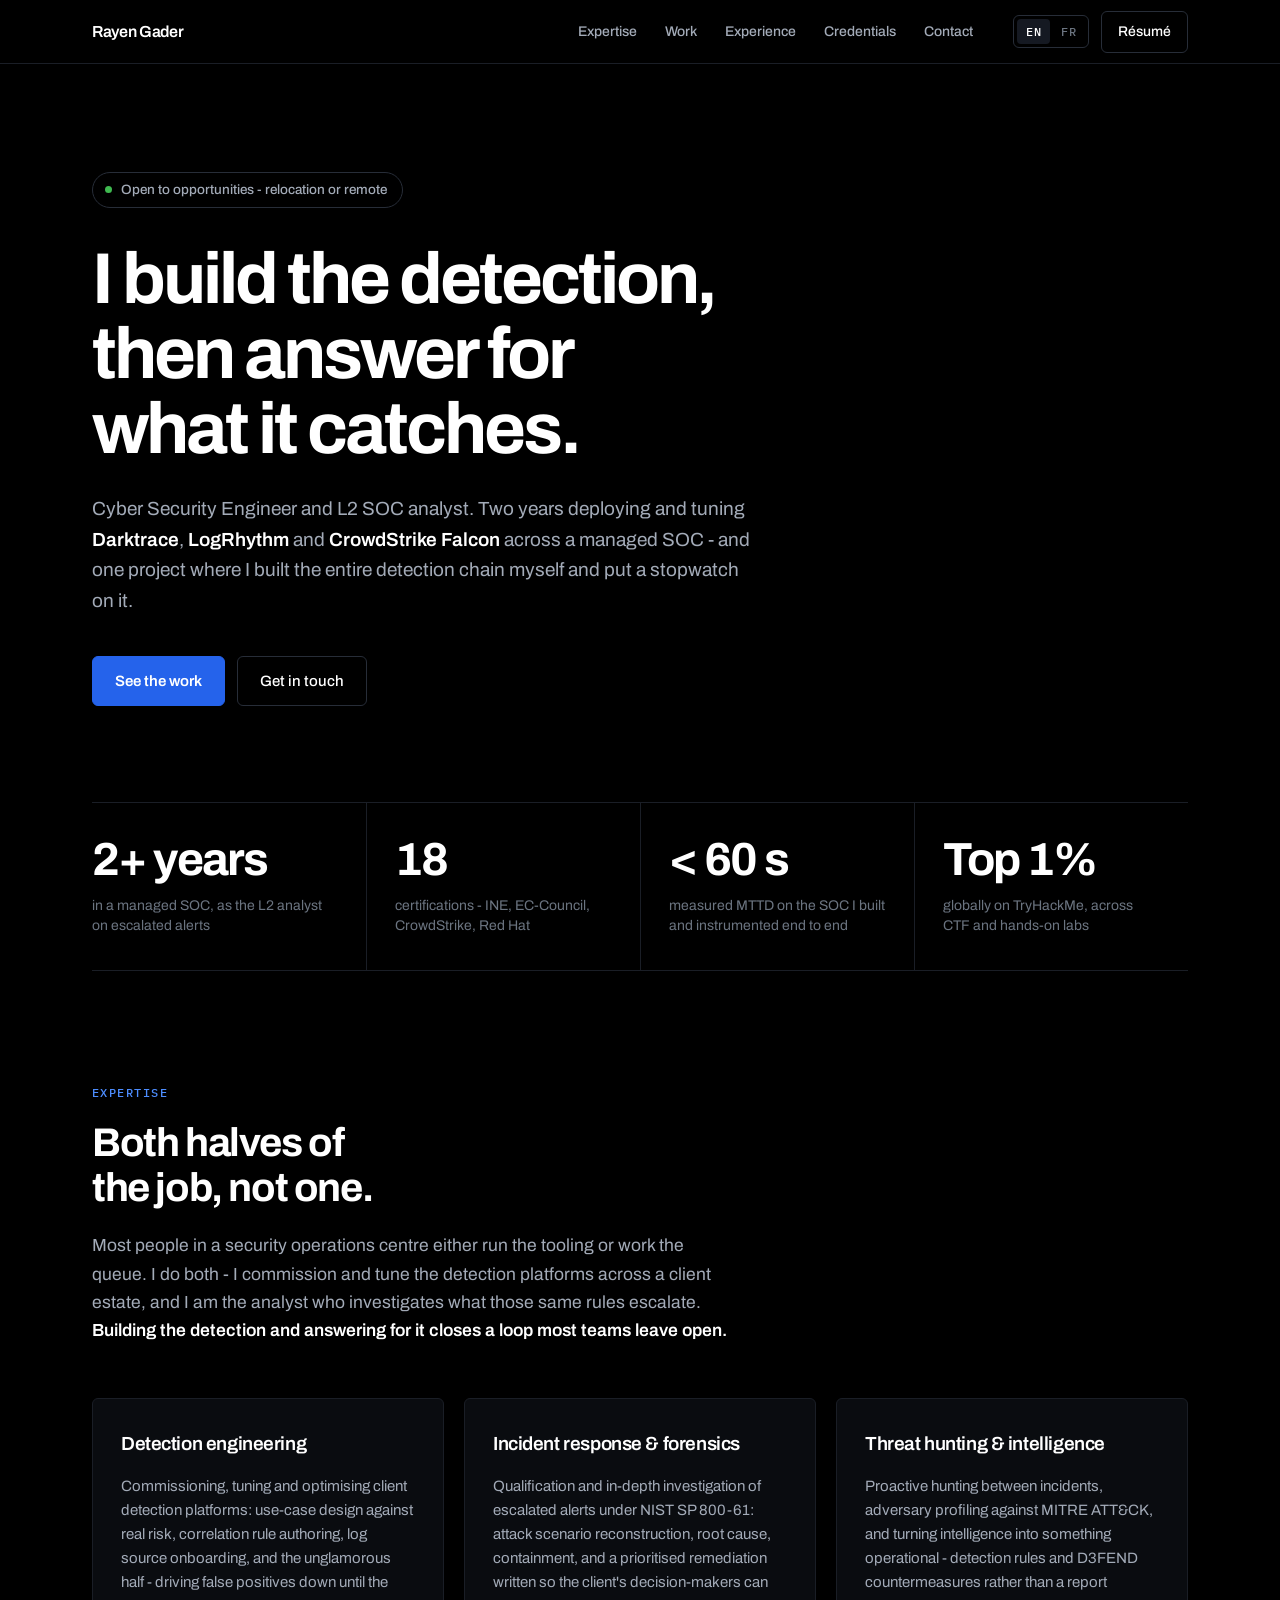
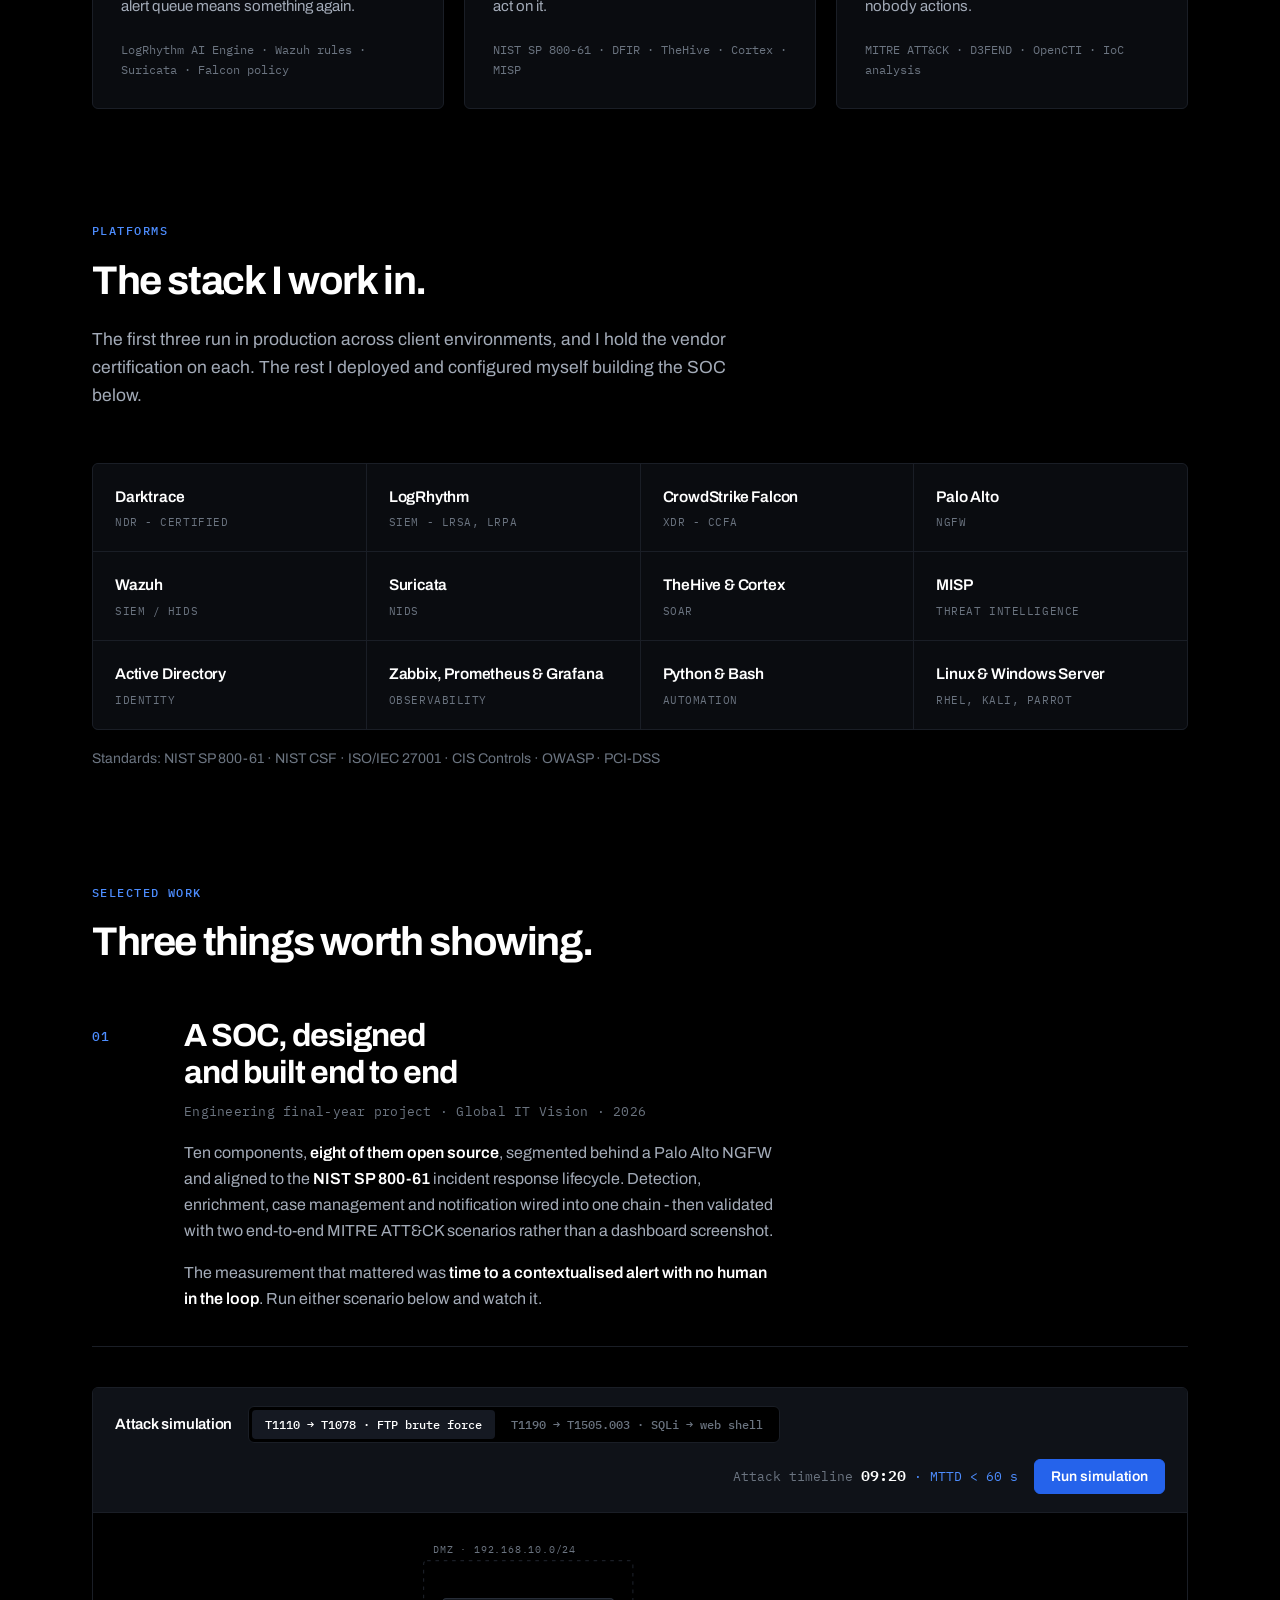
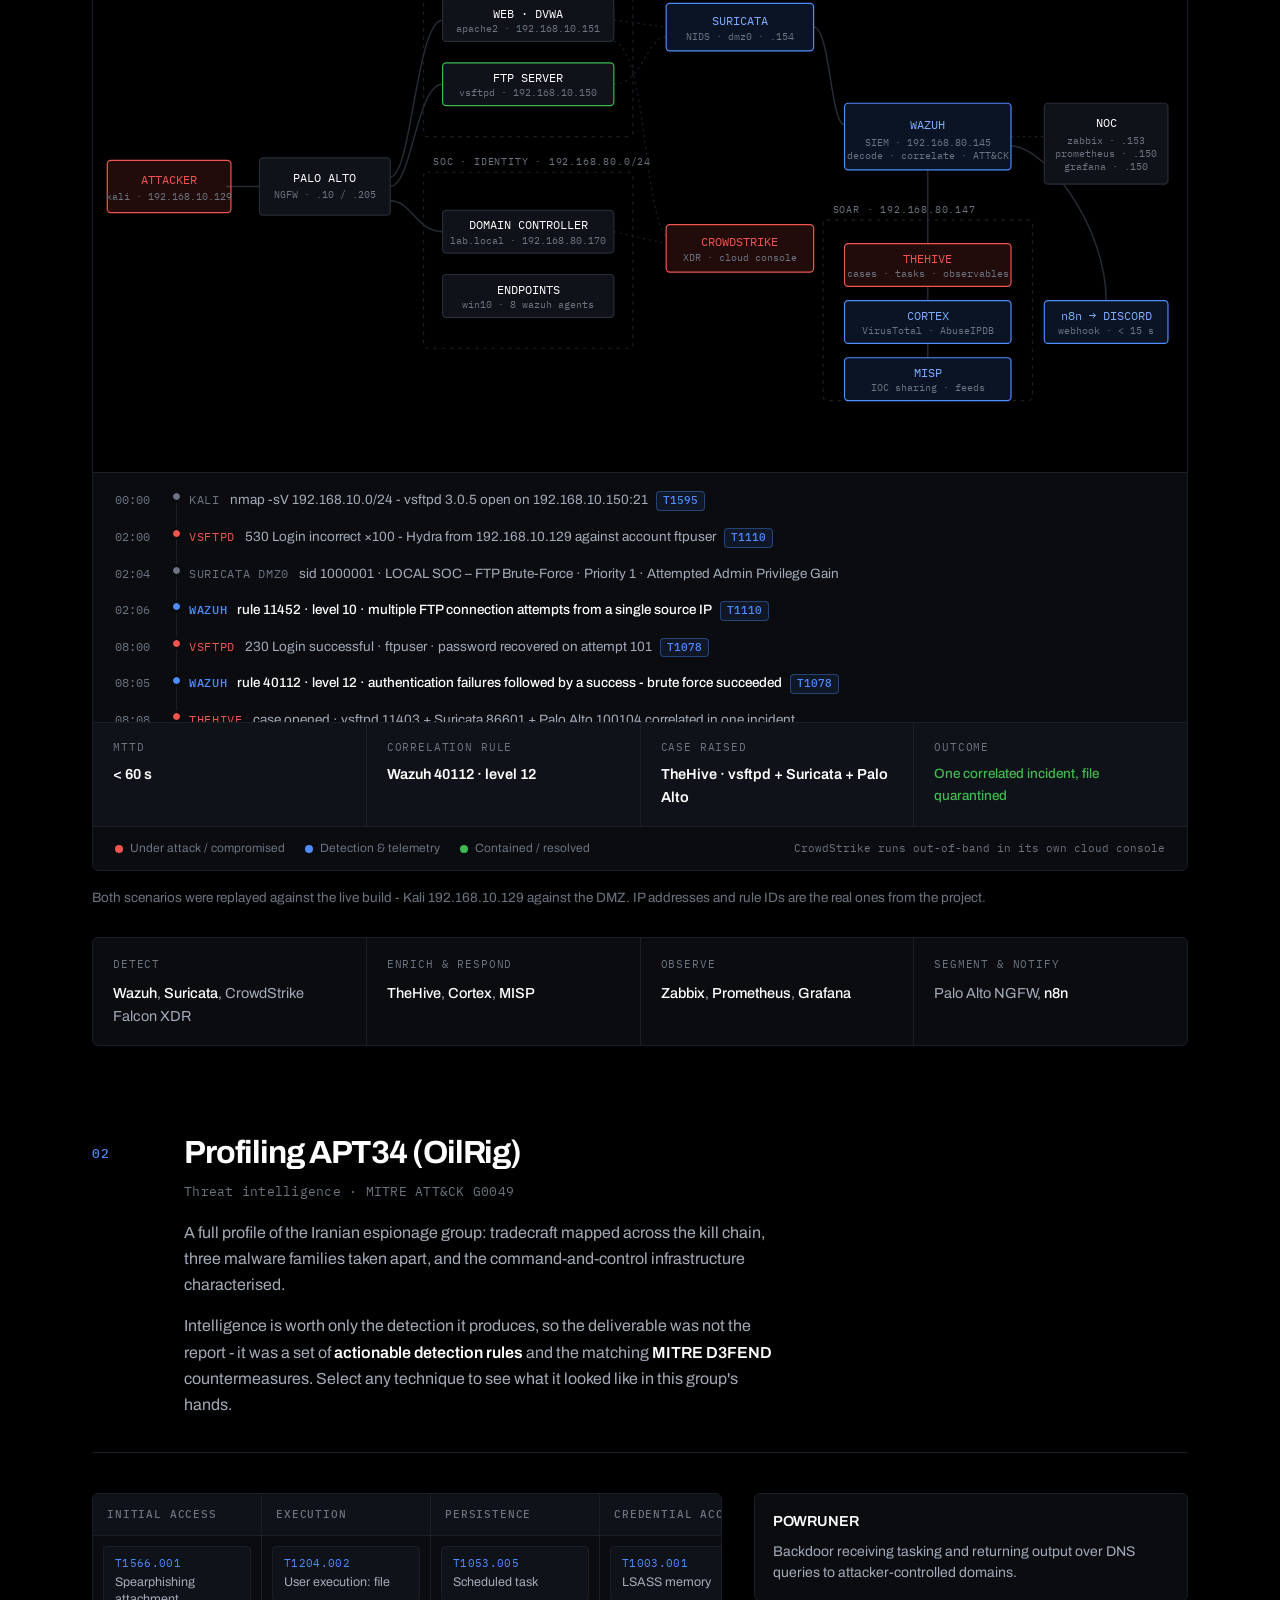
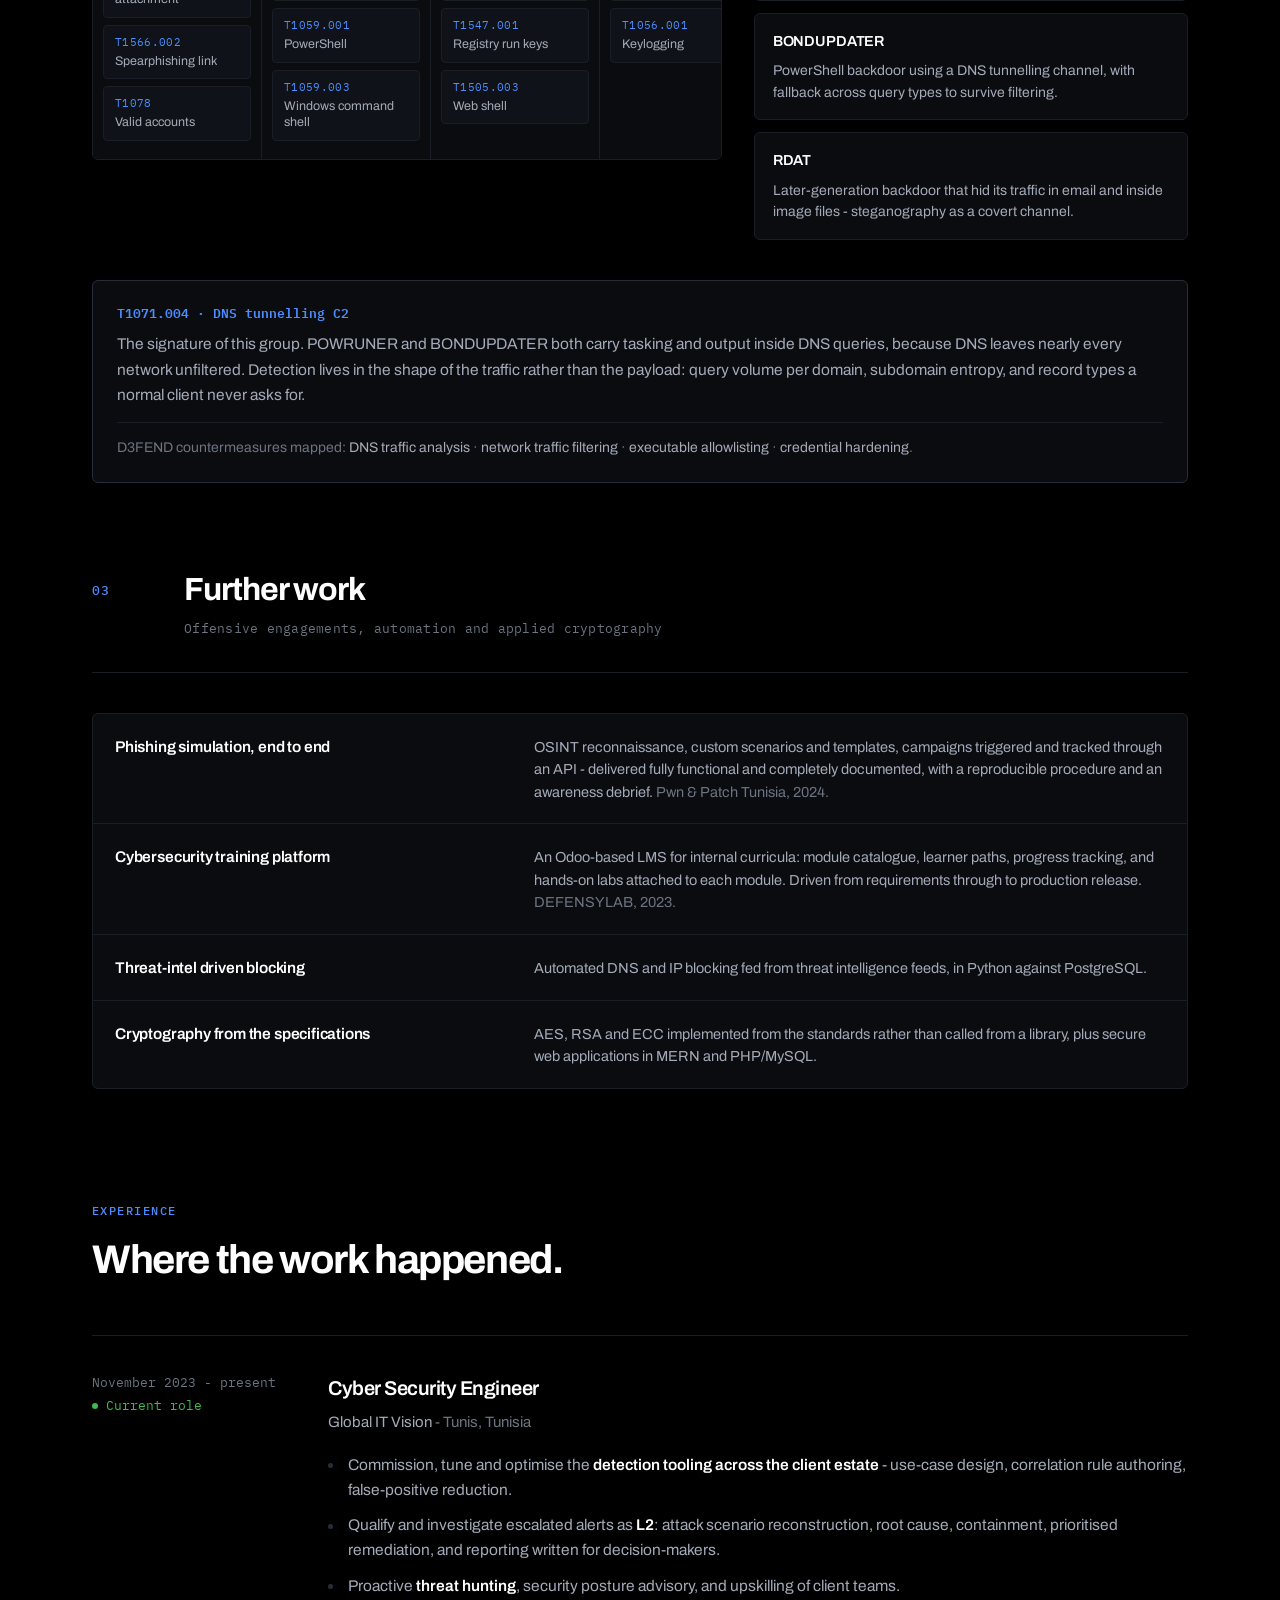
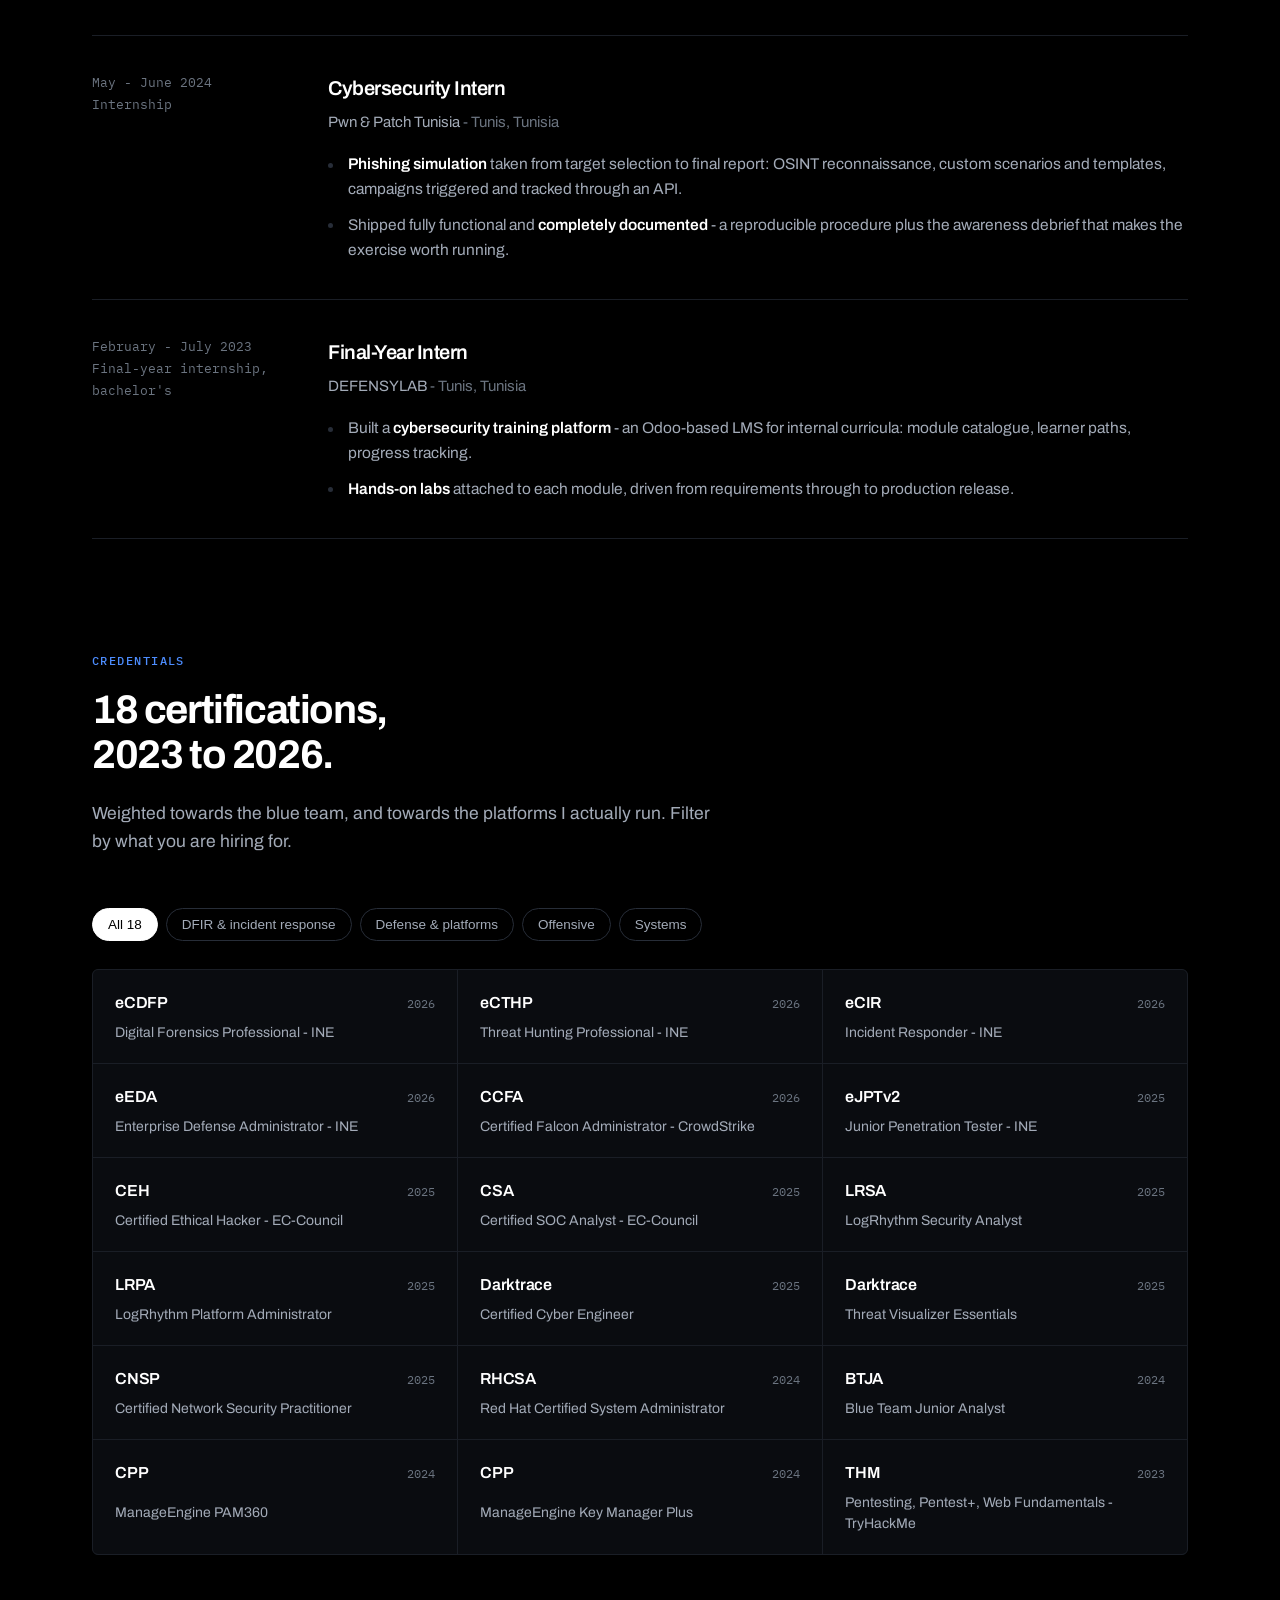
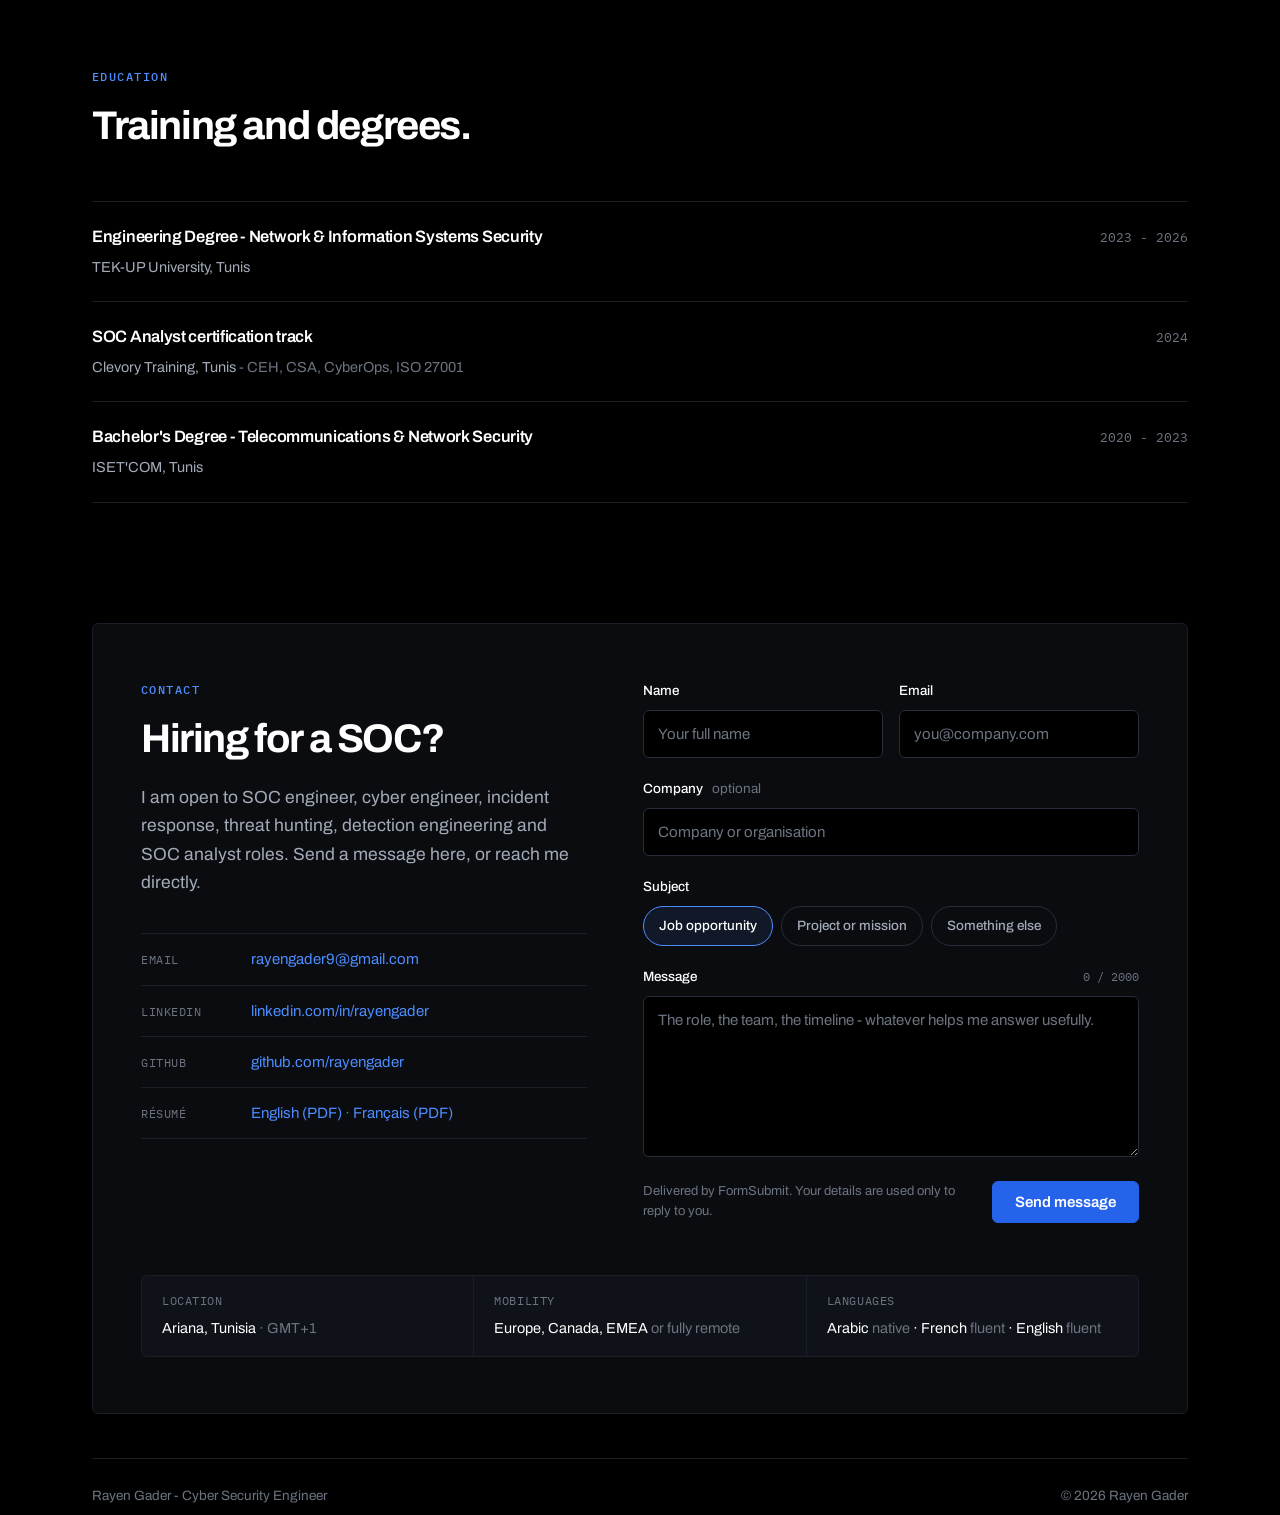
==== commit b624e219: "Add contact form and one-click English / French switch The contact section gains a validated form th" ====
--- a/index.html
+++ b/index.html
@@ -10,6 +10,8 @@
 <link rel="canonical" href="https://rayengader.github.io/">
 
 <meta property="og:type" content="profile">
+<meta property="og:locale" content="en_GB">
+<meta property="og:locale:alternate" content="fr_FR">
 <meta property="og:title" content="Rayen Gader - Cyber Security Engineer">
 <meta property="og:description" content="L2 SOC analyst and detection engineer. Darktrace, LogRhythm, CrowdStrike. A ten-component SOC built end to end, measured MTTD under one minute. 18 certifications.">
 <meta property="og:url" content="https://rayengader.github.io/">
@@ -33,7 +35,13 @@
       <a href="#credentials">Credentials</a>
       <a href="#contact">Contact</a>
     </nav>
-    <a class="btn btn-sm" href="assets/cv/CV_Rayen_Gader_EN.pdf" target="_blank" rel="noopener">Résumé</a>
+    <div class="nav-tools">
+      <div class="lang" role="group" aria-label="Language">
+        <button type="button" data-lang="en" lang="en" aria-pressed="true" title="English">EN</button>
+        <button type="button" data-lang="fr" lang="fr" aria-pressed="false" title="Français">FR</button>
+      </div>
+      <a class="btn btn-sm" id="nav-cv" href="assets/cv/CV_Rayen_Gader_EN.pdf" target="_blank" rel="noopener">Résumé</a>
+    </div>
   </div>
 </header>
 
@@ -128,7 +136,7 @@
   </section>
 
   <!-- ============================ STACK ============================ -->
-  <section class="section">
+  <section class="section" id="platforms">
     <div class="wrap">
       <div class="section-head">
         <p class="eyebrow">Platforms</p>
@@ -454,11 +462,11 @@
         <div class="minor">
           <div class="minor-row">
             <div class="mt">Phishing simulation, end to end</div>
-            <div class="md">OSINT reconnaissance, custom scenarios and templates, campaigns triggered and tracked through an API - delivered fully functional and completely documented, with a reproducible procedure and an awareness debrief. <span style="color:var(--ink-3)">Pwn &amp; Patch Tunisia, 2024.</span></div>
+            <div class="md">OSINT reconnaissance, custom scenarios and templates, campaigns triggered and tracked through an API - delivered fully functional and completely documented, with a reproducible procedure and an awareness debrief. <span class="dim">Pwn &amp; Patch Tunisia, 2024.</span></div>
           </div>
           <div class="minor-row">
             <div class="mt">Cybersecurity training platform</div>
-            <div class="md">An Odoo-based LMS for internal curricula: module catalogue, learner paths, progress tracking, and hands-on labs attached to each module. Driven from requirements through to production release. <span style="color:var(--ink-3)">DEFENSYLAB, 2023.</span></div>
+            <div class="md">An Odoo-based LMS for internal curricula: module catalogue, learner paths, progress tracking, and hands-on labs attached to each module. Driven from requirements through to production release. <span class="dim">DEFENSYLAB, 2023.</span></div>
           </div>
           <div class="minor-row">
             <div class="mt">Threat-intel driven blocking</div>
@@ -569,7 +577,7 @@
   </section>
 
   <!-- ============================ EDUCATION ============================ -->
-  <section class="section">
+  <section class="section" id="education">
     <div class="wrap">
       <div class="section-head">
         <p class="eyebrow">Education</p>
@@ -605,24 +613,93 @@
   <!-- ============================ CONTACT ============================ -->
   <div class="wrap">
     <section class="contact" id="contact">
-      <p class="eyebrow">Contact</p>
-      <h2>Hiring for a SOC?</h2>
-      <p class="section-lead">
-        I am open to SOC engineer, cyber engineer, incident response, threat hunting,
-        detection engineering and SOC analyst roles.
-      </p>
-      <div class="hero-actions">
-        <a class="btn btn-primary" href="mailto:rayengader9@gmail.com">rayengader9@gmail.com</a>
-        <a class="btn" href="https://www.linkedin.com/in/rayengader" target="_blank" rel="noopener">LinkedIn</a>
-        <a class="btn" href="assets/cv/CV_Rayen_Gader_EN.pdf" target="_blank" rel="noopener">Résumé (EN)</a>
-        <a class="btn" href="assets/cv/CV_Rayen_Gader_FR.pdf" target="_blank" rel="noopener">CV (FR)</a>
+      <div class="contact-grid">
+        <div class="contact-intro">
+          <p class="eyebrow">Contact</p>
+          <h2>Hiring for a SOC?</h2>
+          <p class="section-lead">
+            I am open to SOC engineer, cyber engineer, incident response, threat hunting,
+            detection engineering and SOC analyst roles. Send a message here, or reach me directly.
+          </p>
+
+          <ul class="channels">
+            <li><span class="ch-k">Email</span><a href="mailto:rayengader9@gmail.com">rayengader9@gmail.com</a></li>
+            <li><span class="ch-k">LinkedIn</span><a href="https://www.linkedin.com/in/rayengader" target="_blank" rel="noopener">linkedin.com/in/rayengader</a></li>
+            <li><span class="ch-k">GitHub</span><a href="https://github.com/rayengader" target="_blank" rel="noopener">github.com/rayengader</a></li>
+            <li><span class="ch-k">Résumé</span><span><a href="assets/cv/CV_Rayen_Gader_EN.pdf" target="_blank" rel="noopener">English (PDF)</a> · <a href="assets/cv/CV_Rayen_Gader_FR.pdf" target="_blank" rel="noopener">Français (PDF)</a></span></li>
+          </ul>
+        </div>
+
+        <div class="contact-panel">
+          <!-- Without JavaScript the form still posts straight to FormSubmit. -->
+          <form class="cform" id="contact-form" action="https://formsubmit.co/rayengader9@gmail.com" method="POST" novalidate>
+            <input type="hidden" name="_subject" value="Portfolio contact">
+            <input type="hidden" name="_template" value="table">
+            <input class="hp" type="text" name="_honey" tabindex="-1" autocomplete="off" aria-hidden="true">
+
+            <div class="field-row">
+              <div class="field">
+                <label for="cf-name">Name</label>
+                <input id="cf-name" name="name" type="text" autocomplete="name" maxlength="80" required placeholder="Your full name" aria-describedby="cf-name-err">
+                <p class="field-err" id="cf-name-err" hidden></p>
+              </div>
+              <div class="field">
+                <label for="cf-email">Email</label>
+                <input id="cf-email" name="email" type="email" autocomplete="email" inputmode="email" maxlength="120" required placeholder="you@company.com" aria-describedby="cf-email-err">
+                <p class="field-err" id="cf-email-err" hidden></p>
+              </div>
+            </div>
+
+            <div class="field">
+              <label for="cf-company">Company <span class="opt">optional</span></label>
+              <input id="cf-company" name="company" type="text" autocomplete="organization" maxlength="100" placeholder="Company or organisation">
+            </div>
+
+            <fieldset class="field topics">
+              <legend>Subject</legend>
+              <div class="chips">
+                <input type="radio" name="topic" id="cf-t1" value="Job opportunity" checked>
+                <label for="cf-t1">Job opportunity</label>
+                <input type="radio" name="topic" id="cf-t2" value="Project or mission">
+                <label for="cf-t2">Project or mission</label>
+                <input type="radio" name="topic" id="cf-t3" value="Something else">
+                <label for="cf-t3">Something else</label>
+              </div>
+            </fieldset>
+
+            <div class="field">
+              <div class="field-top">
+                <label for="cf-message">Message</label>
+                <span class="counter" id="cf-count" aria-hidden="true">0 / 2000</span>
+              </div>
+              <textarea id="cf-message" name="message" rows="6" maxlength="2000" required placeholder="The role, the team, the timeline - whatever helps me answer usefully." aria-describedby="cf-message-err"></textarea>
+              <p class="field-err" id="cf-message-err" hidden></p>
+            </div>
+
+            <div class="cform-foot">
+              <p class="cform-note">Delivered by FormSubmit. Your details are used only to reply to you.</p>
+              <button type="submit" class="btn btn-primary" id="cf-send">Send message</button>
+            </div>
+
+            <div class="cform-status" id="cf-status" role="status" aria-live="polite" hidden>
+              <span id="cf-status-text"></span>
+              <a class="btn btn-sm" id="cf-mailto" href="mailto:rayengader9@gmail.com"></a>
+            </div>
+          </form>
+
+          <div class="cform-done" id="contact-done" tabindex="-1" hidden>
+            <svg class="done-mark" viewBox="0 0 24 24" width="28" height="28" aria-hidden="true"><circle cx="12" cy="12" r="11" fill="none" stroke="currentColor" stroke-width="1.5"/><path d="M7 12.5l3.2 3.2L17 9" fill="none" stroke="currentColor" stroke-width="1.8" stroke-linecap="round" stroke-linejoin="round"/></svg>
+            <h3 id="cf-done-title">Message sent</h3>
+            <p id="cf-done-text"></p>
+            <button type="button" class="btn btn-sm" id="cf-again">Send another message</button>
+          </div>
+        </div>
       </div>
 
       <dl class="details">
         <div class="detail"><dt>Location</dt><dd>Ariana, Tunisia <span class="sub">· GMT+1</span></dd></div>
         <div class="detail"><dt>Mobility</dt><dd>Europe, Canada, EMEA <span class="sub">or fully remote</span></dd></div>
         <div class="detail"><dt>Languages</dt><dd>Arabic <span class="sub">native</span> · French <span class="sub">fluent</span> · English <span class="sub">fluent</span></dd></div>
-        <div class="detail"><dt>GitHub</dt><dd><a href="https://github.com/rayengader" target="_blank" rel="noopener">github.com/rayengader</a></dd></div>
       </dl>
     </section>
 
@@ -634,6 +711,7 @@
 
 </main>
 
+<script src="assets/js/i18n.js"></script>
 <script src="assets/js/main.js"></script>
 </body>
 </html>
--- a/assets/css/style.css
+++ b/assets/css/style.css
@@ -99,6 +99,21 @@
 }
 .navlinks a:hover{ color: var(--ink); background: var(--surface-2); text-decoration: none; }
 .navlinks a.is-active{ color: var(--ink); }
+
+.nav-tools{ display: flex; align-items: center; gap: 12px; flex: none; }
+
+/* language switch - both options visible, one click to change */
+.lang{
+  display: inline-flex; padding: 3px; gap: 2px;
+  border: 1px solid var(--line-hi); border-radius: var(--radius);
+}
+.lang button{
+  font-family: var(--mono); font-size: 12px; font-weight: 500; letter-spacing: .04em;
+  padding: 5px 9px; border: 0; border-radius: 4px;
+  background: transparent; color: var(--ink-3); cursor: pointer;
+}
+.lang button:hover{ color: var(--ink); }
+.lang button[aria-pressed="true"]{ background: var(--surface-3); color: var(--ink); }
 
 /* ===================== buttons ===================== */
 
@@ -536,24 +551,110 @@
   border-radius: var(--radius);
   background: var(--surface);
   padding: 56px 48px;
+  scroll-margin-top: calc(var(--nav-h) + 24px);
 }
 .contact h2{ max-width: 18ch; }
-.contact .section-lead{ max-width: 58ch; }
-.contact .hero-actions{ margin-top: 34px; }
+.contact .section-lead{ max-width: 46ch; }
+
+.contact-grid{
+  display: grid; gap: 56px;
+  grid-template-columns: minmax(0,.9fr) minmax(0,1fr);
+  align-items: start;
+}
+
+.channels{ list-style: none; margin: 36px 0 0; padding: 0; border-top: 1px solid var(--line); }
+.channels li{
+  display: grid; grid-template-columns: 96px minmax(0,1fr); gap: 14px; align-items: baseline;
+  padding: 13px 0; border-bottom: 1px solid var(--line);
+  font-size: 15px; color: var(--ink-3); overflow-wrap: anywhere;
+}
+.ch-k{ font-family: var(--mono); font-size: 11.5px; letter-spacing: .05em; text-transform: uppercase; color: var(--ink-3); }
+
+/* ---------- form ---------- */
+
+.cform{ display: grid; gap: 20px; }
+.cform[hidden]{ display: none; }
+.field-row{ display: grid; gap: 20px 16px; grid-template-columns: repeat(2, minmax(0,1fr)); }
+.field{ display: grid; gap: 8px; min-width: 0; margin: 0; padding: 0; border: 0; }
+.field label, .field legend{
+  font-size: 13.5px; font-weight: 500; color: var(--ink); padding: 0;
+}
+.field legend{ margin-bottom: 8px; }
+.field .opt{ margin-left: 6px; font-weight: 400; color: var(--ink-3); }
+.field-top{ display: flex; align-items: baseline; justify-content: space-between; gap: 12px; }
+.counter{ font-family: var(--mono); font-size: 11.5px; color: var(--ink-3); font-variant-numeric: tabular-nums; }
+
+.field input[type="text"], .field input[type="email"], .field textarea{
+  width: 100%;
+  font-family: var(--sans); font-size: 15px; line-height: 1.5; color: var(--ink);
+  background: var(--bg);
+  border: 1px solid var(--line-hi); border-radius: var(--radius);
+  padding: 12px 14px;
+  transition: border-color .15s ease, box-shadow .15s ease;
+  -webkit-appearance: none; appearance: none;
+}
+.field textarea{ resize: vertical; min-height: 148px; }
+.field ::placeholder{ color: var(--ink-3); opacity: 1; }
+.field input:hover, .field textarea:hover{ border-color: var(--ink-3); }
+.field input:focus, .field textarea:focus{
+  outline: none; border-color: var(--blue);
+  box-shadow: 0 0 0 3px var(--blue-wash);
+}
+.field [aria-invalid="true"], .field [aria-invalid="true"]:hover{ border-color: var(--crit); }
+.field [aria-invalid="true"]:focus{ box-shadow: 0 0 0 3px rgba(240,86,77,.14); }
+.field-err{ margin: 0; font-size: 13px; line-height: 1.4; color: var(--crit); }
+
+/* subject - radio buttons drawn as chips */
+.chips{ display: flex; flex-wrap: wrap; gap: 8px; }
+.chips input{ position: absolute; opacity: 0; width: 1px; height: 1px; pointer-events: none; }
+.chips label{
+  font-size: 13.5px; font-weight: 500; color: var(--ink-2);
+  padding: 8px 15px; border-radius: 100px; cursor: pointer;
+  border: 1px solid var(--line-hi);
+  transition: border-color .15s ease, color .15s ease, background-color .15s ease;
+}
+.chips label:hover{ color: var(--ink); border-color: var(--ink-3); }
+.chips input:checked + label{ color: var(--ink); border-color: var(--blue); background: var(--blue-wash); }
+.chips input:focus-visible + label{ outline: 2px solid var(--blue); outline-offset: 3px; }
+
+/* honeypot - off-screen, never seen or tabbed to by a person */
+.hp{ position: absolute; left: -9999px; width: 1px; height: 1px; opacity: 0; }
+
+.cform-foot{
+  display: flex; align-items: center; justify-content: space-between; gap: 16px 24px; flex-wrap: wrap;
+  padding-top: 4px;
+}
+.cform-note{ margin: 0; flex: 1 1 200px; font-size: 13px; line-height: 1.5; color: var(--ink-3); }
+
+.cform-status{
+  display: flex; align-items: center; gap: 14px 18px; flex-wrap: wrap;
+  padding: 14px 16px; border: 1px solid rgba(240,86,77,.4); border-radius: var(--radius);
+  background: rgba(240,86,77,.07); font-size: 14px; line-height: 1.5; color: var(--ink);
+}
+.cform-status[hidden]{ display: none; }
+.cform-status span{ flex: 1 1 240px; }
+
+.cform-done{
+  border: 1px solid var(--line-hi); border-radius: var(--radius);
+  background: var(--surface-2); padding: 40px 32px;
+}
+.cform-done:focus{ outline: none; }
+.done-mark{ display: block; color: var(--ok); }
+.cform-done h3{ margin: 18px 0 0; font-size: 20px; font-weight: 600; letter-spacing: -.024em; color: var(--ink); }
+.cform-done p{ margin: 10px 0 24px; font-size: 15px; color: var(--ink-2); overflow-wrap: anywhere; }
 
 .details{
-  display: grid; gap: 1px; grid-template-columns: repeat(2, minmax(0,1fr));
+  display: grid; gap: 1px; grid-template-columns: repeat(3, minmax(0,1fr));
   background: var(--line); border: 1px solid var(--line);
   border-radius: var(--radius); overflow: hidden;
-  margin: 44px 0 0;
-}
-.detail{
-  background: var(--surface-2); padding: 16px 20px;
-  display: grid; grid-template-columns: 116px minmax(0,1fr); gap: 14px; align-items: baseline;
-}
+  margin: 52px 0 0;
+}
+.detail{ background: var(--surface-2); padding: 16px 20px; display: grid; gap: 6px; align-content: start; }
 .detail dt{ font-family: var(--mono); font-size: 11.5px; letter-spacing: .05em; text-transform: uppercase; color: var(--ink-3); }
 .detail dd{ margin: 0; font-size: 14.5px; color: var(--ink); overflow-wrap: anywhere; }
 .detail dd .sub{ color: var(--ink-3); }
+
+.dim{ color: var(--ink-3); }
 
 footer{
   margin-top: 44px; padding: 26px 0 8px;
@@ -571,6 +672,8 @@
   .certs{ grid-template-columns: repeat(2, minmax(0,1fr)); }
   .role{ grid-template-columns: minmax(0,1fr); gap: 16px; }
   .minor-row{ grid-template-columns: minmax(0,1fr); gap: 8px; }
+  .contact-grid{ grid-template-columns: minmax(0,1fr); gap: 44px; }
+  .contact .section-lead{ max-width: 58ch; }
 }
 
 @media (max-width: 760px){
@@ -587,6 +690,11 @@
   :root{ --nav-h: 58px; }
   .wrap{ padding-inline: 18px; }
   .navlinks{ display: none; }
+  .nav .wrap{ gap: 14px; }
+  .nav-tools{ margin-left: auto; gap: 10px; }
+  .field-row{ grid-template-columns: minmax(0,1fr); }
+  .channels li{ grid-template-columns: 82px minmax(0,1fr); }
+  .cform-done{ padding: 30px 22px; }
   body{ font-size: 15.5px; }
   .hero{ padding-block: calc(var(--nav-h) + 64px) 64px; }
   .section{ padding-block: 76px 0; }
@@ -613,6 +721,6 @@
 }
 
 @media print{
-  .nav, .sim-head, .sim-feed, .filters{ display: none; }
+  .nav, .sim-head, .sim-feed, .filters, .contact-panel{ display: none; }
   body{ background: #fff; color: #111; }
 }
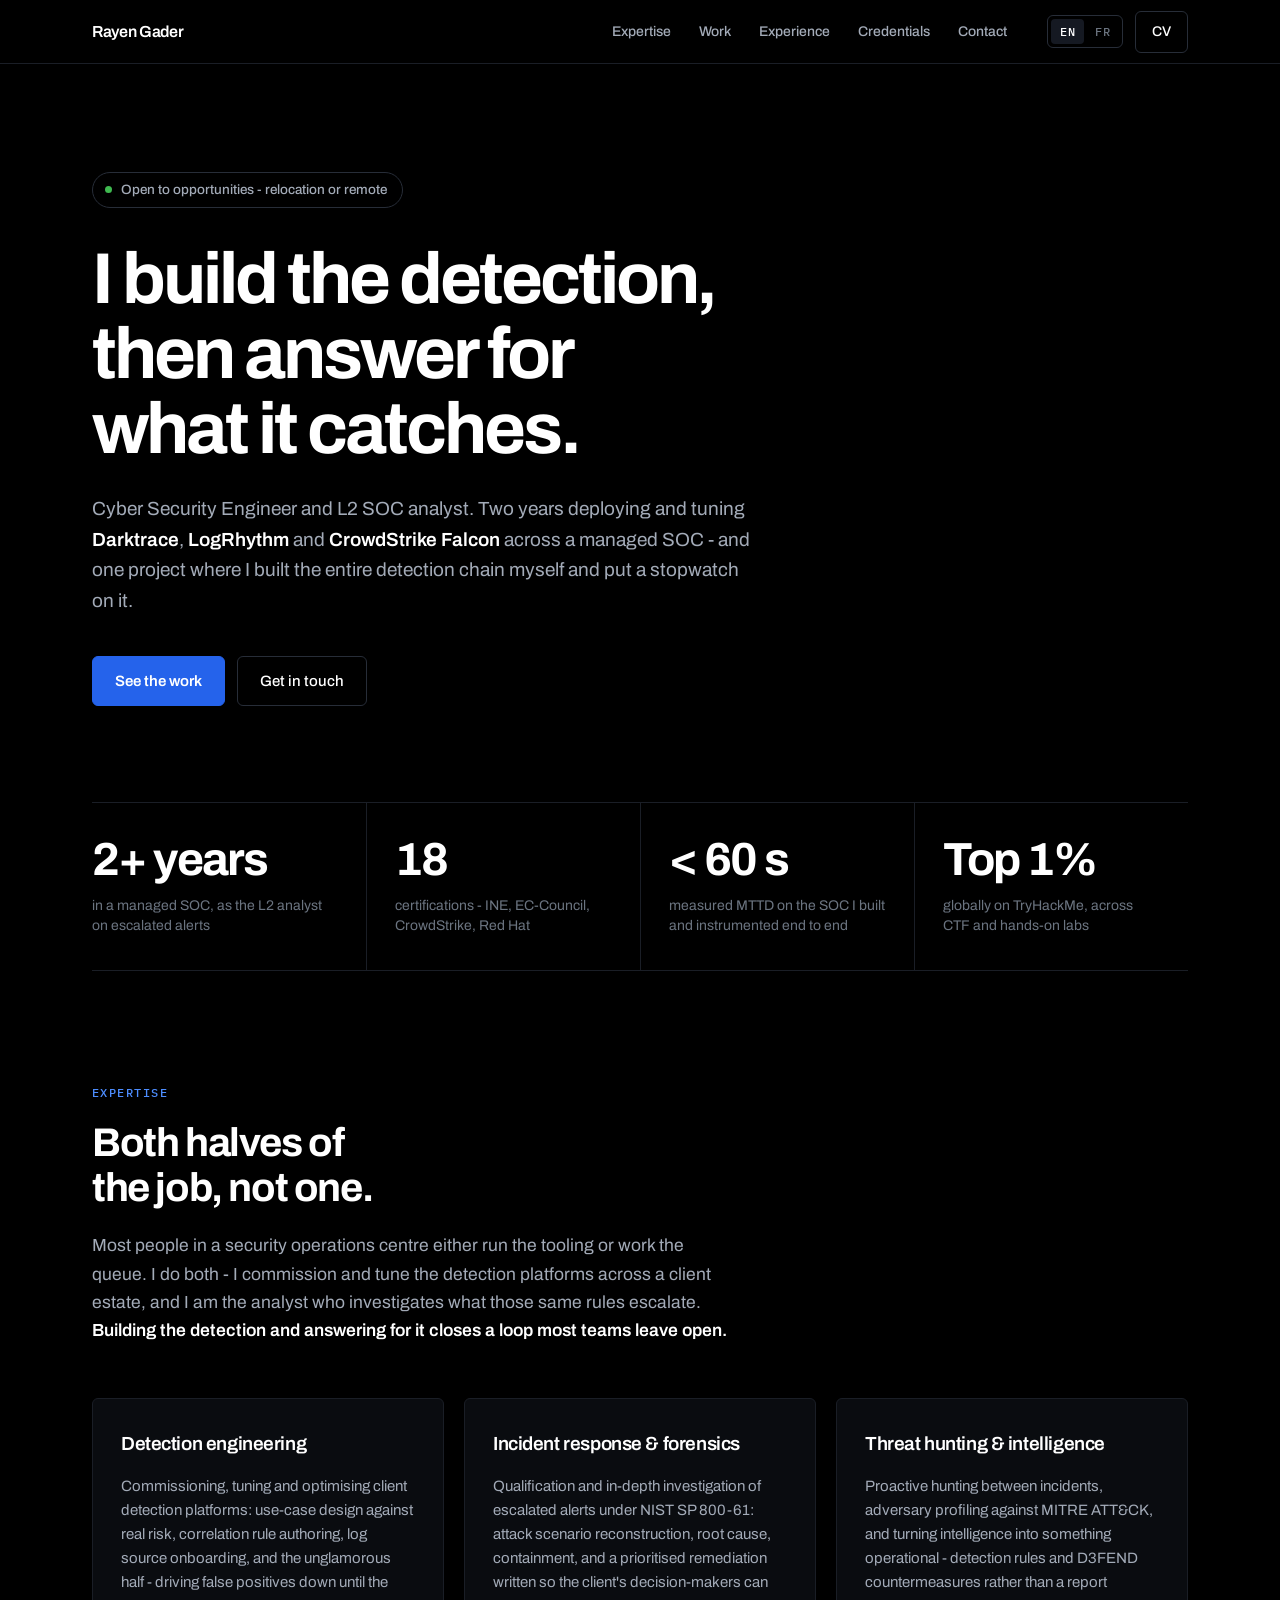
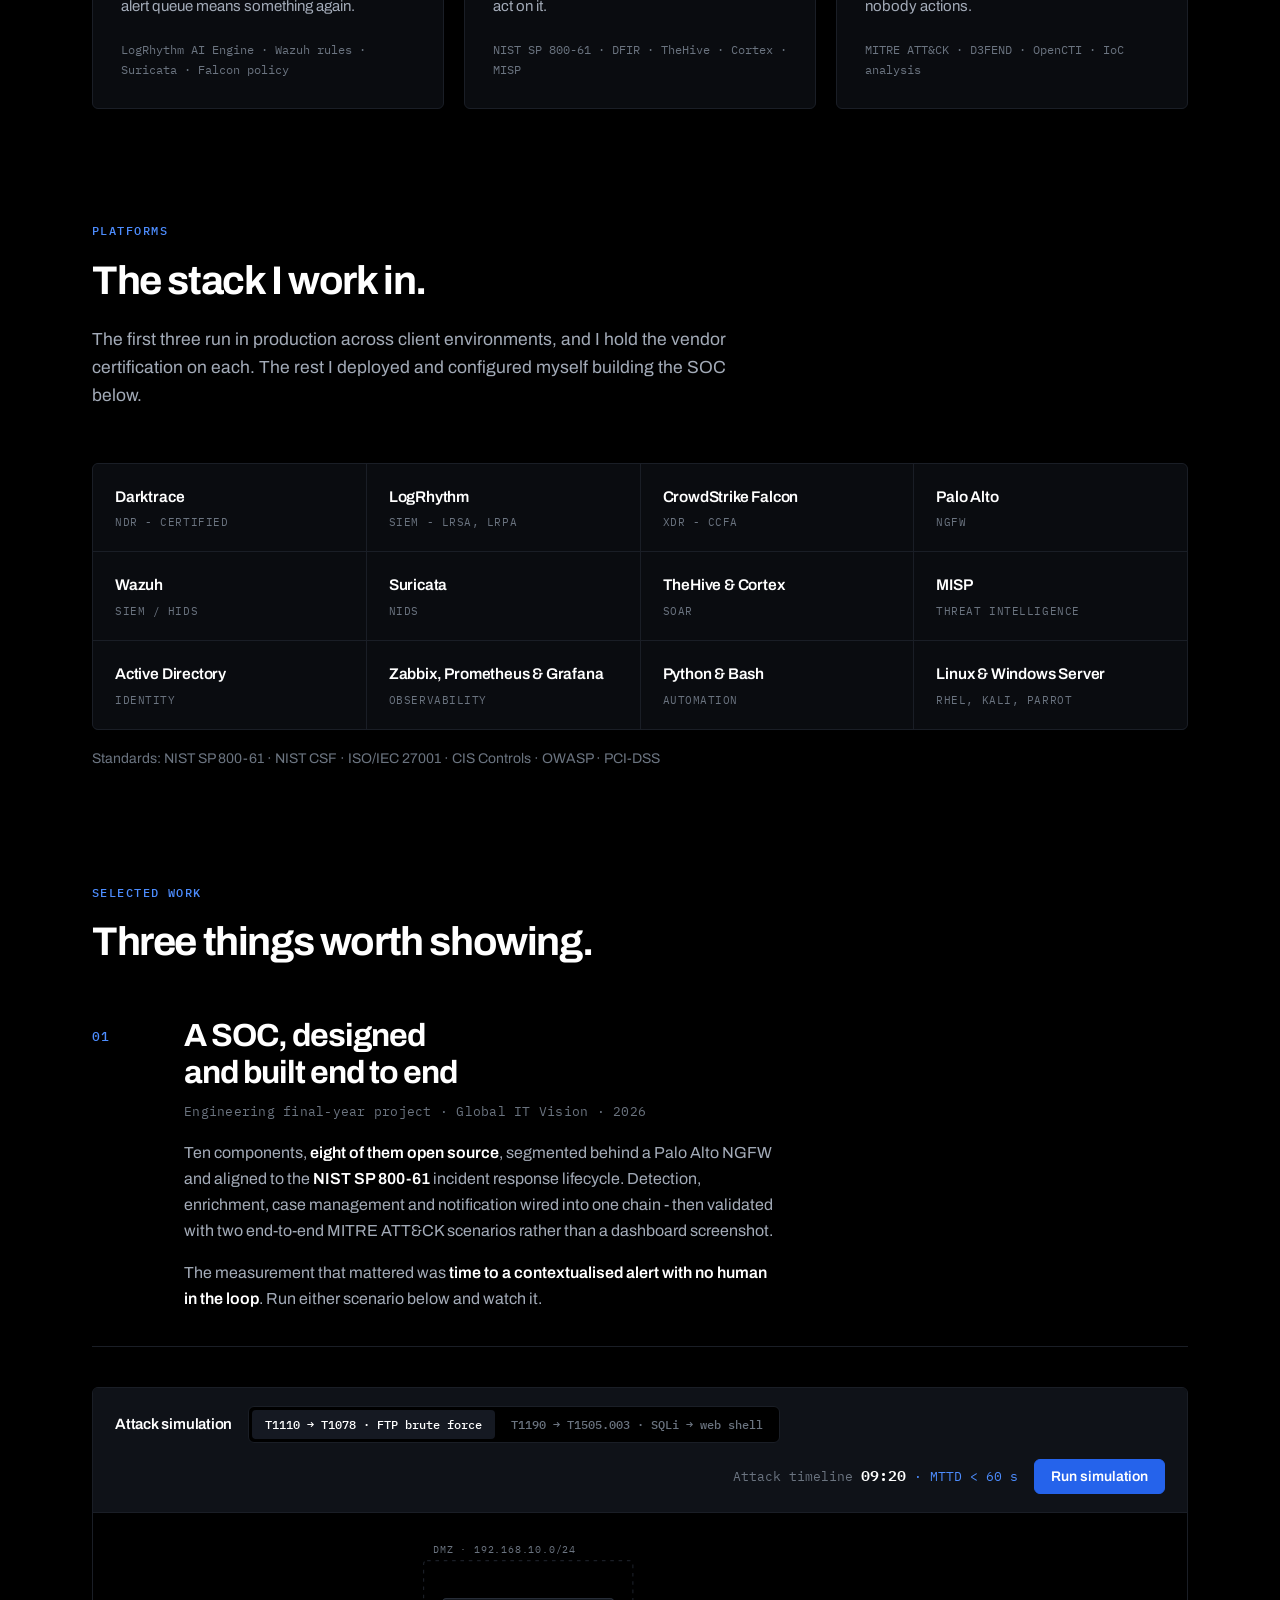
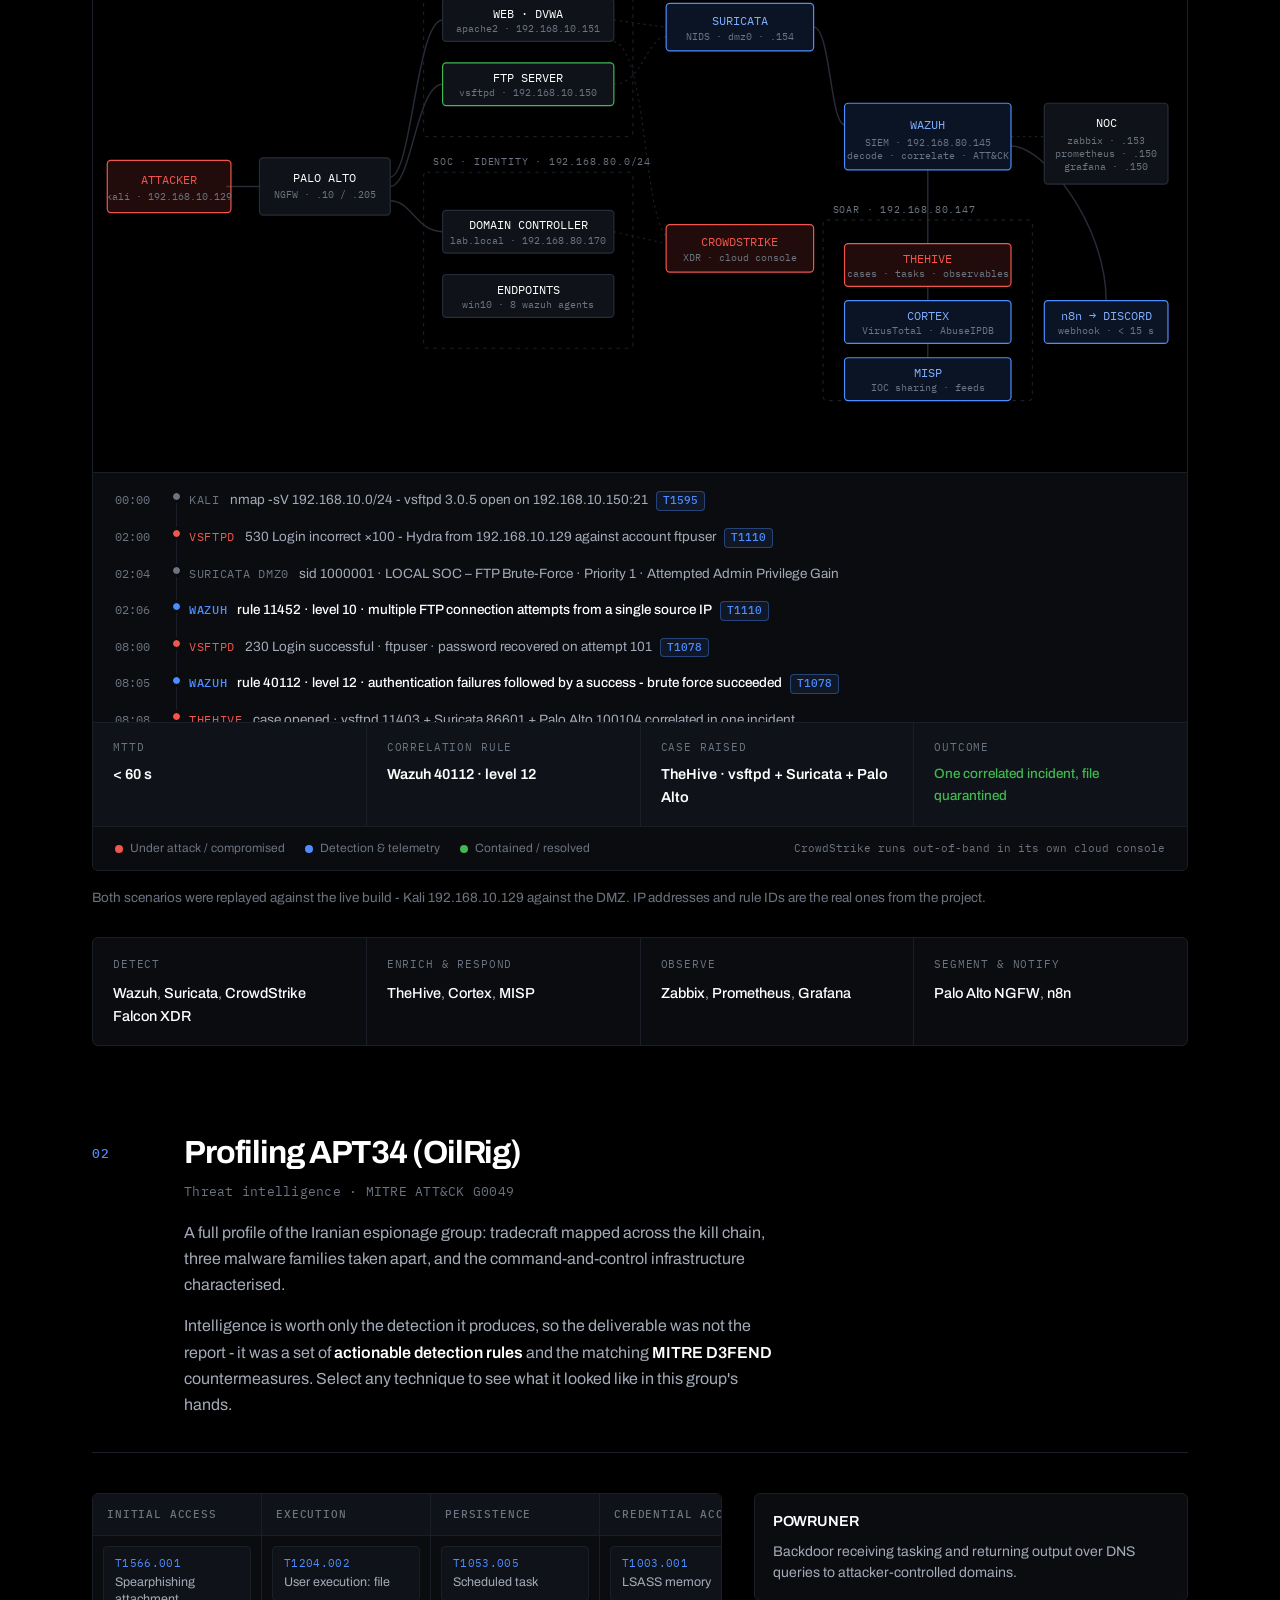
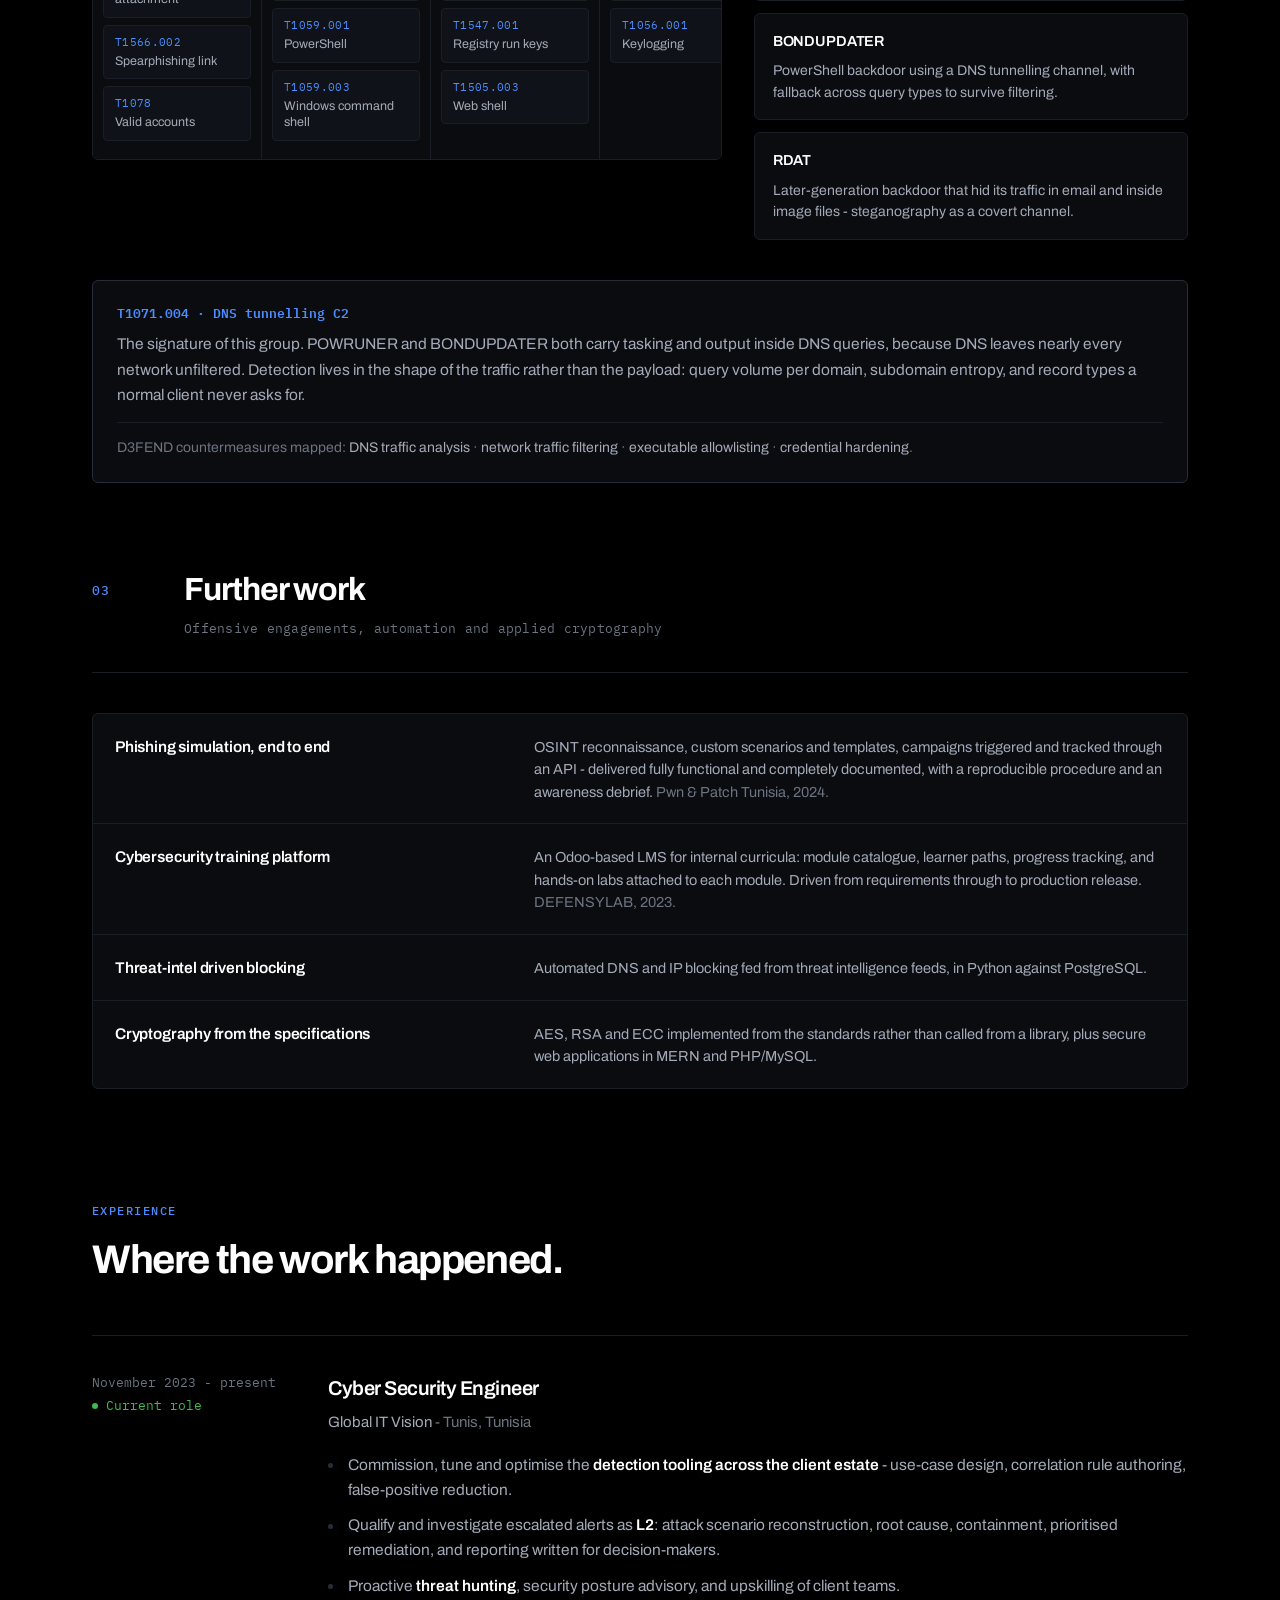
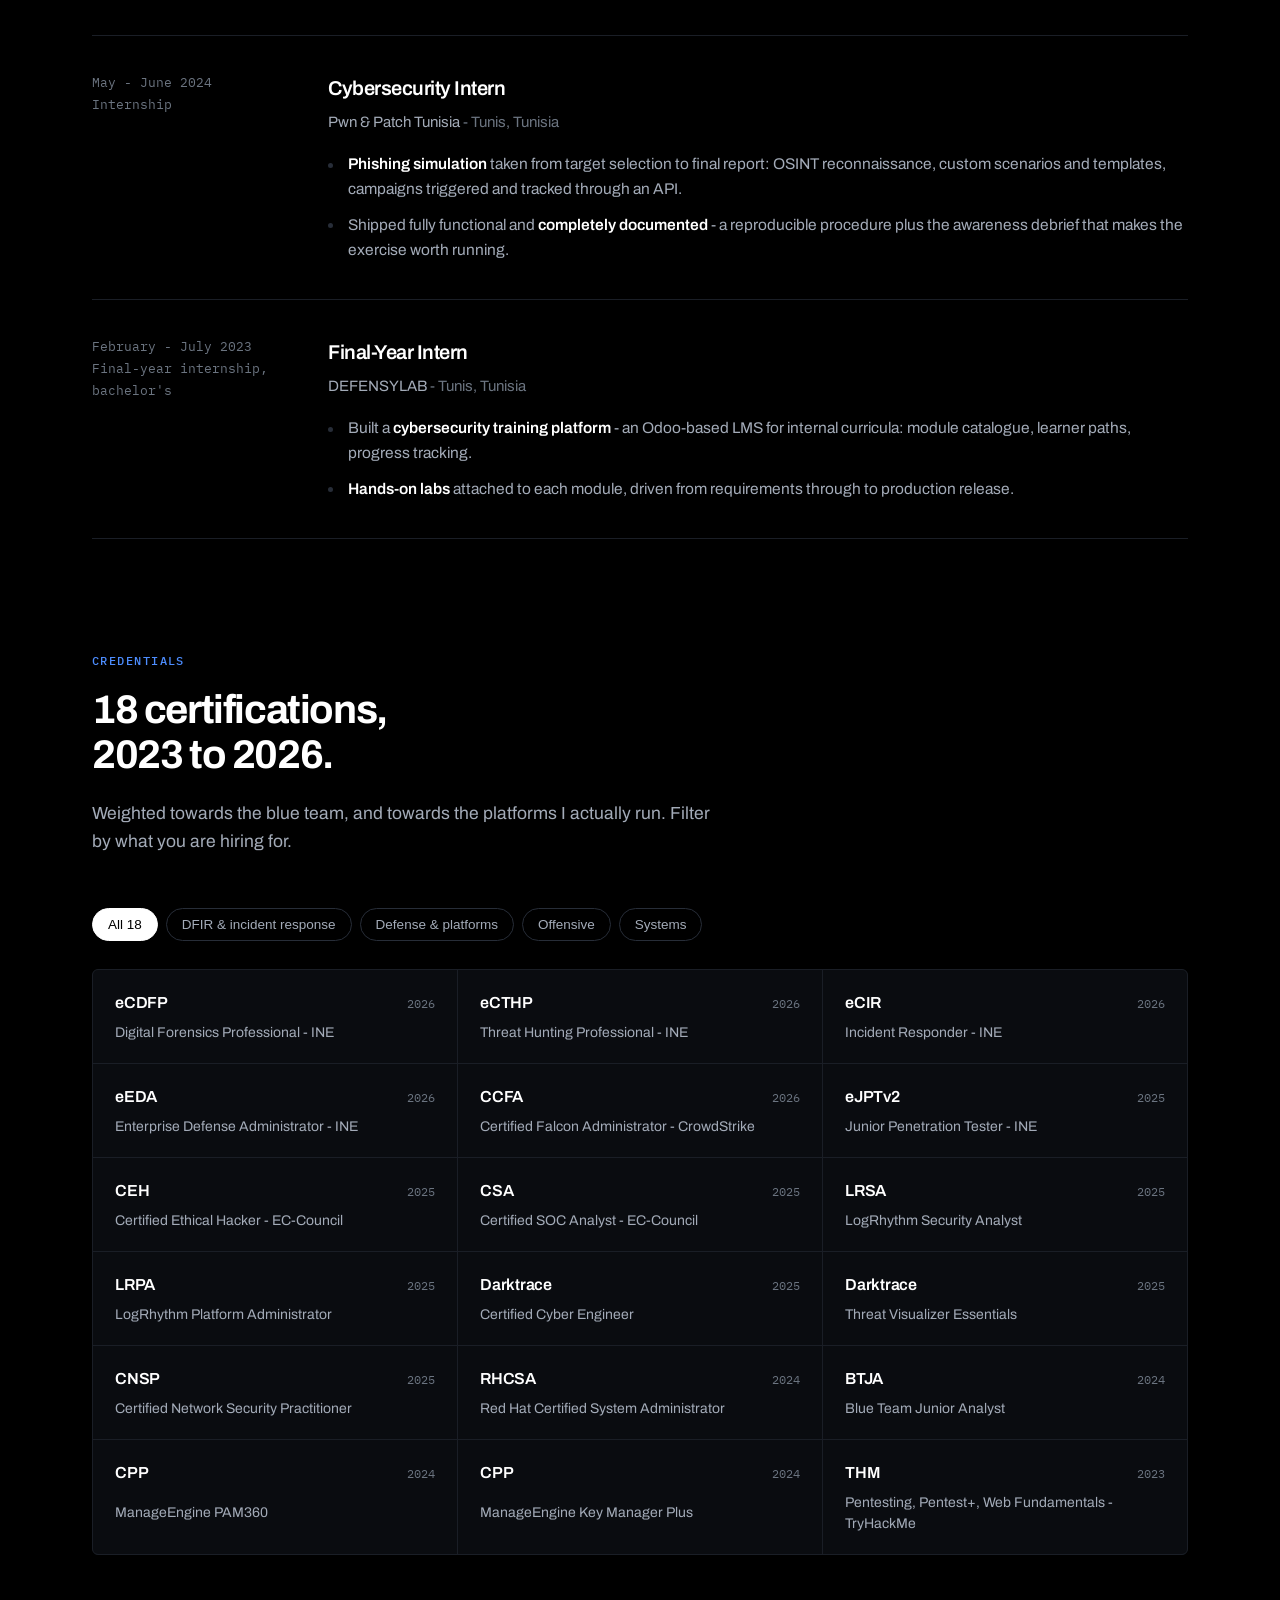
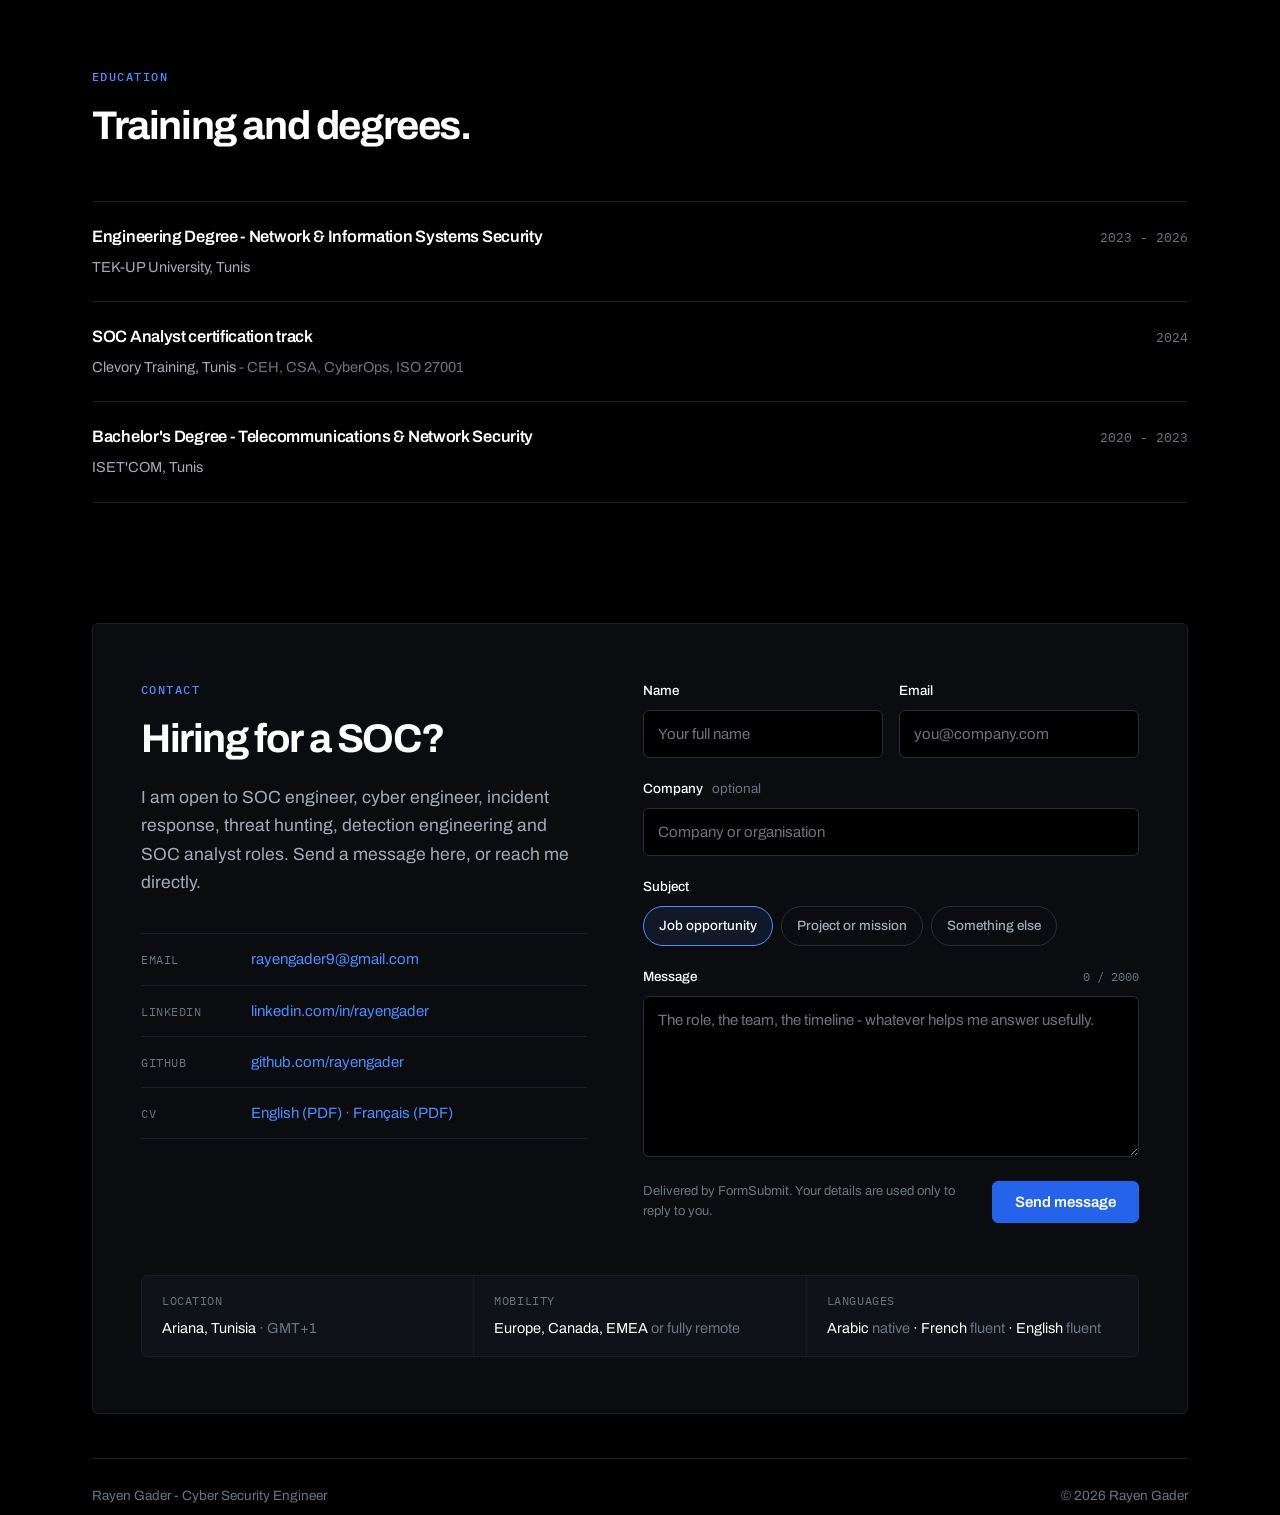
==== commit 58f73386: "Use CV instead of Résumé in English, bold Palo Alto and CrowdStrike Co-Authored-By: Claude Opus 5.5 " ====
--- a/index.html
+++ b/index.html
@@ -40,7 +40,7 @@
         <button type="button" data-lang="en" lang="en" aria-pressed="true" title="English">EN</button>
         <button type="button" data-lang="fr" lang="fr" aria-pressed="false" title="Français">FR</button>
       </div>
-      <a class="btn btn-sm" id="nav-cv" href="assets/cv/CV_Rayen_Gader_EN.pdf" target="_blank" rel="noopener">Résumé</a>
+      <a class="btn btn-sm" id="nav-cv" href="assets/cv/CV_Rayen_Gader_EN.pdf" target="_blank" rel="noopener">CV</a>
     </div>
   </div>
 </header>
@@ -336,7 +336,7 @@
         <div class="components">
           <div class="comp">
             <div class="ck">Detect</div>
-            <div class="cv"><span class="os">Wazuh</span>, <span class="os">Suricata</span>, CrowdStrike Falcon XDR</div>
+            <div class="cv"><span class="os">Wazuh</span>, <span class="os">Suricata</span>, <span class="os">CrowdStrike Falcon XDR</span></div>
           </div>
           <div class="comp">
             <div class="ck">Enrich &amp; respond</div>
@@ -348,7 +348,7 @@
           </div>
           <div class="comp">
             <div class="ck">Segment &amp; notify</div>
-            <div class="cv">Palo Alto NGFW, <span class="os">n8n</span></div>
+            <div class="cv"><span class="os">Palo Alto NGFW</span>, <span class="os">n8n</span></div>
           </div>
         </div>
       </article>
@@ -626,7 +626,7 @@
             <li><span class="ch-k">Email</span><a href="mailto:rayengader9@gmail.com">rayengader9@gmail.com</a></li>
             <li><span class="ch-k">LinkedIn</span><a href="https://www.linkedin.com/in/rayengader" target="_blank" rel="noopener">linkedin.com/in/rayengader</a></li>
             <li><span class="ch-k">GitHub</span><a href="https://github.com/rayengader" target="_blank" rel="noopener">github.com/rayengader</a></li>
-            <li><span class="ch-k">Résumé</span><span><a href="assets/cv/CV_Rayen_Gader_EN.pdf" target="_blank" rel="noopener">English (PDF)</a> · <a href="assets/cv/CV_Rayen_Gader_FR.pdf" target="_blank" rel="noopener">Français (PDF)</a></span></li>
+            <li><span class="ch-k">CV</span><span><a href="assets/cv/CV_Rayen_Gader_EN.pdf" target="_blank" rel="noopener">English (PDF)</a> · <a href="assets/cv/CV_Rayen_Gader_FR.pdf" target="_blank" rel="noopener">Français (PDF)</a></span></li>
           </ul>
         </div>
 
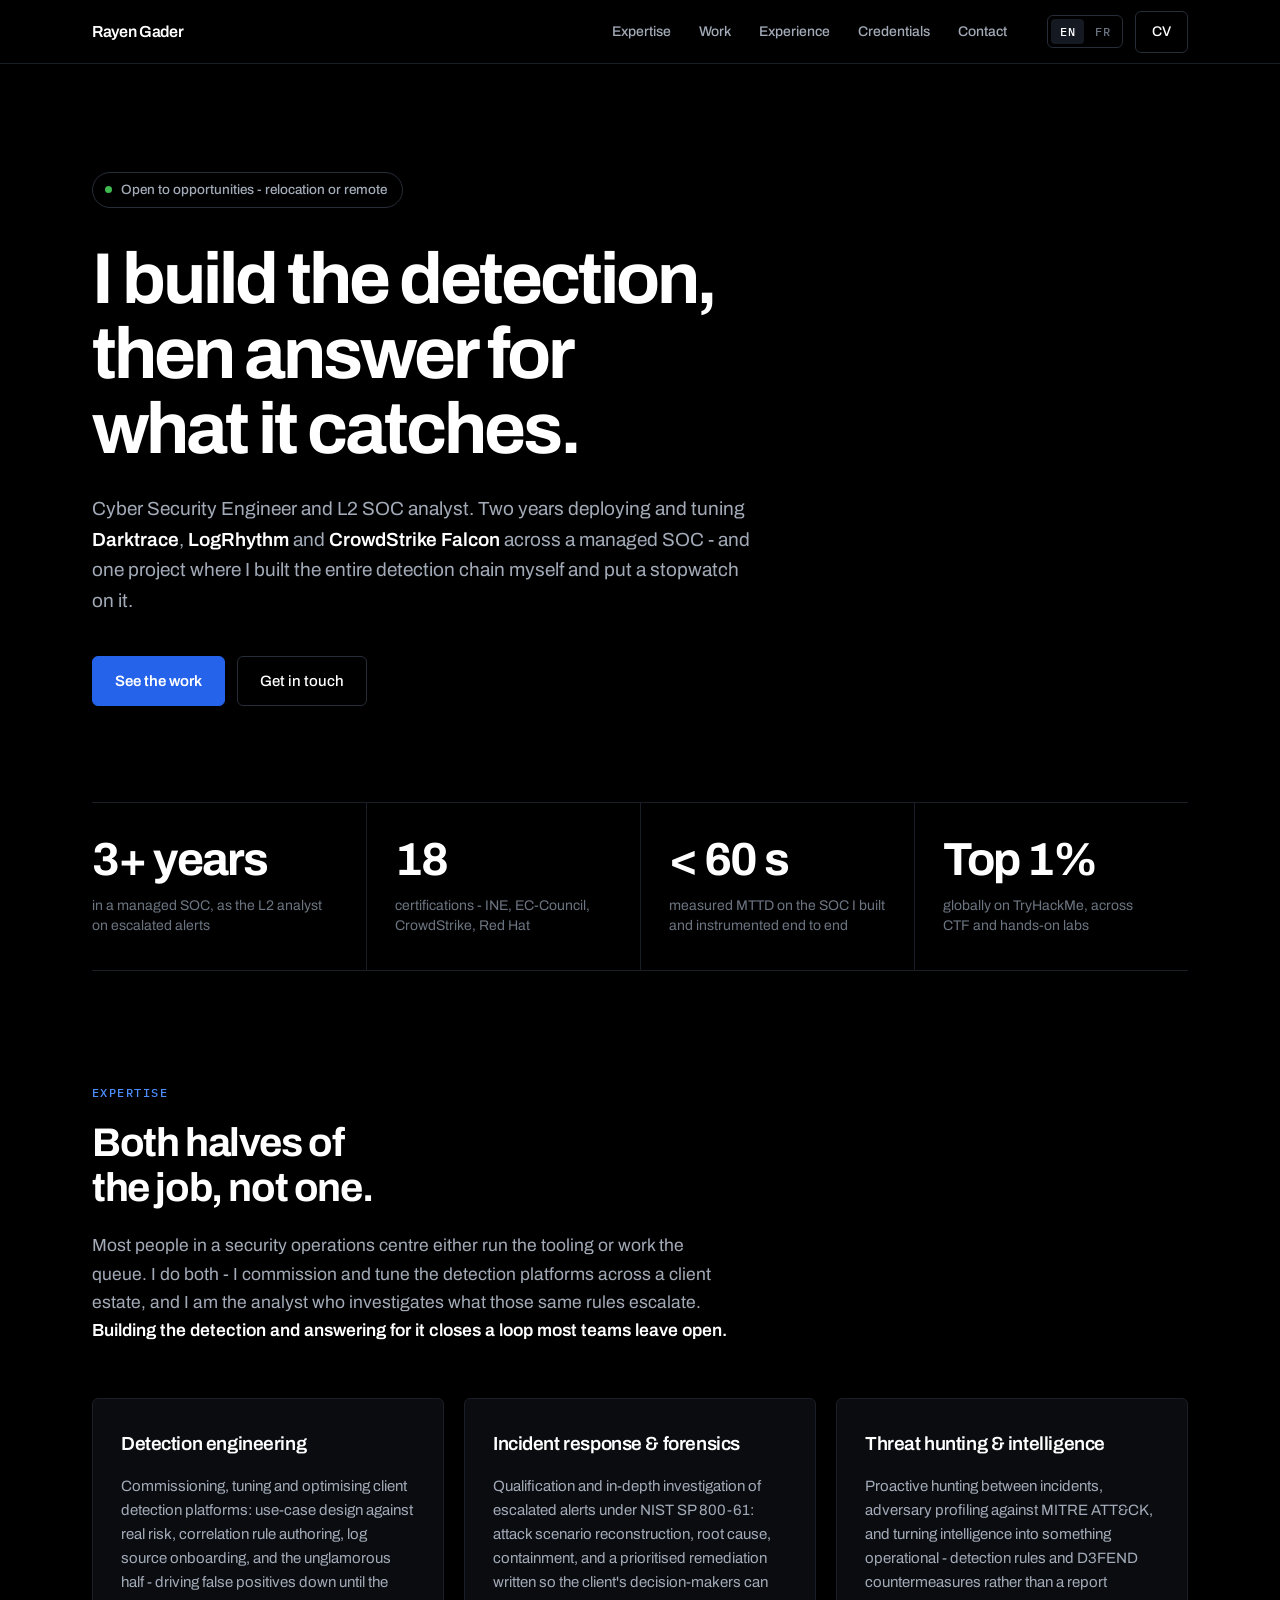
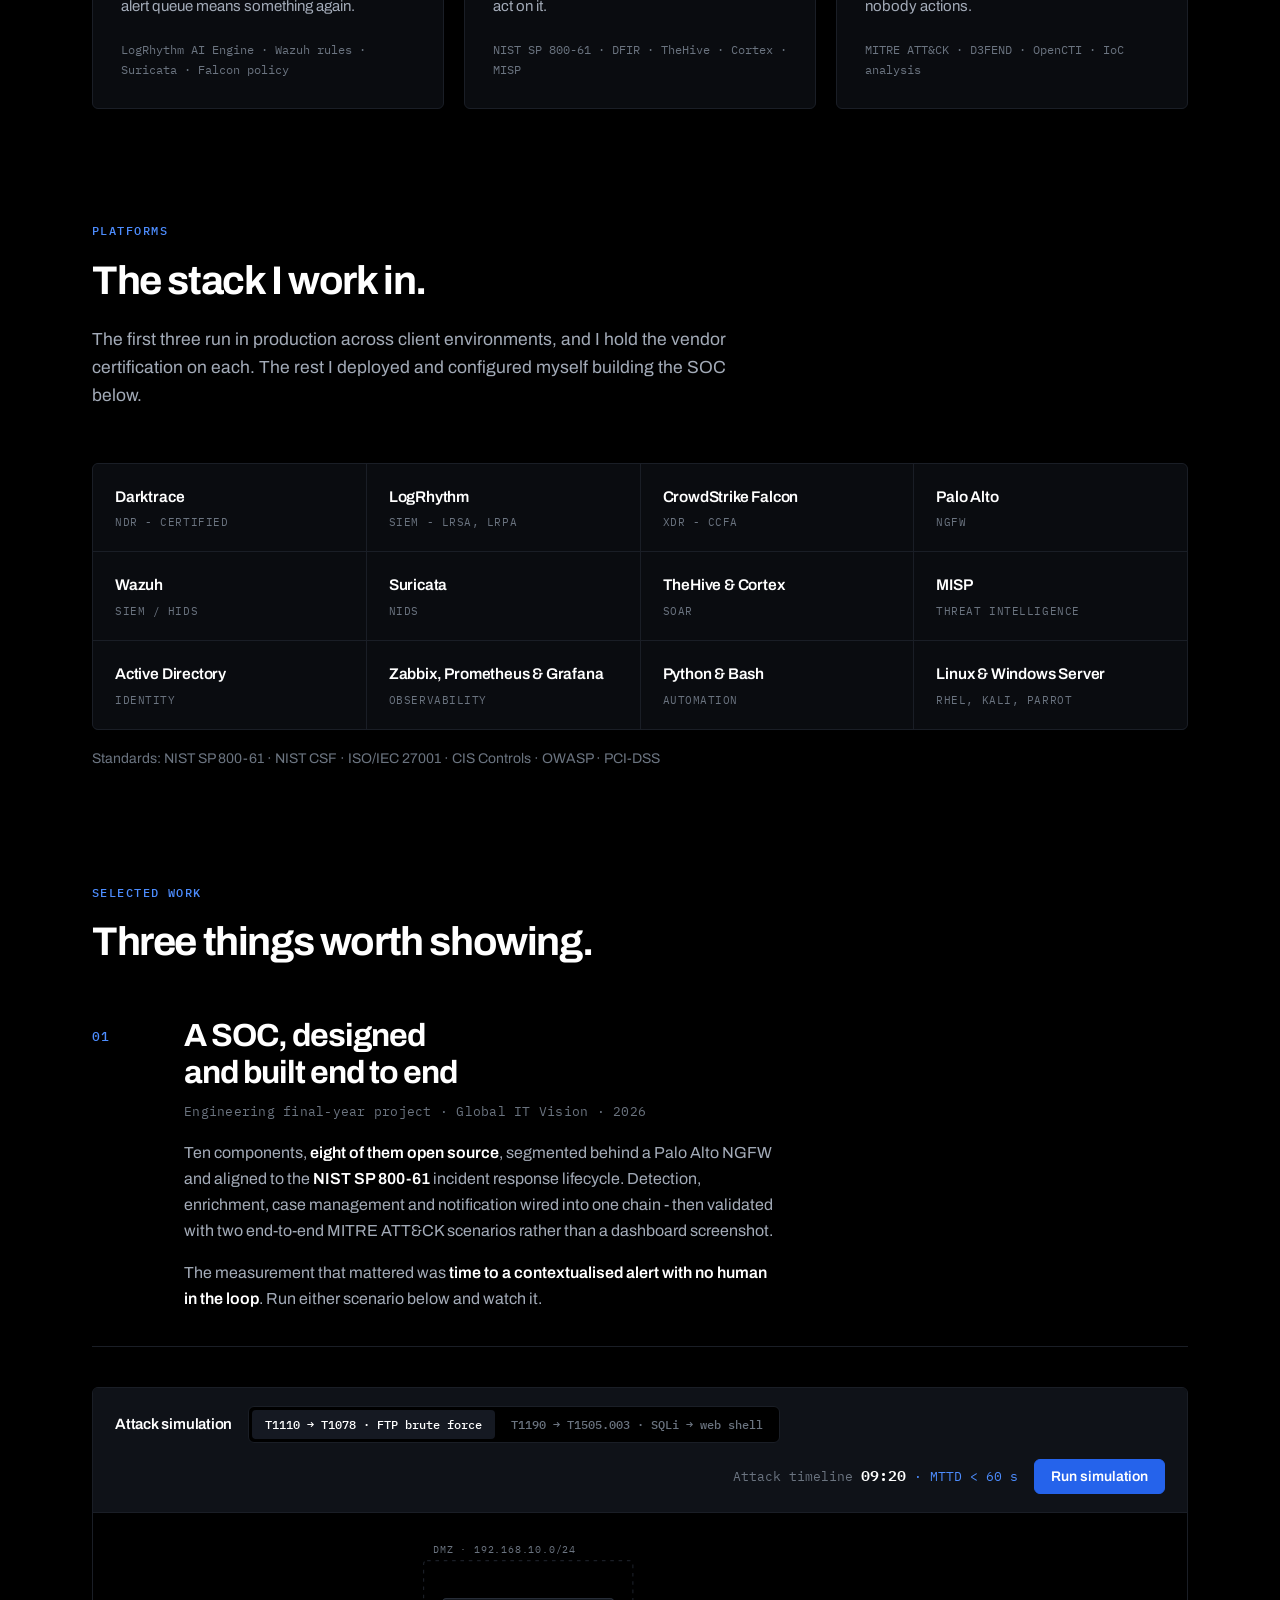
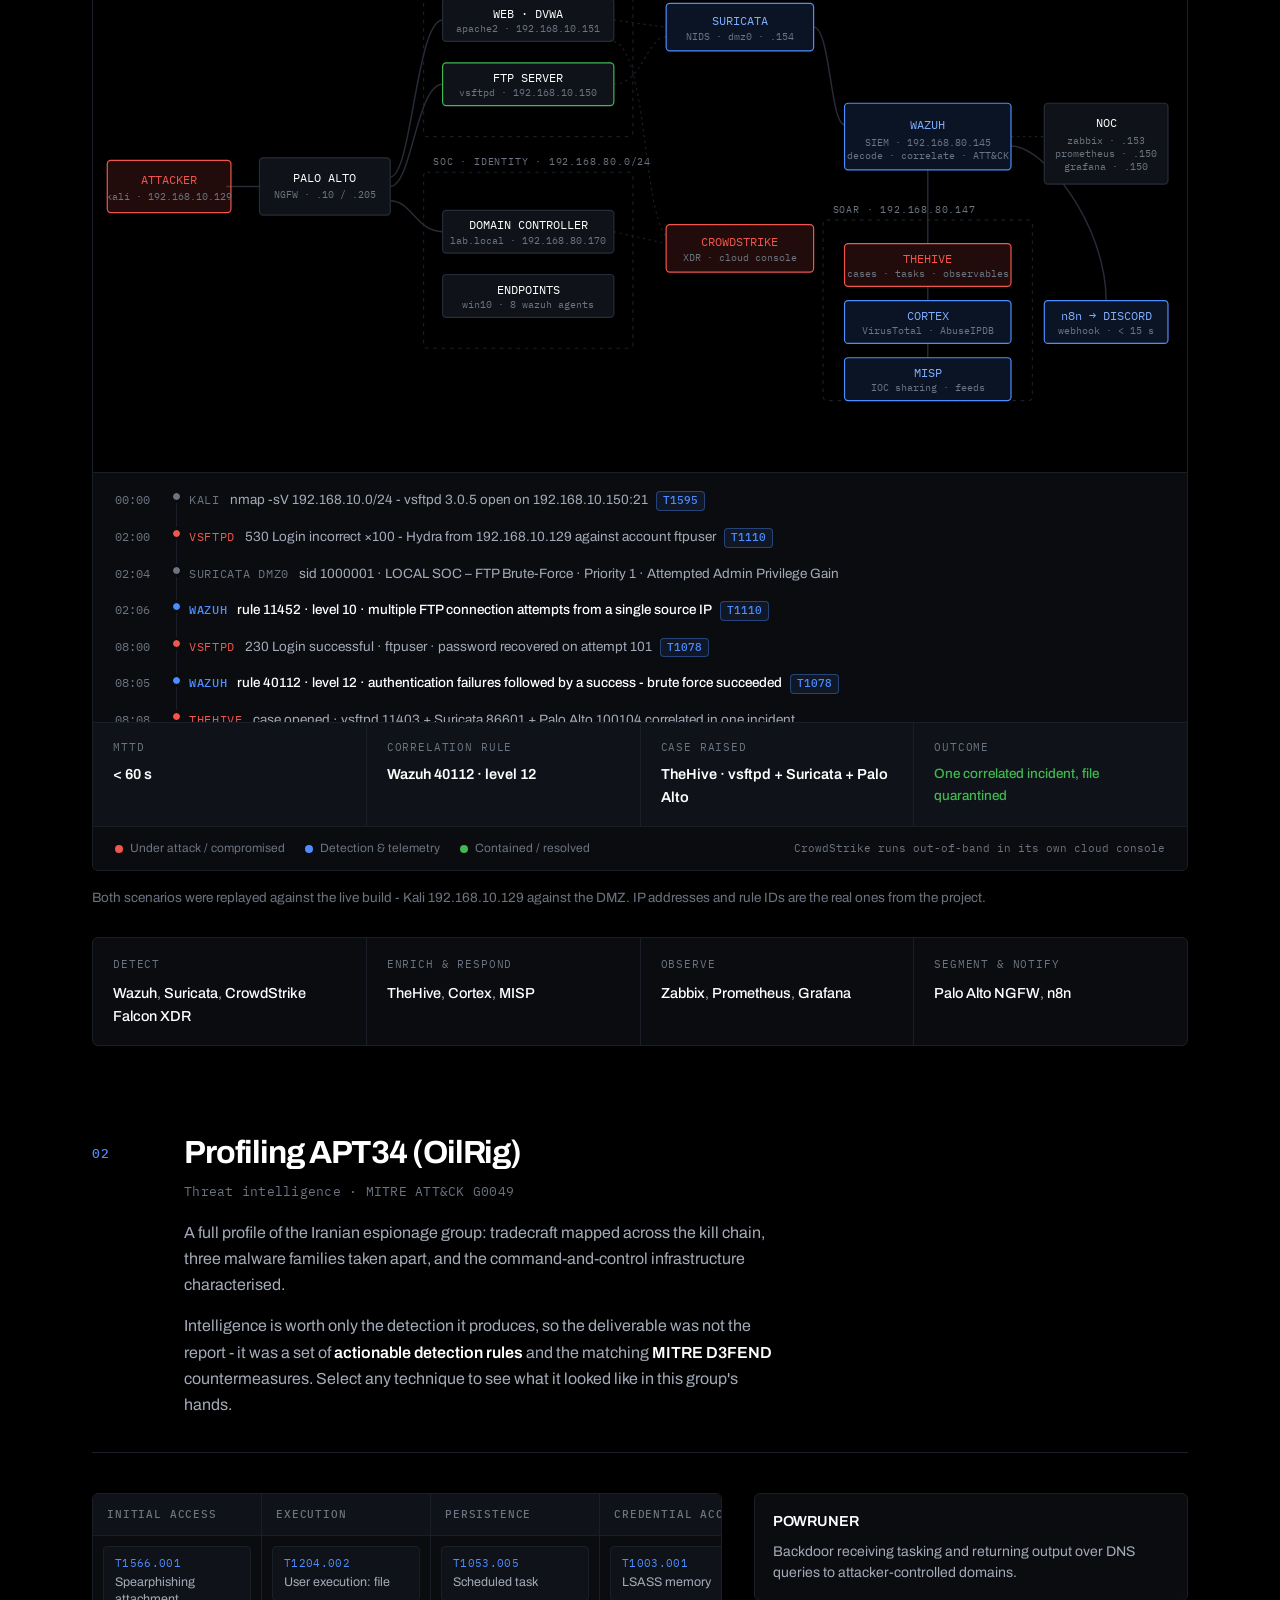
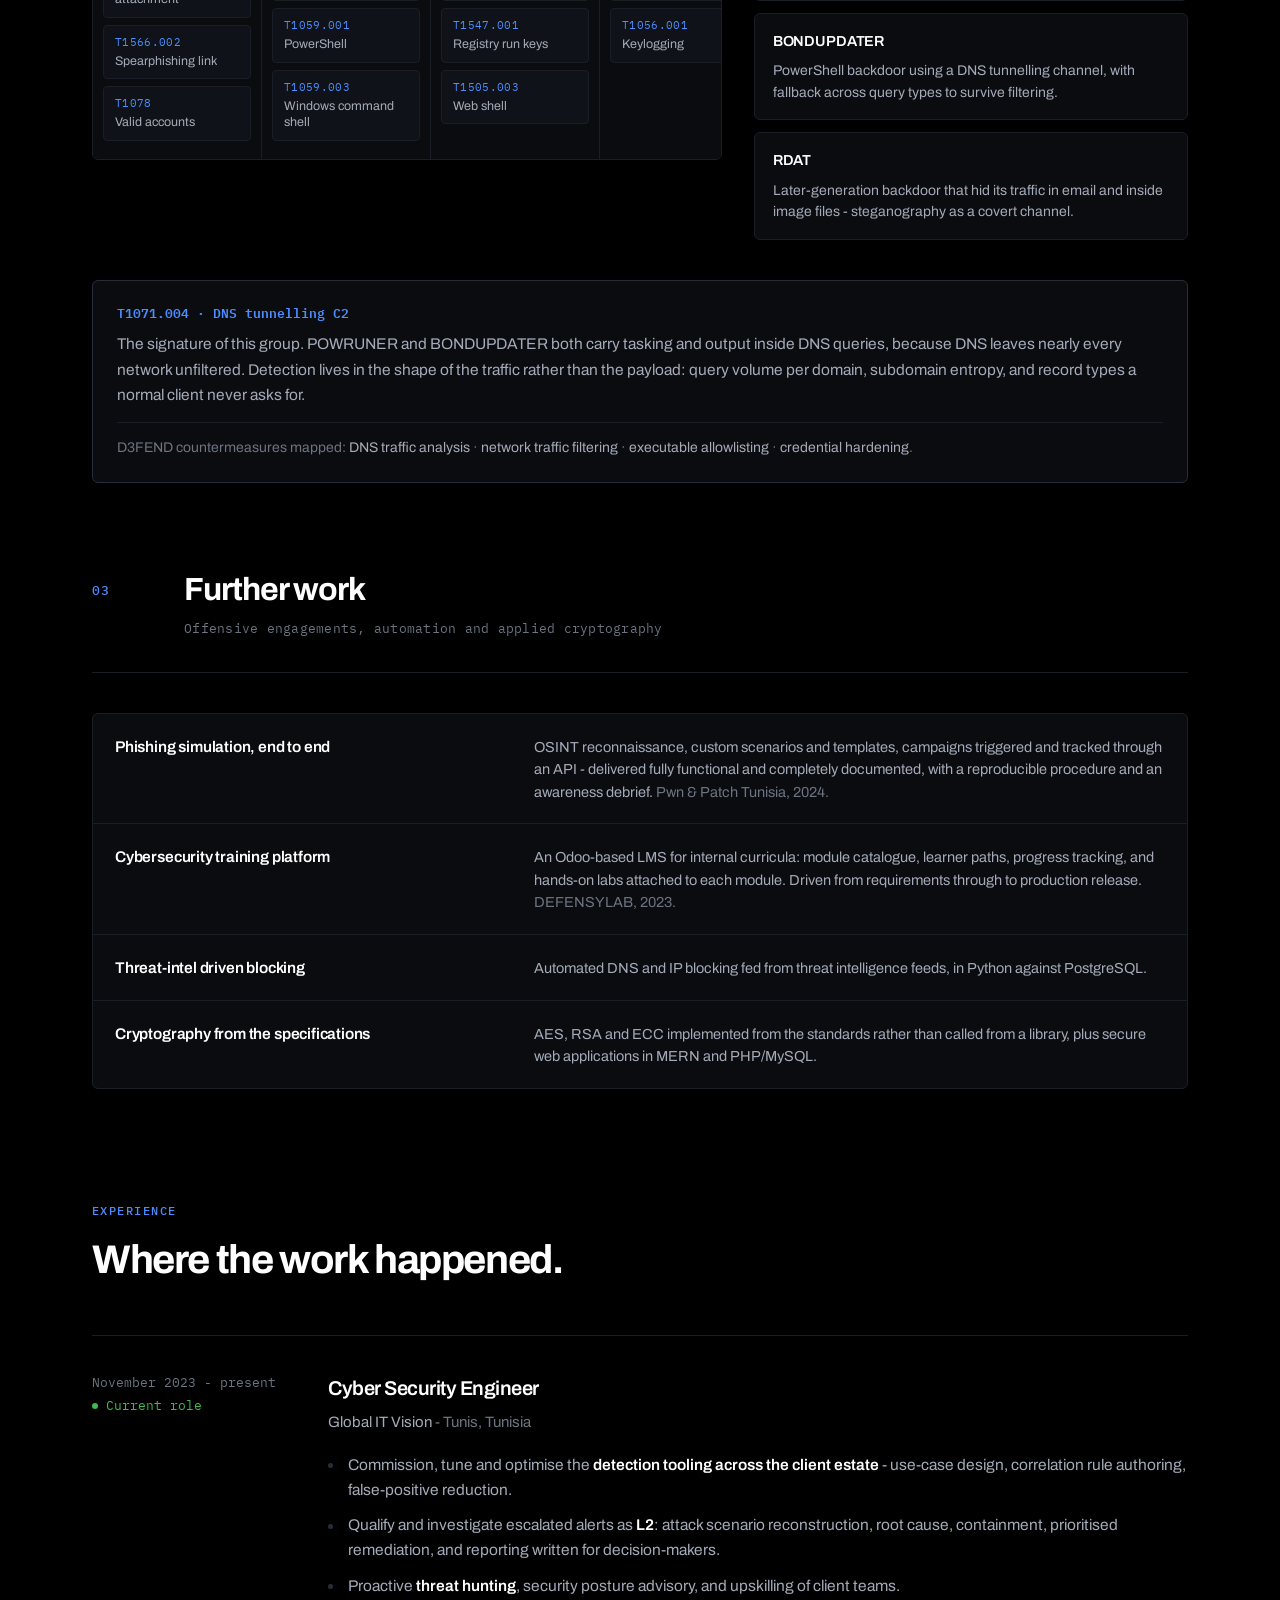
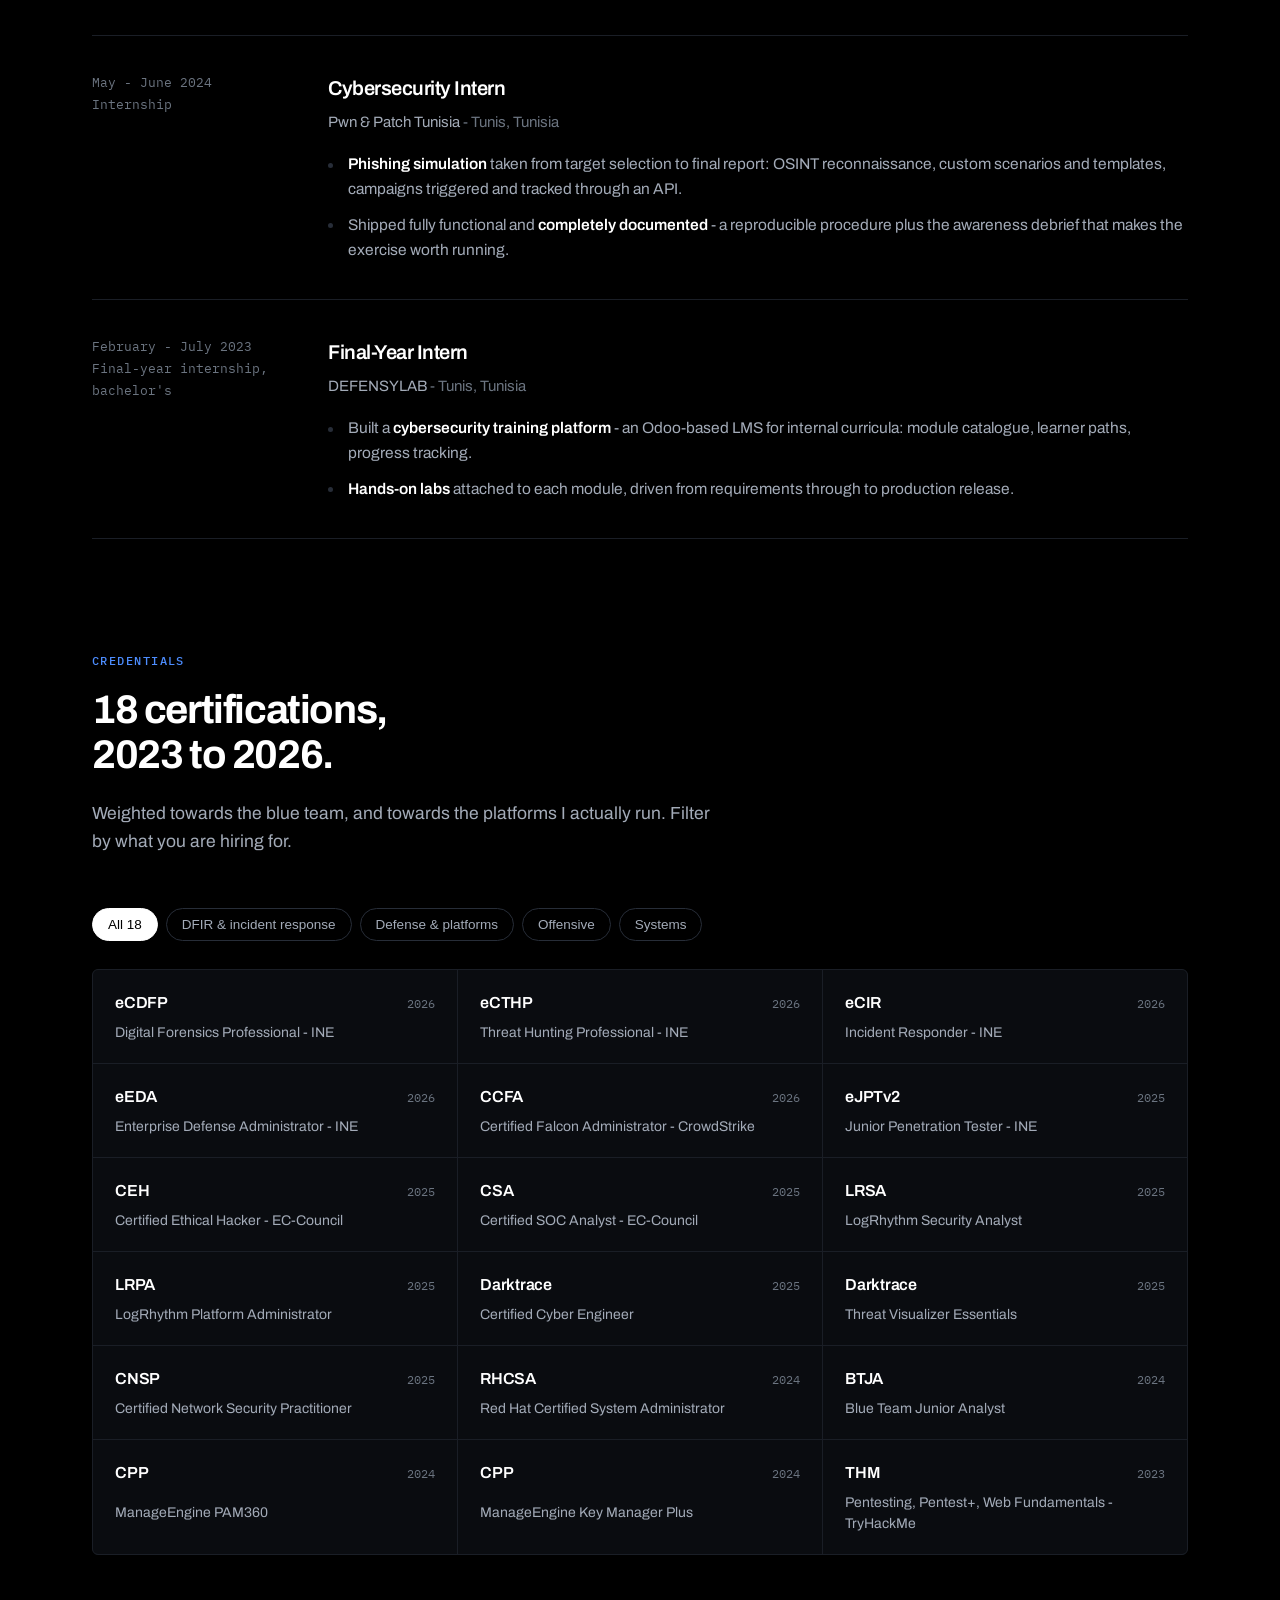
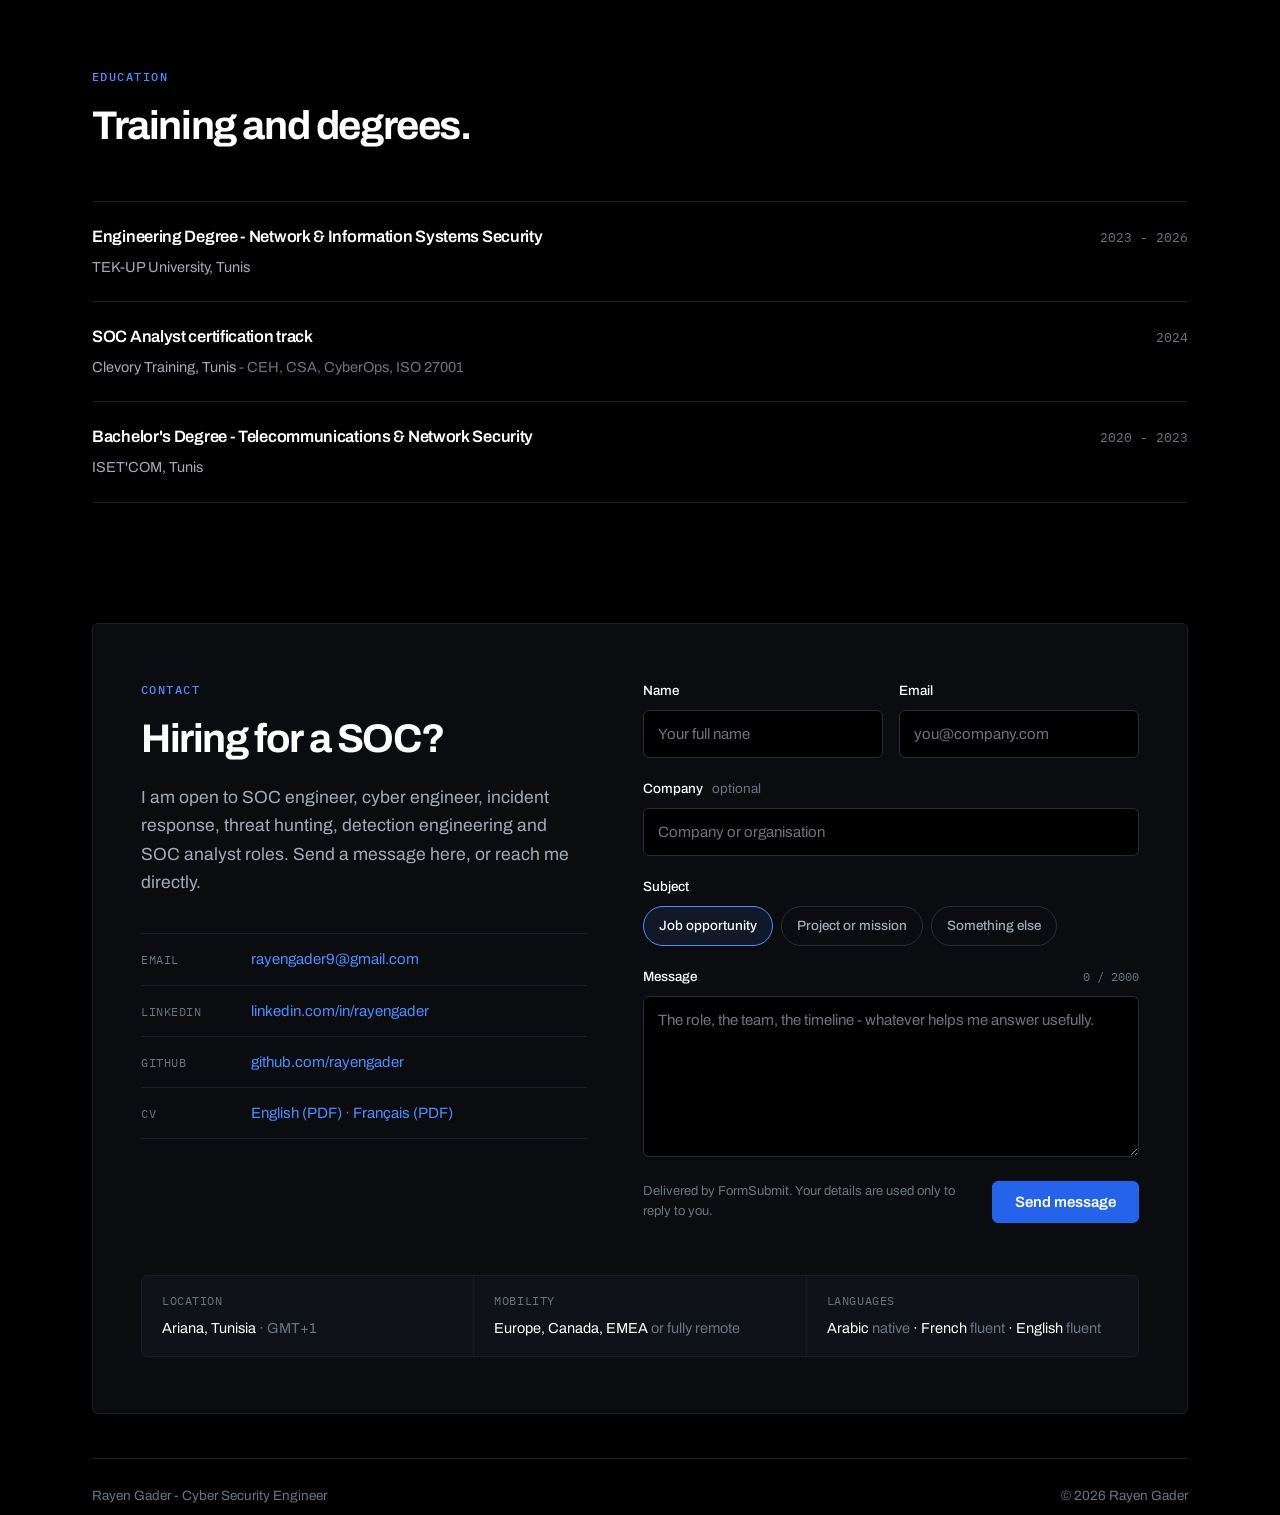
==== commit a49dd329: "Experience: 3+ years (EN and FR) Co-Authored-By: Claude Opus 5.5 <noreply@anthropic.com>" ====
--- a/index.html
+++ b/index.html
@@ -69,7 +69,7 @@
   <div class="wrap">
     <div class="metrics">
       <div class="metric">
-        <div class="v">2+ years</div>
+        <div class="v">3+ years</div>
         <div class="l">in a managed SOC, as the L2 analyst on escalated alerts</div>
       </div>
       <div class="metric">
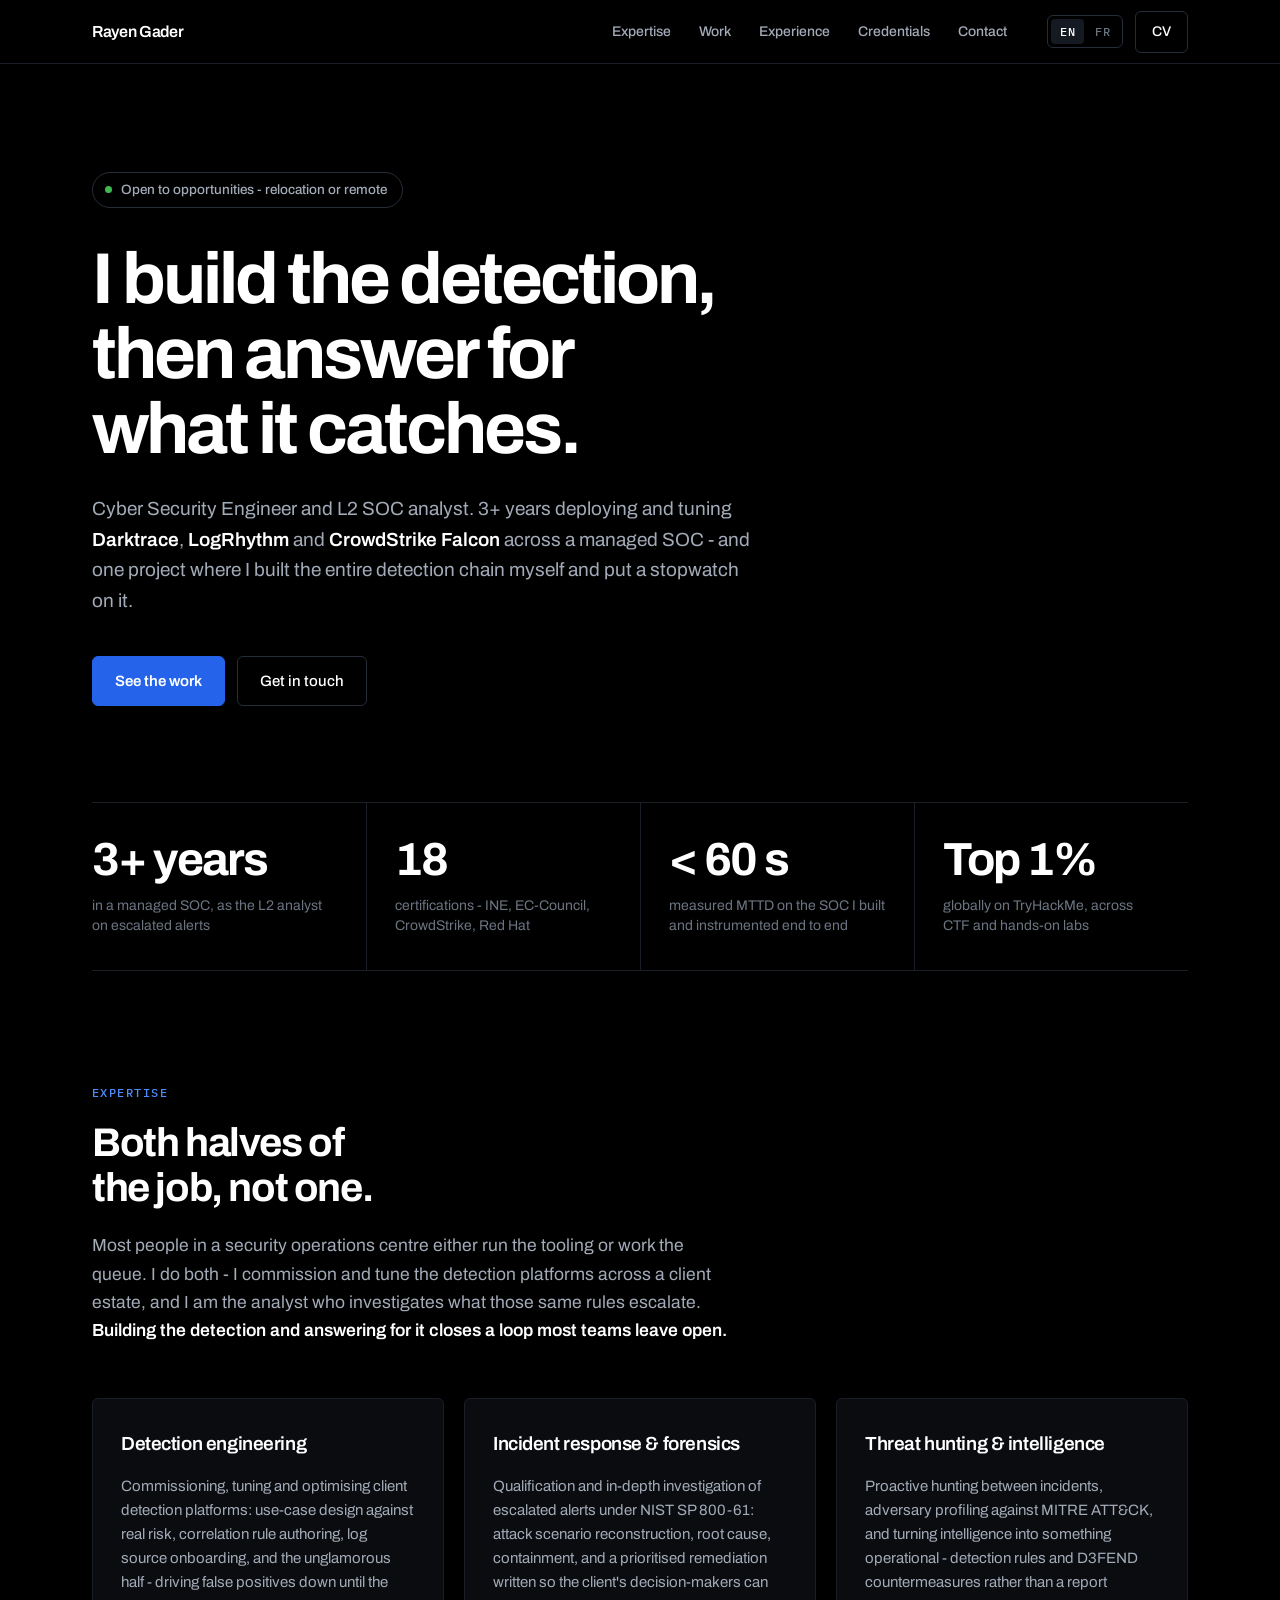
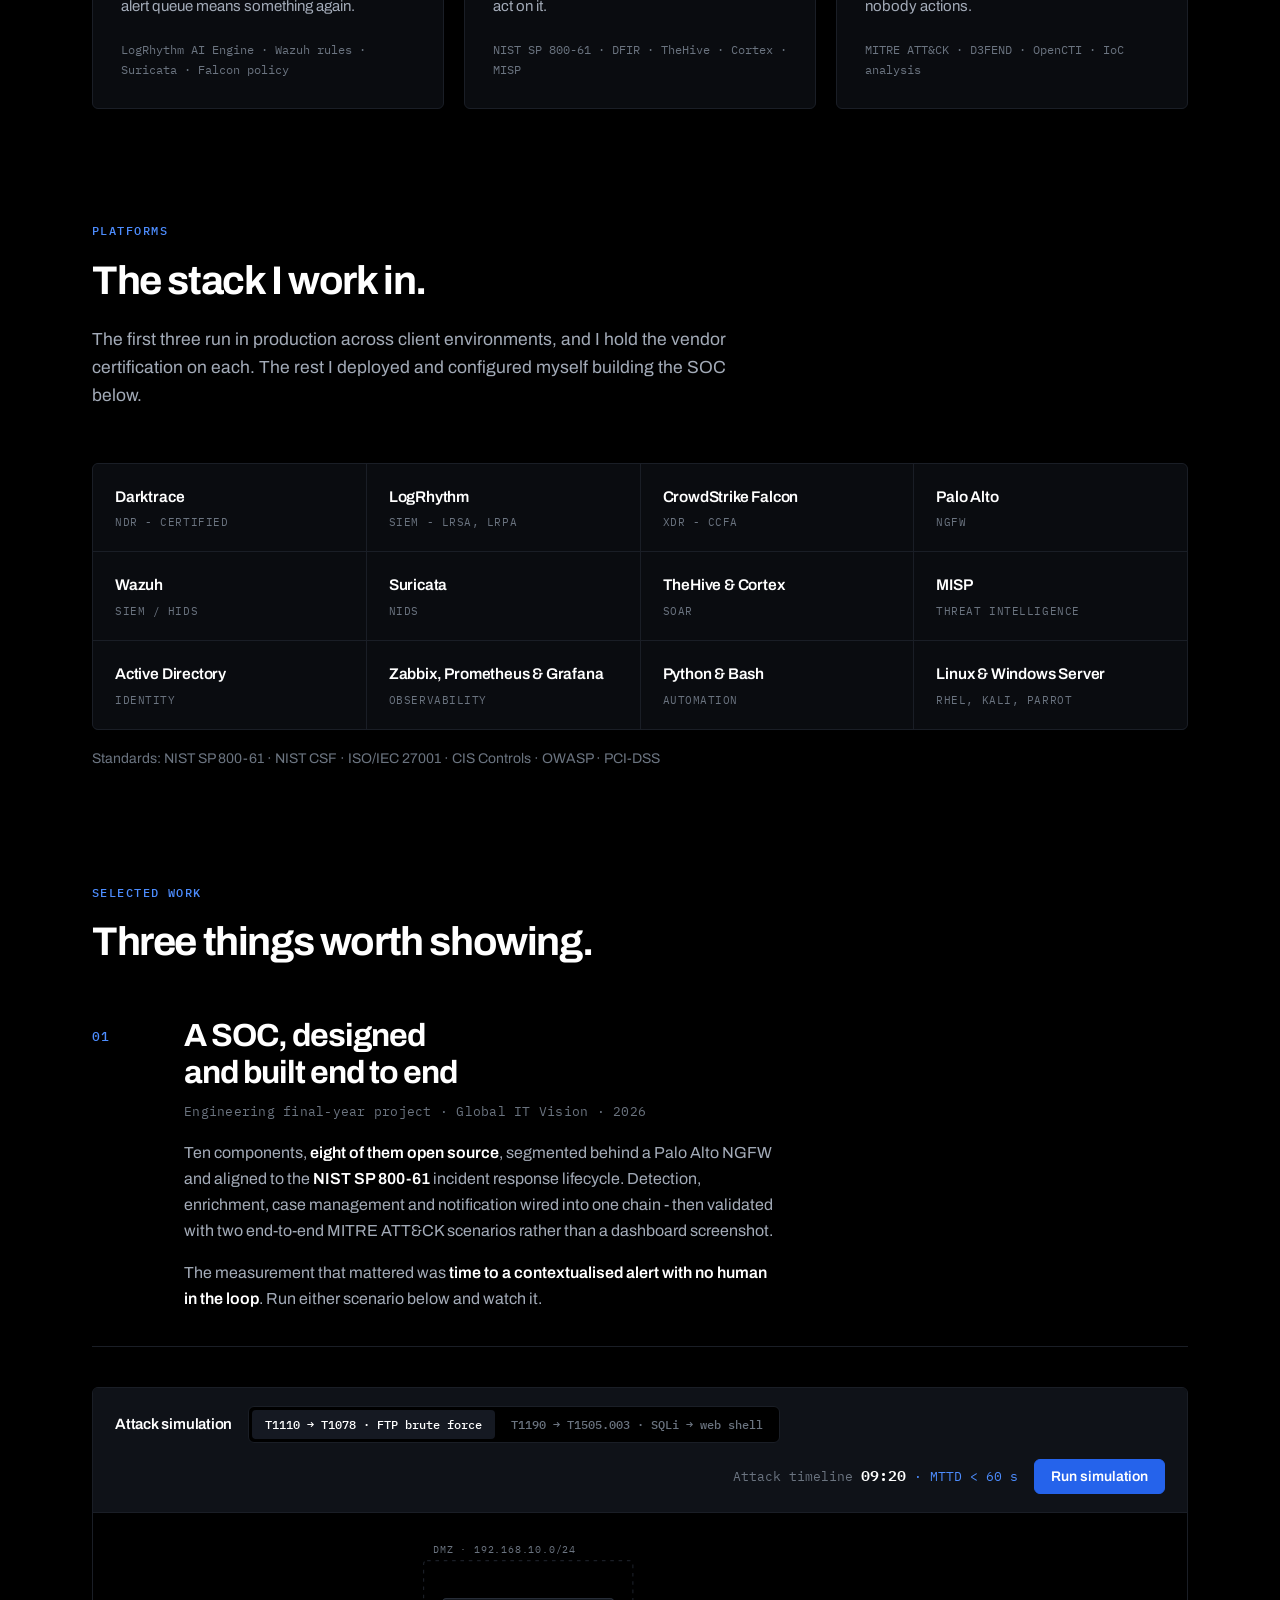
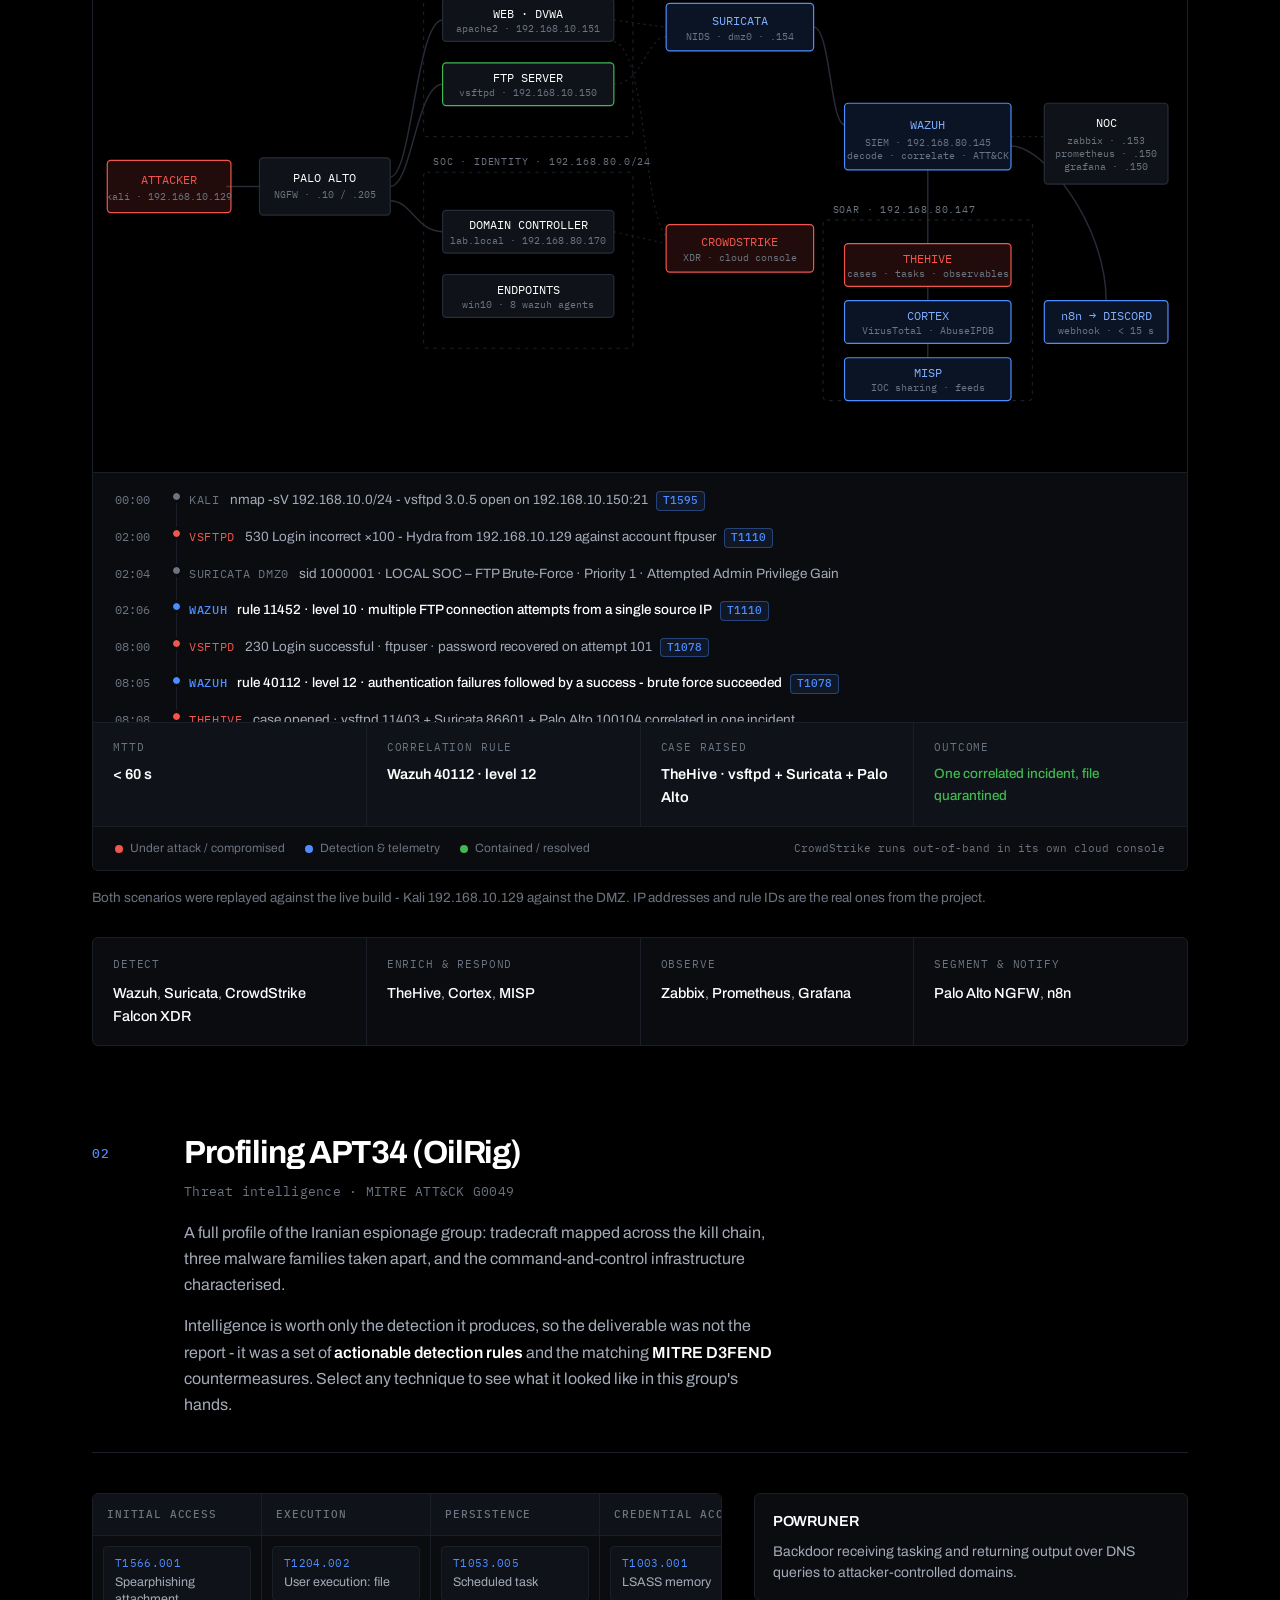
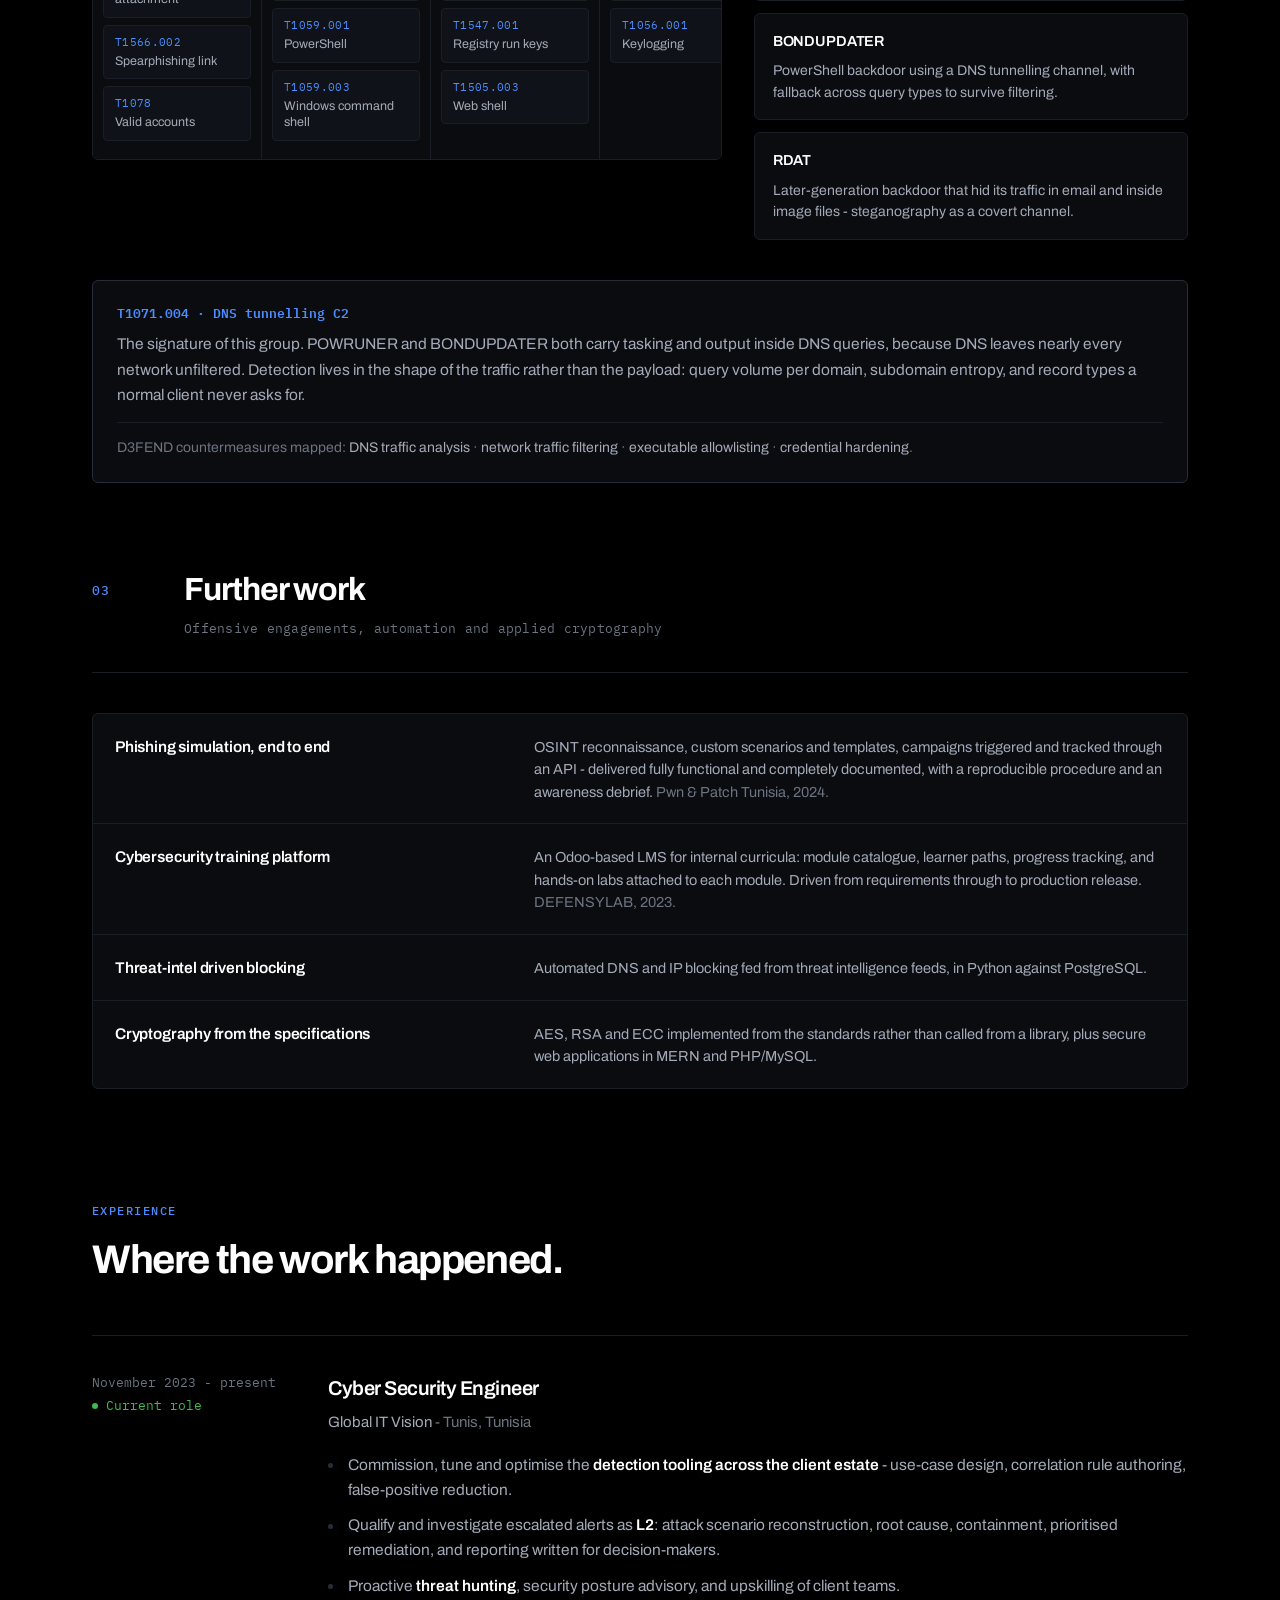
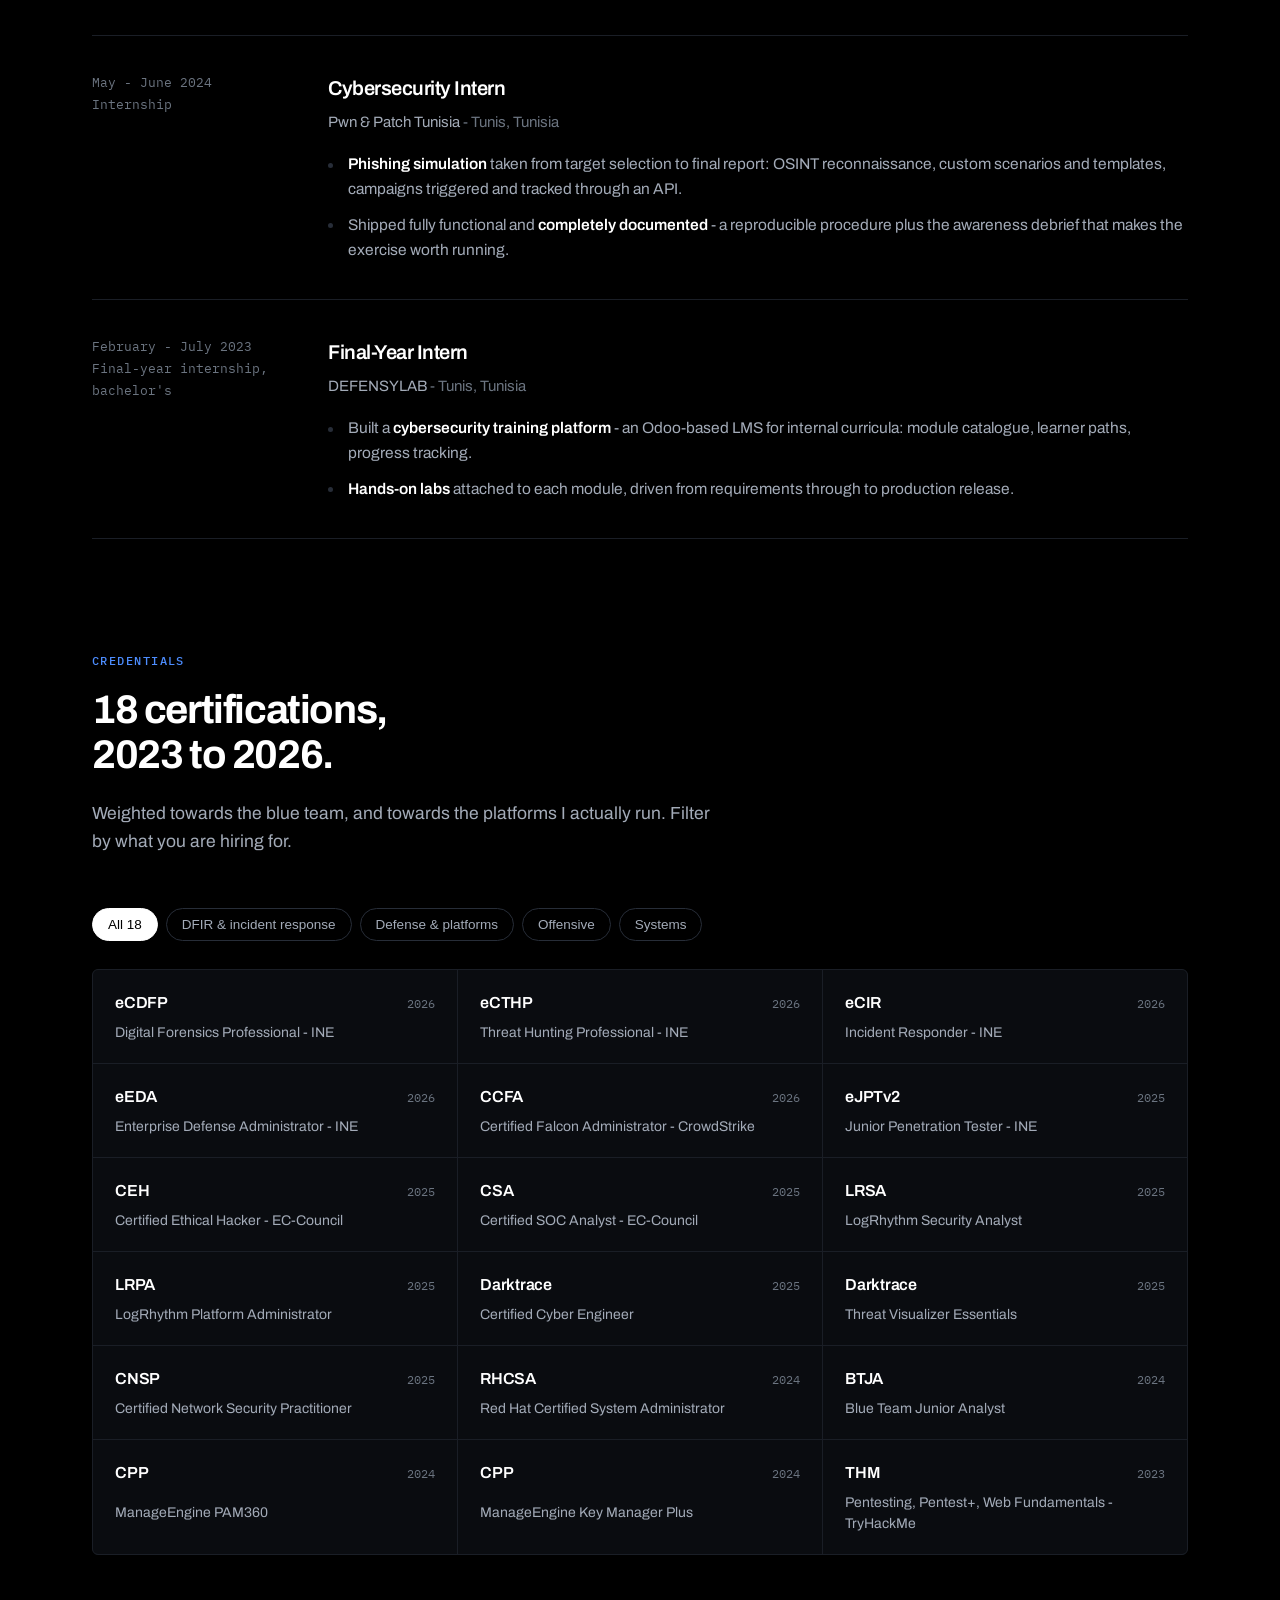
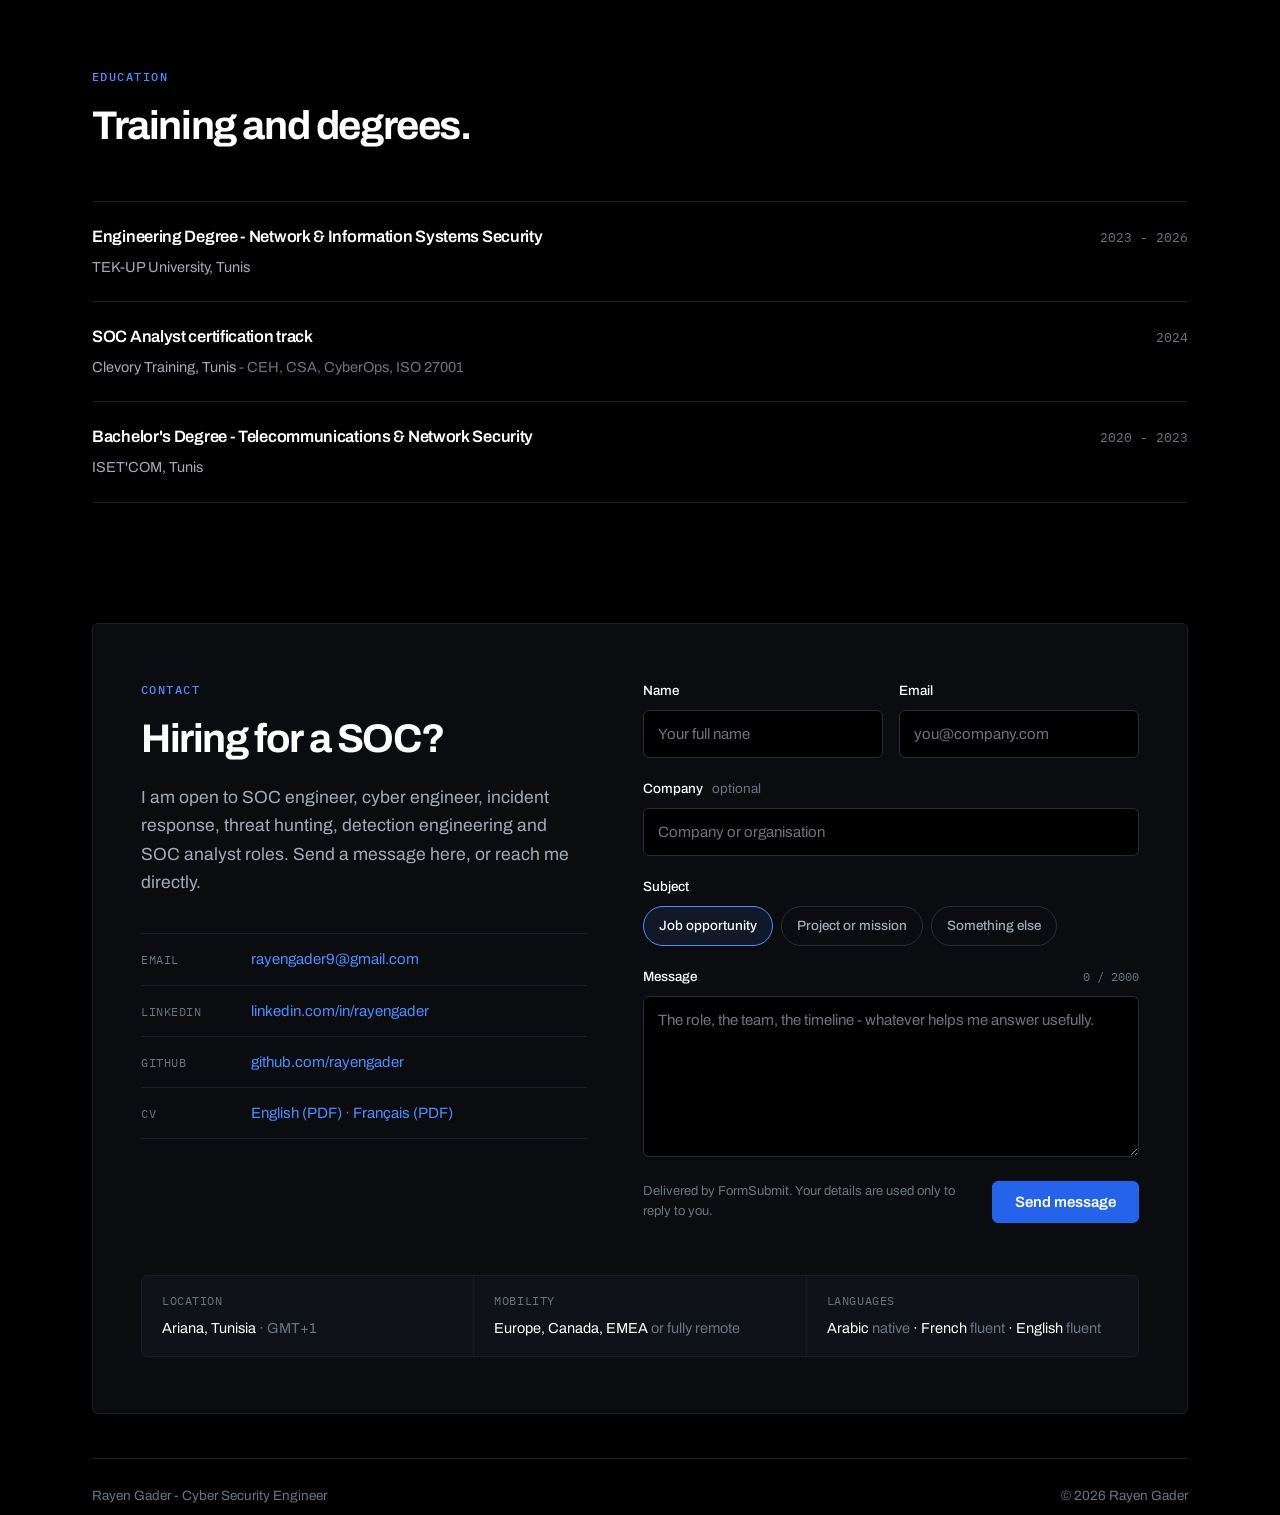
==== commit 422310eb: "Hero: 3+ years (EN and FR) Co-Authored-By: Claude Opus 5.5 <noreply@anthropic.com>" ====
--- a/index.html
+++ b/index.html
@@ -53,7 +53,7 @@
       <span class="availability"><span class="led" aria-hidden="true"></span>Open to opportunities - relocation or remote</span>
       <h1>I build the detection, then answer for what it catches.</h1>
       <p class="hero-sub">
-        Cyber Security Engineer and L2 SOC analyst. Two years deploying and tuning
+        Cyber Security Engineer and L2 SOC analyst. 3+ years deploying and tuning
         <strong>Darktrace</strong>, <strong>LogRhythm</strong> and <strong>CrowdStrike Falcon</strong>
         across a managed SOC - and one project where I built the entire detection chain myself
         and put a stopwatch on it.
